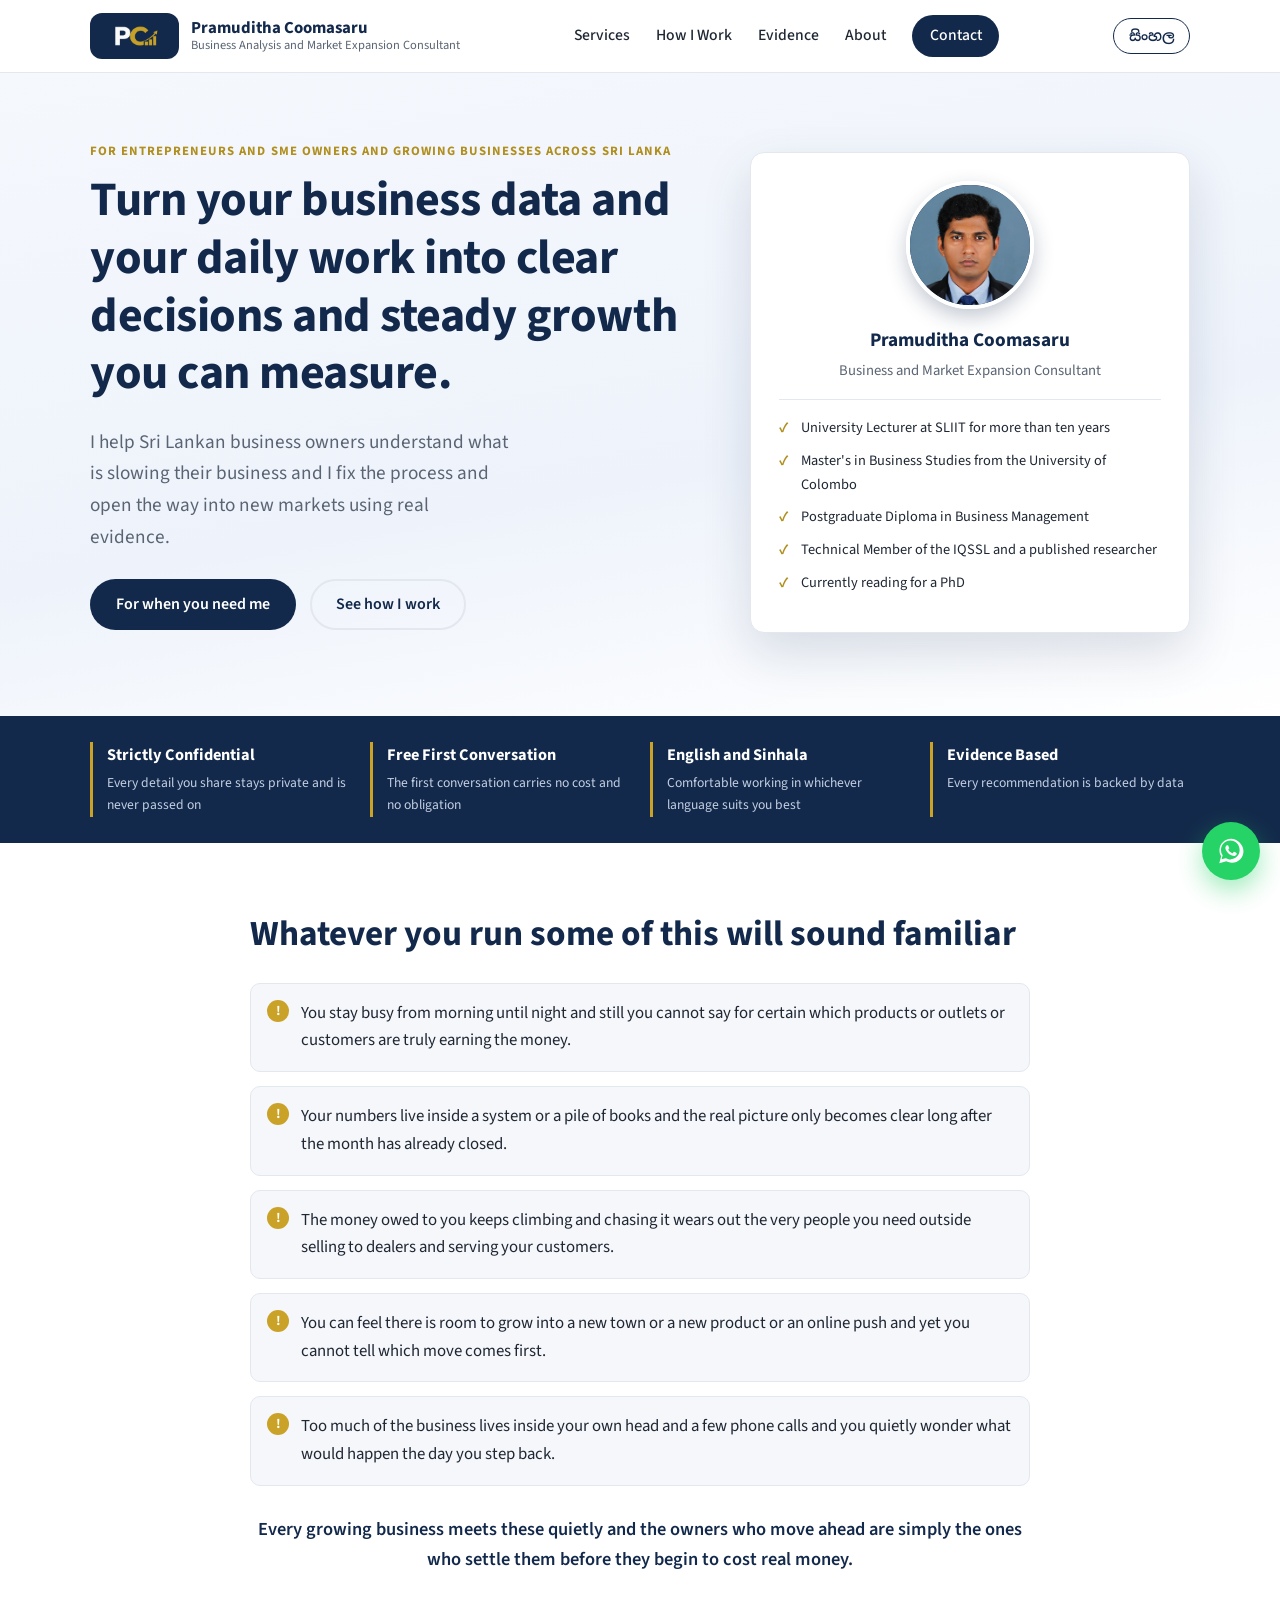
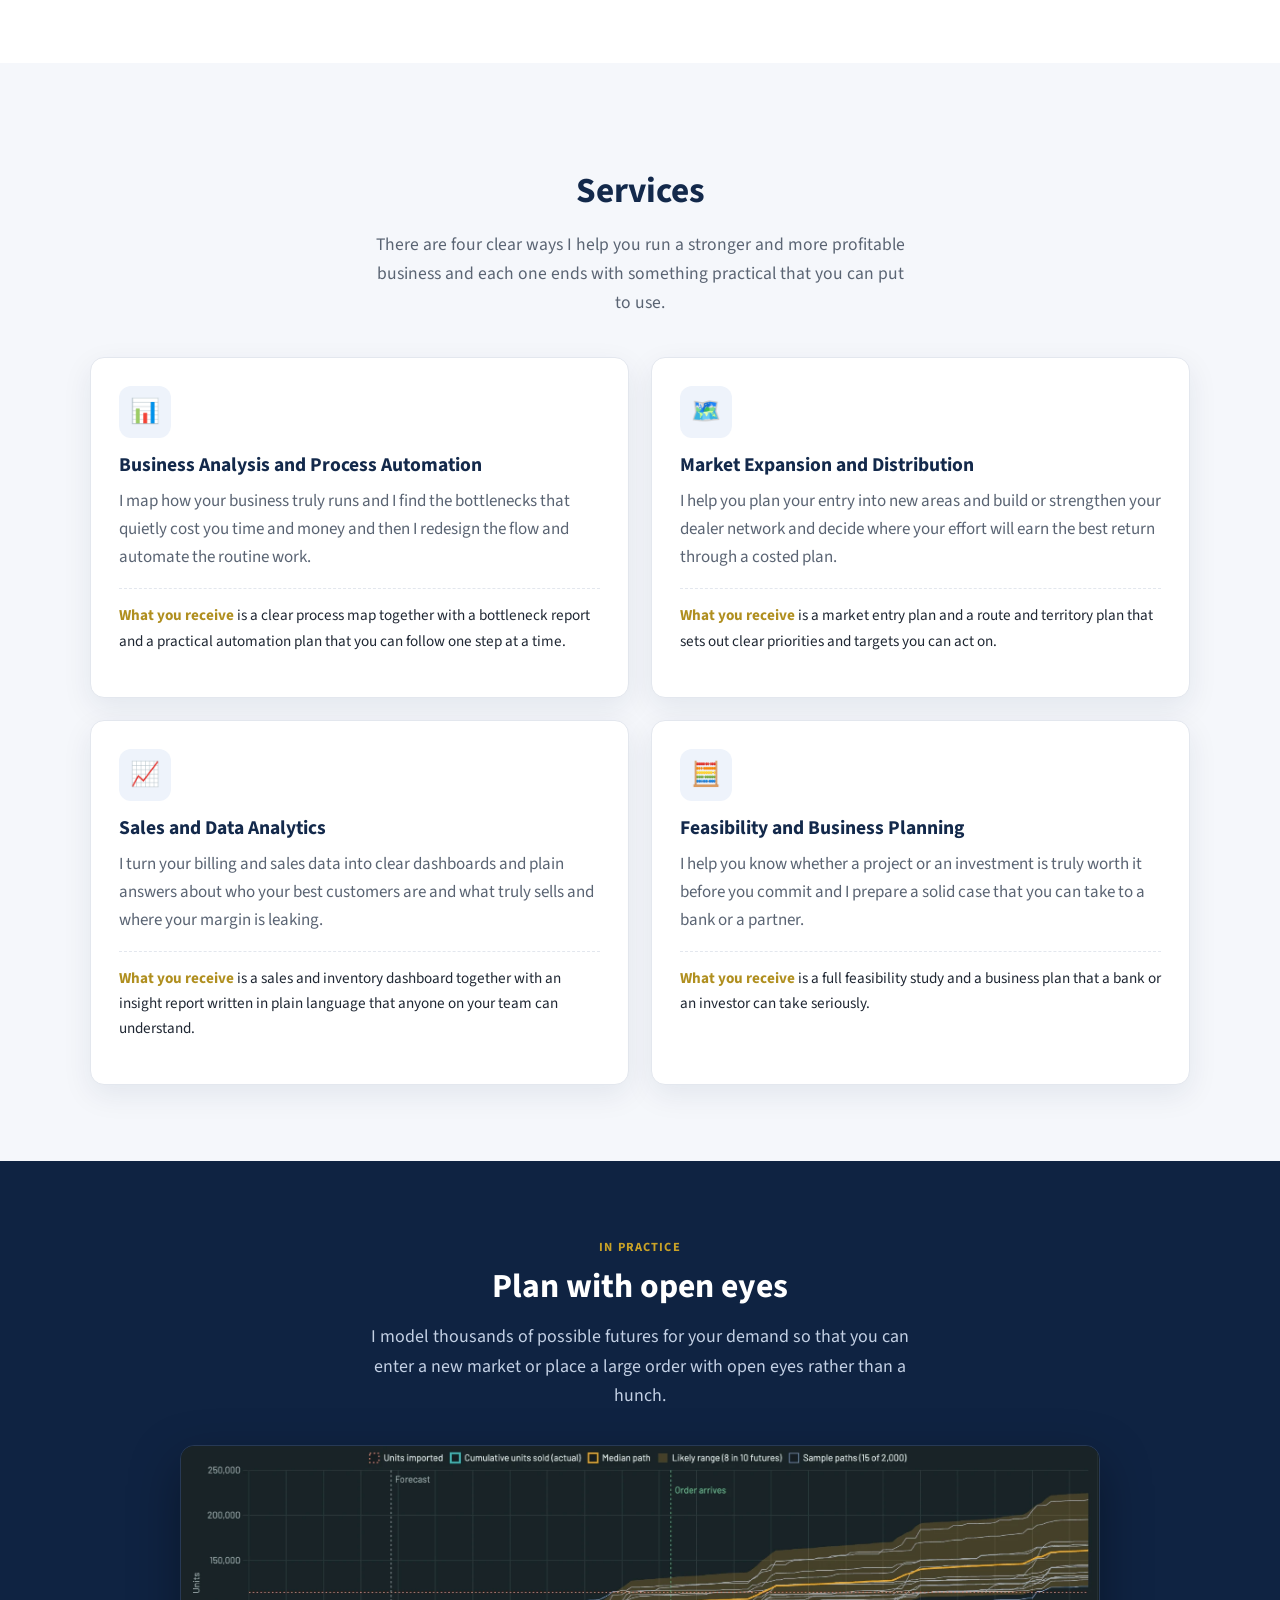
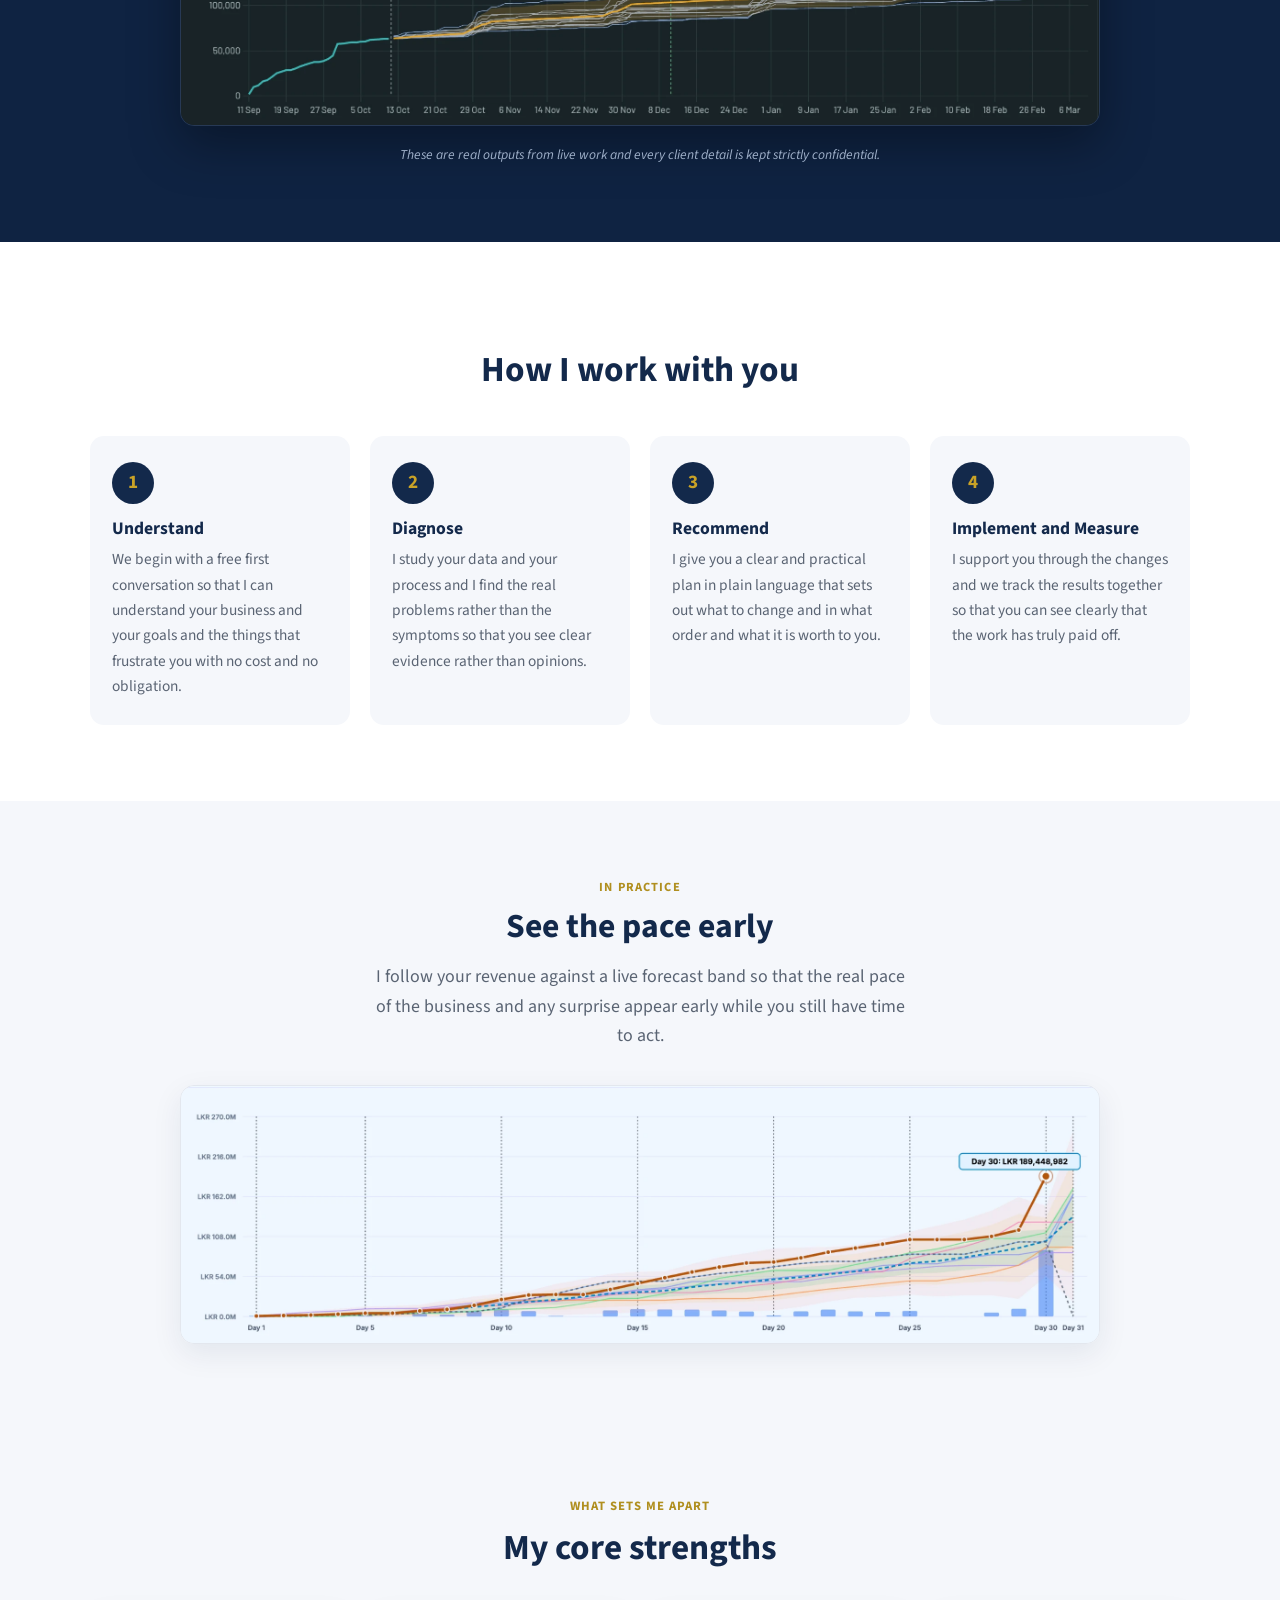
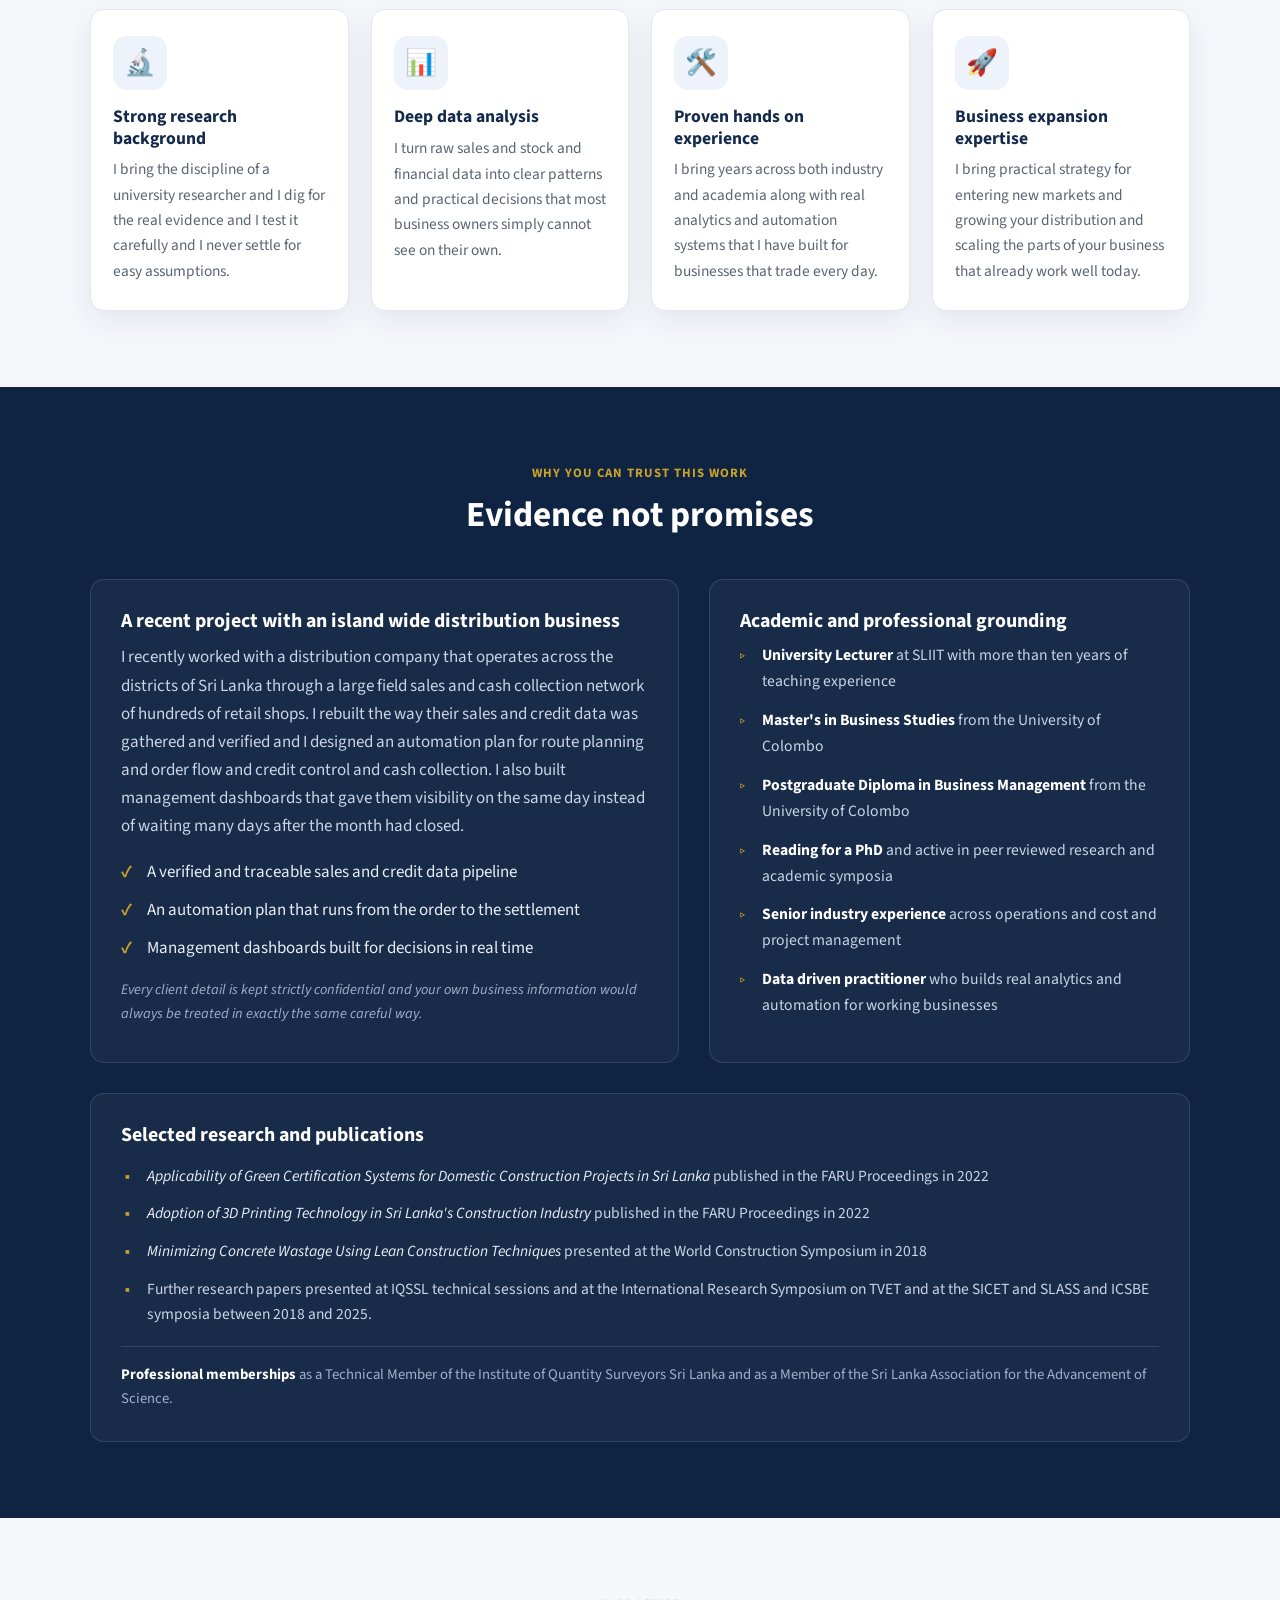
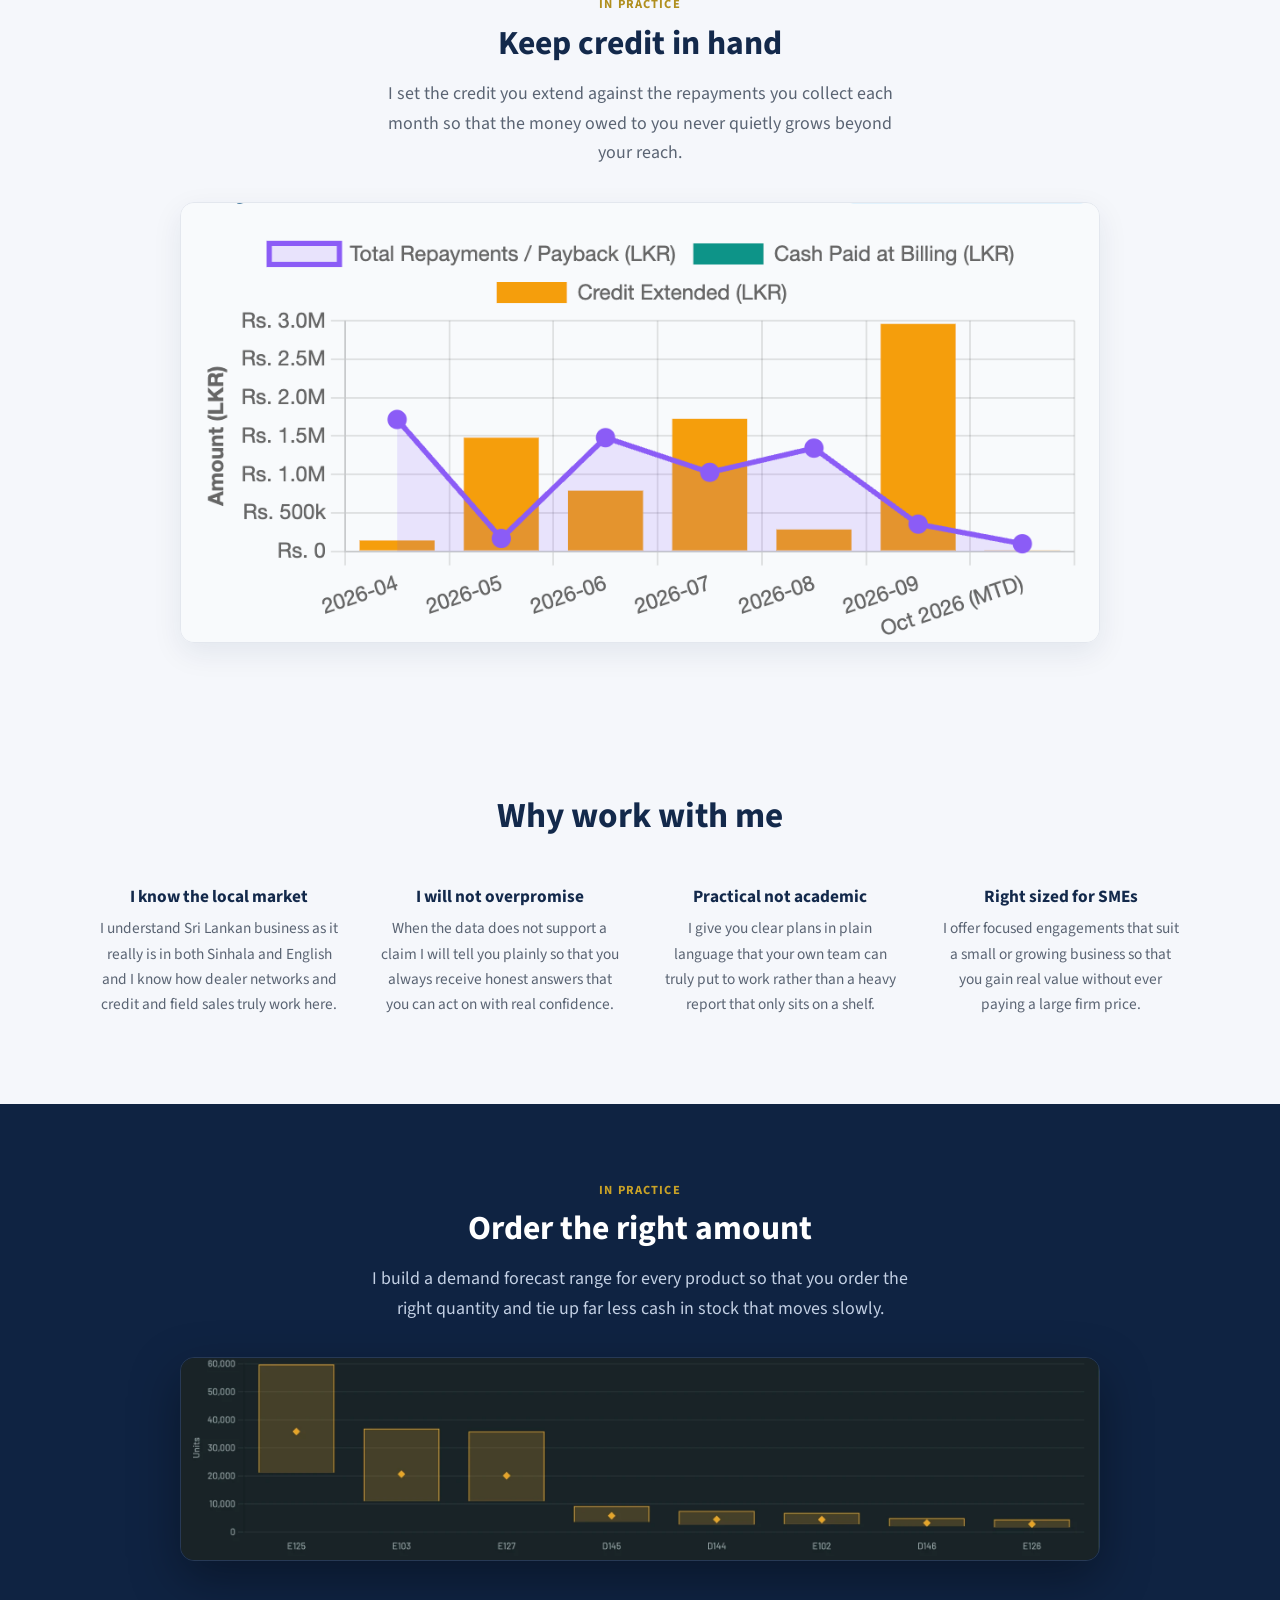
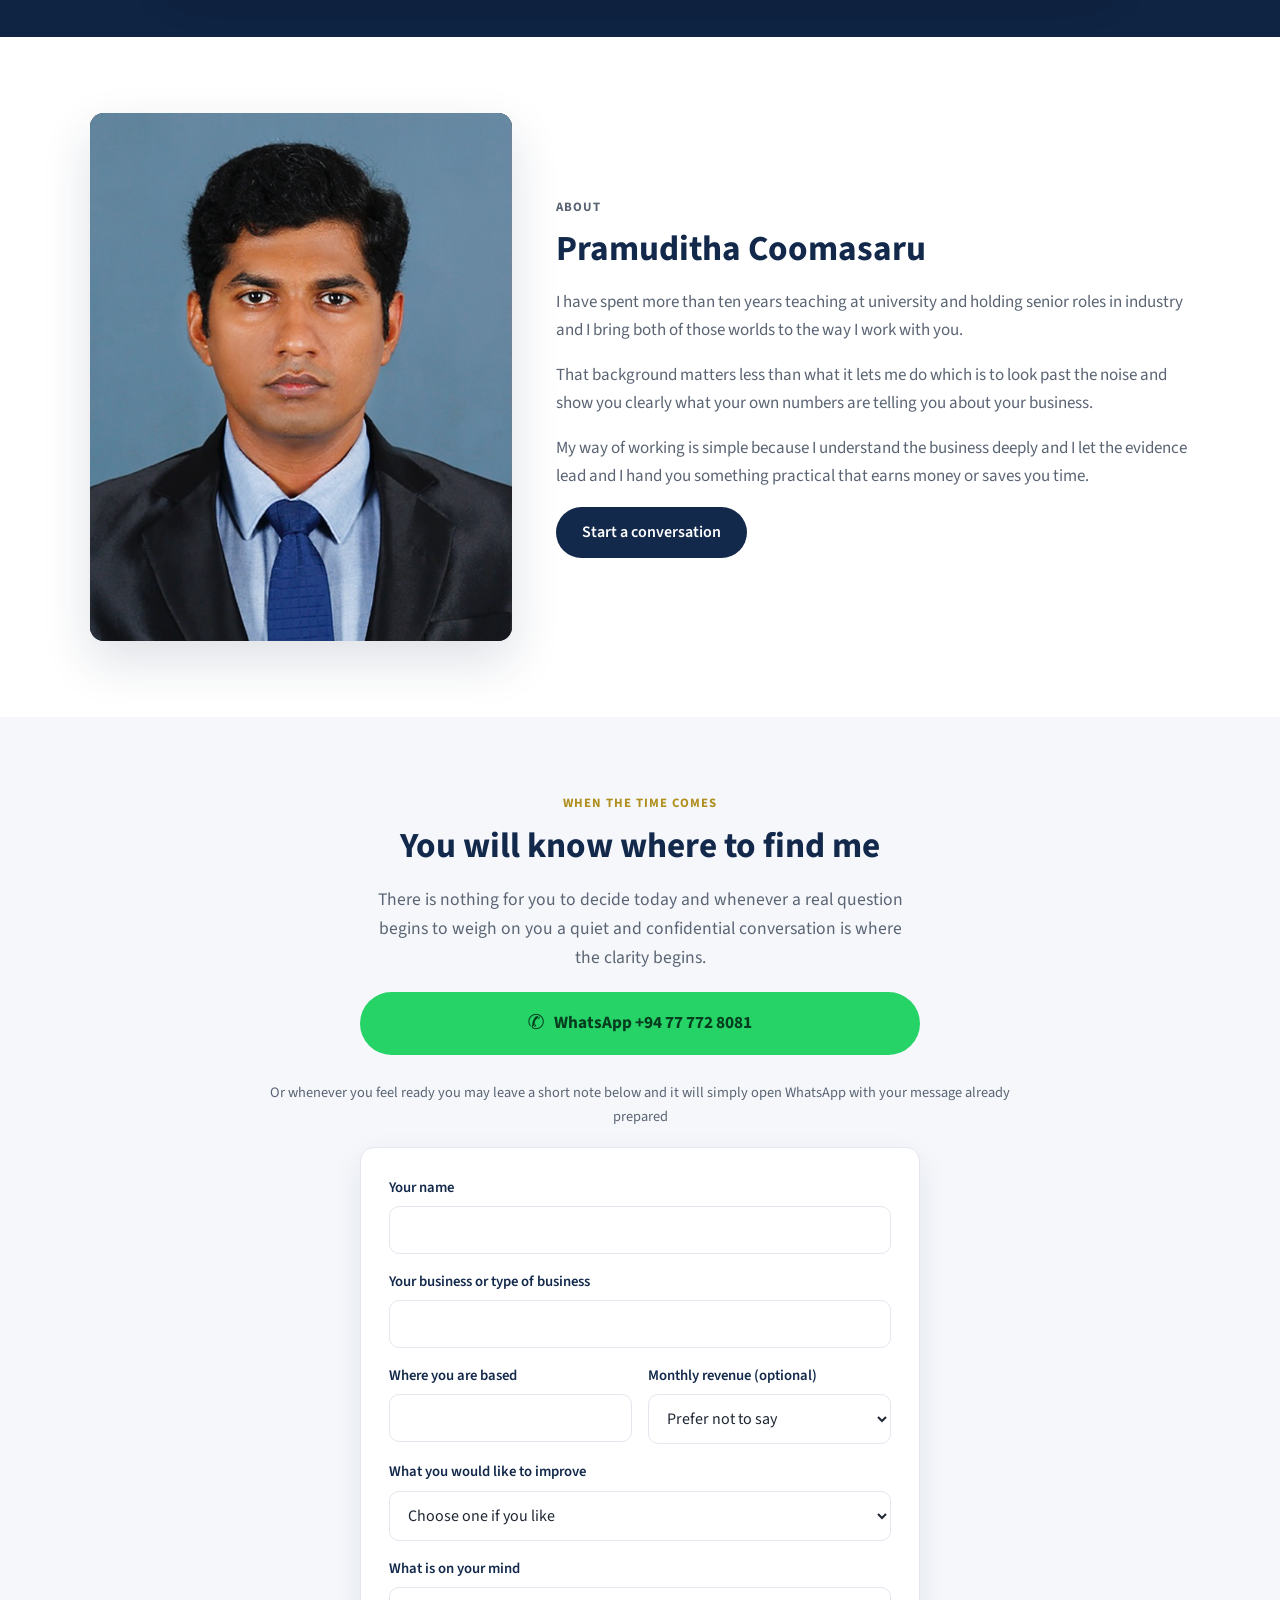
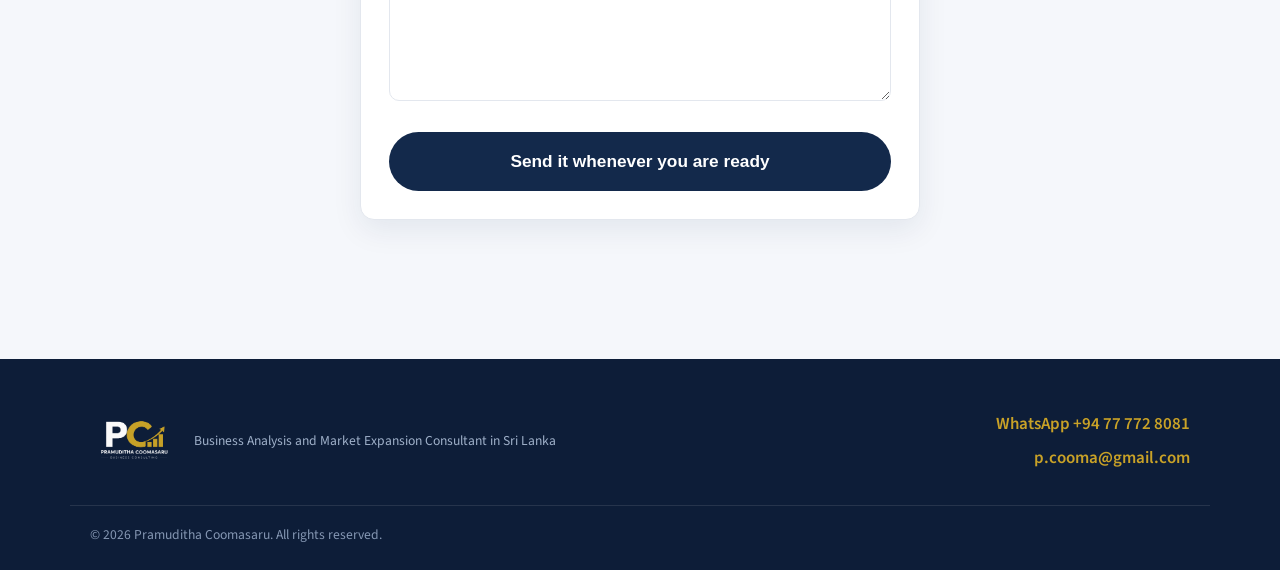
==== index.html @ 8bd45588 "Refine trust strip and About Sinhala copy to formal printed register" ====
<!DOCTYPE html>
<html lang="en">
<head>
  <meta charset="UTF-8" />
  <meta name="viewport" content="width=device-width, initial-scale=1.0" />
  <title>Pramuditha Coomasaru | Business Analysis and Market Expansion Consultant</title>
  <meta name="description" content="Pramuditha Coomasaru helps Sri Lankan entrepreneurs and SME owners and growing businesses understand what is holding them back and fix the process and grow into new markets using real evidence." />
  <meta name="author" content="Pramuditha Coomasaru" />
  <meta property="og:title" content="Pramuditha Coomasaru | Business Analysis and Market Expansion Consultant" />
  <meta property="og:description" content="Evidence based business analysis and market expansion consulting for Sri Lankan SME owners and entrepreneurs who want clear decisions and steady growth." />
  <meta property="og:type" content="website" />
  <meta property="og:url" content="https://pcooma.com/" />
  <meta property="og:site_name" content="Pramuditha Coomasaru" />
  <meta property="og:locale" content="en_US" />
  <meta property="og:locale:alternate" content="si_LK" />
  <meta property="og:image" content="https://pcooma.com/og-image.png?v=2" />
  <meta property="og:image:width" content="1200" />
  <meta property="og:image:height" content="630" />
  <meta property="og:image:alt" content="Pramuditha Coomasaru Business Analysis and Market Expansion Consultant" />
  <meta name="twitter:card" content="summary_large_image" />
  <meta name="twitter:title" content="Pramuditha Coomasaru | Business Analysis and Market Expansion Consultant" />
  <meta name="twitter:description" content="Evidence based business analysis and market expansion consulting for Sri Lankan SME owners and entrepreneurs who want clear decisions and steady growth." />
  <meta name="twitter:image" content="https://pcooma.com/og-image.png?v=2" />
  <meta name="geo.region" content="LK" />
  <meta name="geo.placename" content="Sri Lanka" />
  <meta name="robots" content="index, follow, max-image-preview:large" />
  <meta name="keywords" content="business consultant Sri Lanka, business analysis, market expansion, SME consultant, data analytics, feasibility study, distribution strategy, business growth Sri Lanka, process automation" />
  <link rel="canonical" href="https://pcooma.com/" />
  <script type="application/ld+json">
  {
    "@context": "https://schema.org",
    "@graph": [
      {
        "@type": "Person",
        "@id": "https://pcooma.com/#person",
        "name": "Pramuditha Coomasaru",
        "url": "https://pcooma.com/",
        "image": "https://pcooma.com/og-image.png",
        "jobTitle": "Business Analysis and Market Expansion Consultant",
        "description": "Evidence based business analysis and market expansion consultant helping Sri Lankan entrepreneurs and SME owners make clear decisions and grow.",
        "knowsLanguage": ["en", "si"],
        "knowsAbout": [
          "Business Analysis",
          "Market Expansion",
          "Distribution Strategy",
          "Sales and Data Analytics",
          "Feasibility Studies",
          "Business Process Automation"
        ],
        "alumniOf": {
          "@type": "CollegeOrUniversity",
          "name": "University of Colombo"
        },
        "worksFor": {
          "@type": "CollegeOrUniversity",
          "name": "Sri Lanka Institute of Information Technology"
        },
        "areaServed": {
          "@type": "Country",
          "name": "Sri Lanka"
        }
      },
      {
        "@type": "ProfessionalService",
        "@id": "https://pcooma.com/#service",
        "name": "Pramuditha Coomasaru Consultancy",
        "url": "https://pcooma.com/",
        "image": "https://pcooma.com/og-image.png",
        "description": "Business analysis, market expansion, sales and data analytics, and feasibility and business planning for Sri Lankan SME owners and growing businesses.",
        "provider": { "@id": "https://pcooma.com/#person" },
        "areaServed": {
          "@type": "Country",
          "name": "Sri Lanka"
        },
        "availableLanguage": ["English", "Sinhala"],
        "serviceType": [
          "Business Analysis and Process Automation",
          "Market Expansion and Distribution",
          "Sales and Data Analytics",
          "Feasibility and Business Planning"
        ],
        "contactPoint": {
          "@type": "ContactPoint",
          "telephone": "+94777728081",
          "contactType": "customer service",
          "availableLanguage": ["English", "Sinhala"]
        }
      },
      {
        "@type": "WebSite",
        "@id": "https://pcooma.com/#website",
        "url": "https://pcooma.com/",
        "name": "Pramuditha Coomasaru",
        "inLanguage": ["en", "si"],
        "publisher": { "@id": "https://pcooma.com/#person" }
      }
    ]
  }
  </script>
  <link rel="preconnect" href="https://fonts.googleapis.com" />
  <link rel="preconnect" href="https://fonts.gstatic.com" crossorigin />
  <link href="https://fonts.googleapis.com/css2?family=Noto+Sans+Sinhala:wght@400;500;600;700&family=Source+Sans+3:wght@400;500;600;700&display=swap" rel="stylesheet" />
  <script>document.documentElement.classList.add('js');</script>
  <link rel="stylesheet" href="styles.css" />
  <link rel="icon" type="image/png" href="favicon.png?v=2" />
  <link rel="apple-touch-icon" href="favicon.png?v=2" />
</head>
<body>
  <!-- Header -->
  <header class="site-header" id="top">
    <div class="container header-inner">
      <a href="#top" class="brand" aria-label="Pramuditha Coomasaru home">
        <span class="brand-logo"><img src="logo-mark.png?v=2" alt="PC" width="63" height="26" /></span>
        <span class="brand-text">
          <span class="brand-name">Pramuditha Coomasaru</span>
          <span class="brand-role" data-i18n="brand.role">Business Analysis and Market Expansion Consultant</span>
        </span>
      </a>

      <nav class="main-nav" id="mainNav" aria-label="Main navigation">
        <a href="#services" data-i18n="nav.services">Services</a>
        <a href="#approach" data-i18n="nav.approach">How I Work</a>
        <a href="#proof" data-i18n="nav.proof">Evidence</a>
        <a href="#about" data-i18n="nav.about">About</a>
        <a href="#contact" class="nav-cta" data-i18n="nav.contact">Contact</a>
      </nav>

      <div class="header-actions">
        <button class="lang-toggle" id="langToggle" type="button" aria-label="Switch language">සිංහල</button>
        <button class="nav-burger" id="navBurger" type="button" aria-label="Open menu" aria-expanded="false">
          <span></span><span></span><span></span>
        </button>
      </div>
    </div>
  </header>

  <main>
    <!-- Hero -->
    <section class="hero">
      <div class="container hero-grid">
        <div class="hero-copy">
          <p class="eyebrow" data-i18n="hero.eyebrow">For entrepreneurs and SME owners and growing businesses across Sri Lanka</p>
          <h1 data-i18n="hero.title">Turn your business data and your daily work into clear decisions and steady growth you can measure.</h1>
          <p class="lead" data-i18n="hero.lead">I help Sri Lankan business owners understand what is slowing their business and I fix the process and open the way into new markets using real evidence.</p>
          <div class="hero-buttons">
            <a class="btn btn-primary" id="heroWhatsapp" href="#contact" data-i18n="hero.cta1">For when you need me</a>
            <a class="btn btn-ghost" href="#services" data-i18n="hero.cta2">See how I work</a>
          </div>
        </div>

        <aside class="hero-card" aria-label="Consultant profile">
          <div class="hero-photo">
            <img src="assets/pramuditha.jpg" alt="Pramuditha Coomasaru" width="120" height="120" />
          </div>
          <p class="hero-card-name">Pramuditha Coomasaru</p>
          <p class="hero-card-role" data-i18n="hero.card.role">Business and Market Expansion Consultant</p>
          <ul class="hero-card-creds">
            <li data-i18n="hero.card.cred1">University Lecturer at SLIIT for more than ten years</li>
            <li data-i18n="hero.card.cred2">Master's in Business Studies from the University of Colombo</li>
            <li data-i18n="hero.card.cred3">Postgraduate Diploma in Business Management</li>
            <li data-i18n="hero.card.cred4">Technical Member of the IQSSL and a published researcher</li>
            <li data-i18n="hero.card.cred5">Currently reading for a PhD</li>
          </ul>
        </aside>
      </div>
    </section>

    <!-- Trust strip -->
    <section class="trust-strip" aria-label="Credentials">
      <div class="container trust-inner">
        <div class="trust-item"><strong data-i18n="trust.1a">University Lecturer</strong><span data-i18n="trust.1b">Teaching at SLIIT for more than ten years</span></div>
        <div class="trust-item"><strong data-i18n="trust.2a">Postgraduate Qualified</strong><span data-i18n="trust.2b">Master's in Business Studies from the University of Colombo</span></div>
        <div class="trust-item"><strong data-i18n="trust.3a">More Than Ten Years in Industry</strong><span data-i18n="trust.3b">Senior roles across engineering and business</span></div>
        <div class="trust-item"><strong data-i18n="trust.4a">Evidence Based</strong><span data-i18n="trust.4b">Every recommendation is backed by data</span></div>
      </div>
    </section>

    <!-- Problem / audience -->
    <section class="section section-problem">
      <div class="container narrow">
        <h2 class="section-title" data-i18n="problem.title">Whatever you run some of this will sound familiar</h2>
        <ul class="problem-list">
          <li data-i18n="problem.1">You stay busy from morning until night and still you cannot say for certain which products or outlets or customers are truly earning the money.</li>
          <li data-i18n="problem.2">Your numbers live inside a system or a pile of books and the real picture only becomes clear long after the month has already closed.</li>
          <li data-i18n="problem.3">The money owed to you keeps climbing and chasing it wears out the very people you need outside selling to dealers and serving your customers.</li>
          <li data-i18n="problem.4">You can feel there is room to grow into a new town or a new product or an online push and yet you cannot tell which move comes first.</li>
          <li data-i18n="problem.5">Too much of the business lives inside your own head and a few phone calls and you quietly wonder what would happen the day you step back.</li>
        </ul>
        <p class="problem-close" data-i18n="problem.close">Every growing business meets these quietly and the owners who move ahead are simply the ones who settle them before they begin to cost real money.</p>
      </div>
    </section>

    <!-- Services -->
    <section class="section section-alt" id="services">
      <div class="container">
        <p class="eyebrow center" data-i18n="services.eyebrow">What I do</p>
        <h2 class="section-title center" data-i18n="services.title">Services</h2>
        <p class="section-sub center" data-i18n="services.sub">There are four clear ways I help you run a stronger and more profitable business and each one ends with something practical that you can put to use.</p>

        <div class="cards">
          <article class="card">
            <div class="card-icon" aria-hidden="true">📊</div>
            <h3 data-i18n="svc.1.title">Business Analysis and Process Automation</h3>
            <p data-i18n="svc.1.body">I map how your business truly runs and I find the bottlenecks that quietly cost you time and money and then I redesign the flow and automate the routine work.</p>
            <p class="card-deliver"><span data-i18n="svc.deliver">What you receive</span> <span data-i18n="svc.1.deliver">is a clear process map together with a bottleneck report and a practical automation plan that you can follow one step at a time.</span></p>
          </article>

          <article class="card">
            <div class="card-icon" aria-hidden="true">🗺️</div>
            <h3 data-i18n="svc.2.title">Market Expansion and Distribution</h3>
            <p data-i18n="svc.2.body">I help you plan your entry into new areas and build or strengthen your dealer network and decide where your effort will earn the best return through a costed plan.</p>
            <p class="card-deliver"><span data-i18n="svc.deliver">What you receive</span> <span data-i18n="svc.2.deliver">is a market entry plan and a route and territory plan that sets out clear priorities and targets you can act on.</span></p>
          </article>

          <article class="card">
            <div class="card-icon" aria-hidden="true">📈</div>
            <h3 data-i18n="svc.3.title">Sales and Data Analytics</h3>
            <p data-i18n="svc.3.body">I turn your billing and sales data into clear dashboards and plain answers about who your best customers are and what truly sells and where your margin is leaking.</p>
            <p class="card-deliver"><span data-i18n="svc.deliver">What you receive</span> <span data-i18n="svc.3.deliver">is a sales and inventory dashboard together with an insight report written in plain language that anyone on your team can understand.</span></p>
          </article>

          <article class="card">
            <div class="card-icon" aria-hidden="true">🧮</div>
            <h3 data-i18n="svc.4.title">Feasibility and Business Planning</h3>
            <p data-i18n="svc.4.body">I help you know whether a project or an investment is truly worth it before you commit and I prepare a solid case that you can take to a bank or a partner.</p>
            <p class="card-deliver"><span data-i18n="svc.deliver">What you receive</span> <span data-i18n="svc.4.deliver">is a full feasibility study and a business plan that a bank or an investor can take seriously.</span></p>
          </article>
        </div>
      </div>
    </section>

    <!-- In practice: forecasting (dark band) -->
    <section class="section band band-dark">
      <div class="container band-inner">
        <p class="band-eyebrow" data-i18n="band1.tag">In practice</p>
        <h2 class="band-title" data-i18n="band1.title">Plan with open eyes</h2>
        <p class="band-text" data-i18n="band1.text">I model thousands of possible futures for your demand so that you can enter a new market or place a large order with open eyes rather than a hunch.</p>
        <figure class="band-figure">
          <img src="assets/charts/sales-simulation.webp" alt="A demand simulation running two thousand possible futures" loading="lazy" />
        </figure>
        <p class="band-note" data-i18n="band.note">These are real outputs from live work and every client detail is kept strictly confidential.</p>
      </div>
    </section>

    <!-- Approach -->
    <section class="section" id="approach">
      <div class="container">
        <p class="eyebrow center" data-i18n="approach.eyebrow">Simple and practical</p>
        <h2 class="section-title center" data-i18n="approach.title">How I work with you</h2>
        <div class="steps">
          <div class="step">
            <span class="step-num">1</span>
            <h3 data-i18n="step.1.title">Understand</h3>
            <p data-i18n="step.1.body">We begin with a free first conversation so that I can understand your business and your goals and the things that frustrate you with no cost and no obligation.</p>
          </div>
          <div class="step">
            <span class="step-num">2</span>
            <h3 data-i18n="step.2.title">Diagnose</h3>
            <p data-i18n="step.2.body">I study your data and your process and I find the real problems rather than the symptoms so that you see clear evidence rather than opinions.</p>
          </div>
          <div class="step">
            <span class="step-num">3</span>
            <h3 data-i18n="step.3.title">Recommend</h3>
            <p data-i18n="step.3.body">I give you a clear and practical plan in plain language that sets out what to change and in what order and what it is worth to you.</p>
          </div>
          <div class="step">
            <span class="step-num">4</span>
            <h3 data-i18n="step.4.title">Implement and Measure</h3>
            <p data-i18n="step.4.body">I support you through the changes and we track the results together so that you can see clearly that the work has truly paid off.</p>
          </div>
        </div>
      </div>
    </section>

    <!-- In practice: revenue pace (light band) -->
    <section class="section band band-light">
      <div class="container band-inner">
        <p class="band-eyebrow" data-i18n="band2.tag">In practice</p>
        <h2 class="band-title" data-i18n="band2.title">See the pace early</h2>
        <p class="band-text" data-i18n="band2.text">I follow your revenue against a live forecast band so that the real pace of the business and any surprise appear early while you still have time to act.</p>
        <figure class="band-figure">
          <img src="assets/charts/revenue-forecast.webp" alt="Revenue followed against a live forecast band" loading="lazy" />
        </figure>
      </div>
    </section>

    <!-- Strengths -->
    <section class="section section-alt" id="strengths">
      <div class="container">
        <p class="eyebrow center" data-i18n="strengths.eyebrow">What sets me apart</p>
        <h2 class="section-title center" data-i18n="strengths.title">My core strengths</h2>
        <div class="strengths-grid">
          <div class="strength">
            <div class="strength-icon" aria-hidden="true">🔬</div>
            <h3 data-i18n="str.1.t">Strong research background</h3>
            <p data-i18n="str.1.b">I bring the discipline of a university researcher and I dig for the real evidence and I test it carefully and I never settle for easy assumptions.</p>
          </div>
          <div class="strength">
            <div class="strength-icon" aria-hidden="true">📊</div>
            <h3 data-i18n="str.2.t">Deep data analysis</h3>
            <p data-i18n="str.2.b">I turn raw sales and stock and financial data into clear patterns and practical decisions that most business owners simply cannot see on their own.</p>
          </div>
          <div class="strength">
            <div class="strength-icon" aria-hidden="true">🛠️</div>
            <h3 data-i18n="str.3.t">Proven hands on experience</h3>
            <p data-i18n="str.3.b">I bring years across both industry and academia along with real analytics and automation systems that I have built for businesses that trade every day.</p>
          </div>
          <div class="strength">
            <div class="strength-icon" aria-hidden="true">🚀</div>
            <h3 data-i18n="str.4.t">Business expansion expertise</h3>
            <p data-i18n="str.4.b">I bring practical strategy for entering new markets and growing your distribution and scaling the parts of your business that already work well today.</p>
          </div>
        </div>
      </div>
    </section>

    <!-- Proof / Evidence -->
    <section class="section section-dark" id="proof">
      <div class="container">
        <p class="eyebrow center light" data-i18n="proof.eyebrow">Why you can trust this work</p>
        <h2 class="section-title center light" data-i18n="proof.title">Evidence not promises</h2>

        <div class="proof-grid">
          <div class="proof-case">
            <h3 data-i18n="proof.case.title">A recent project with an island wide distribution business</h3>
            <p data-i18n="proof.case.body">I recently worked with a distribution company that operates across the districts of Sri Lanka through a large field sales and cash collection network of hundreds of retail shops. I rebuilt the way their sales and credit data was gathered and verified and I designed an automation plan for route planning and order flow and credit control and cash collection. I also built management dashboards that gave them visibility on the same day instead of waiting many days after the month had closed.</p>
            <ul class="proof-points">
              <li data-i18n="proof.point.1">A verified and traceable sales and credit data pipeline</li>
              <li data-i18n="proof.point.2">An automation plan that runs from the order to the settlement</li>
              <li data-i18n="proof.point.3">Management dashboards built for decisions in real time</li>
            </ul>
            <p class="proof-confidential" data-i18n="proof.confidential">Every client detail is kept strictly confidential and your own business information would always be treated in exactly the same careful way.</p>
          </div>

          <div class="proof-credibility">
            <h3 data-i18n="proof.cred.title">Academic and professional grounding</h3>
            <ul class="cred-list">
              <li data-i18n="proof.cred.1"><strong>University Lecturer</strong> at SLIIT with more than ten years of teaching experience</li>
              <li data-i18n="proof.cred.2"><strong>Master's in Business Studies</strong> from the University of Colombo</li>
              <li data-i18n="proof.cred.3"><strong>Postgraduate Diploma in Business Management</strong> from the University of Colombo</li>
              <li data-i18n="proof.cred.4"><strong>Postgraduate researcher</strong> active in peer reviewed research and academic symposia</li>
              <li data-i18n="proof.cred.5"><strong>Senior industry experience</strong> across operations and cost and project management</li>
              <li data-i18n="proof.cred.6"><strong>Data driven practitioner</strong> who builds real analytics and automation for working businesses</li>
            </ul>
          </div>
        </div>

        <div class="proof-pubs">
          <h3 data-i18n="proof.pubs.title">Selected research and publications</h3>
          <ul class="pubs-list">
            <li data-i18n="pub.1"><em>Applicability of Green Certification Systems for Domestic Construction Projects in Sri Lanka</em> published in the FARU Proceedings in 2022</li>
            <li data-i18n="pub.2"><em>Adoption of 3D Printing Technology in Sri Lanka's Construction Industry</em> published in the FARU Proceedings in 2022</li>
            <li data-i18n="pub.3"><em>Minimizing Concrete Wastage Using Lean Construction Techniques</em> presented at the World Construction Symposium in 2018</li>
            <li data-i18n="pub.4">Further research papers presented at IQSSL technical sessions and at the International Research Symposium on TVET and at the SICET and SLASS and ICSBE symposia between 2018 and 2025.</li>
          </ul>
          <p class="pubs-mem" data-i18n="proof.mem"><strong>Professional memberships</strong> as a Technical Member of the Institute of Quantity Surveyors Sri Lanka and as a Member of the Sri Lanka Association for the Advancement of Science.</p>
        </div>
      </div>
    </section>

    <!-- In practice: credit control (light band) -->
    <section class="section band band-light">
      <div class="container band-inner">
        <p class="band-eyebrow" data-i18n="band3.tag">In practice</p>
        <h2 class="band-title" data-i18n="band3.title">Keep credit in hand</h2>
        <p class="band-text" data-i18n="band3.text">I set the credit you extend against the repayments you collect each month so that the money owed to you never quietly grows beyond your reach.</p>
        <figure class="band-figure">
          <img src="assets/charts/credit-repayment.png" alt="Credit extended set against repayments each month" loading="lazy" />
        </figure>
      </div>
    </section>

    <!-- Why me -->
    <section class="section section-alt">
      <div class="container">
        <h2 class="section-title center" data-i18n="why.title">Why work with me</h2>
        <div class="why-grid">
          <div class="why-item"><h3 data-i18n="why.1.t">I know the local market</h3><p data-i18n="why.1.b">I understand Sri Lankan business as it really is in both Sinhala and English and I know how dealer networks and credit and field sales truly work here.</p></div>
          <div class="why-item"><h3 data-i18n="why.2.t">I will not overpromise</h3><p data-i18n="why.2.b">When the data does not support a claim I will tell you plainly so that you always receive honest answers that you can act on with real confidence.</p></div>
          <div class="why-item"><h3 data-i18n="why.3.t">Practical not academic</h3><p data-i18n="why.3.b">I give you clear plans in plain language that your own team can truly put to work rather than a heavy report that only sits on a shelf.</p></div>
          <div class="why-item"><h3 data-i18n="why.4.t">Right sized for SMEs</h3><p data-i18n="why.4.b">I offer focused engagements that suit a small or growing business so that you gain real value without ever paying a large firm price.</p></div>
        </div>
      </div>
    </section>

    <!-- In practice: reorder planning (dark band) -->
    <section class="section band band-dark">
      <div class="container band-inner">
        <p class="band-eyebrow" data-i18n="band4.tag">In practice</p>
        <h2 class="band-title" data-i18n="band4.title">Order the right amount</h2>
        <p class="band-text" data-i18n="band4.text">I build a demand forecast range for every product so that you order the right quantity and tie up far less cash in stock that moves slowly.</p>
        <figure class="band-figure">
          <img src="assets/charts/sku-forecast.webp" alt="Demand forecast ranges for each product" loading="lazy" />
        </figure>
      </div>
    </section>

    <!-- About -->
    <section class="section" id="about">
      <div class="container about-grid">
        <div class="about-photo"><img src="assets/pramuditha.jpg" alt="Pramuditha Coomasaru" /></div>
        <div class="about-copy">
          <p class="eyebrow" data-i18n="about.eyebrow">About</p>
          <h2 class="section-title" data-i18n="about.title">Pramuditha Coomasaru</h2>
          <p data-i18n="about.p1">I have taught at SLIIT as a university lecturer for more than ten years and I have held senior roles in industry across operations and cost and project management over the same career.</p>
          <p data-i18n="about.p2">I also hold a Master's in Business Studies and a Postgraduate Diploma in Business Management from the University of Colombo and I have built real analytics and automation systems for working businesses.</p>
          <p data-i18n="about.p3">My way of working is simple because I understand the business deeply and I let the evidence lead and I hand you something practical that earns money or saves you time.</p>
          <a class="btn btn-primary" href="#contact" data-i18n="about.cta">Start a conversation</a>
        </div>
      </div>
    </section>

    <!-- Contact -->
    <section class="section section-contact" id="contact">
      <div class="container narrow">
        <p class="eyebrow center" data-i18n="contact.eyebrow">When the time comes</p>
        <h2 class="section-title center" data-i18n="contact.title">You will know where to find me</h2>
        <p class="section-sub center" data-i18n="contact.sub">There is nothing for you to decide today and whenever a real question begins to weigh on you a quiet and confidential conversation is where the clarity begins.</p>

        <a class="btn btn-whatsapp btn-big" id="whatsappDirect" href="#" target="_blank" rel="noopener">
          <span class="wa-icon" aria-hidden="true">✆</span>
          <span data-i18n="contact.wa">WhatsApp +94 77 772 8081</span>
        </a>

        <div class="contact-or" data-i18n="contact.or">Or whenever you feel ready you may leave a short note below and it will simply open WhatsApp with your message already prepared</div>

        <form class="contact-form" id="waForm" novalidate>
          <div class="field">
            <label for="cName" data-i18n="form.name">Your name</label>
            <input type="text" id="cName" name="name" autocomplete="name" />
          </div>
          <div class="field">
            <label for="cBiz" data-i18n="form.biz">Your business or type of business</label>
            <input type="text" id="cBiz" name="business" />
          </div>
          <div class="field two">
            <div>
              <label for="cArea" data-i18n="form.area">Where you are based</label>
              <input type="text" id="cArea" name="area" />
            </div>
            <div>
              <label for="cRev" data-i18n="form.rev">Monthly revenue (optional)</label>
              <select id="cRev" name="revenue">
                <option value="" data-i18n="rev.opt0">Prefer not to say</option>
                <option value="1" data-i18n="rev.opt1">Below Rs 250,000</option>
                <option value="2" data-i18n="rev.opt2">Rs 250,000 to 1 million</option>
                <option value="3" data-i18n="rev.opt3">Rs 1 million to 5 million</option>
                <option value="4" data-i18n="rev.opt4">Above Rs 5 million</option>
              </select>
            </div>
          </div>
          <div class="field">
            <label for="cGoal" data-i18n="goal.label">What you would like to improve</label>
            <select id="cGoal" name="goal">
              <option value="" data-i18n="goal.opt0">Choose one if you like</option>
              <option value="sales" data-i18n="goal.opt1">Sales and revenue</option>
              <option value="process" data-i18n="goal.opt2">Processes and automation</option>
              <option value="market" data-i18n="goal.opt3">New markets and distribution</option>
              <option value="data" data-i18n="goal.opt4">Data and reports</option>
              <option value="other" data-i18n="goal.opt5">Something else</option>
            </select>
          </div>
          <div class="field">
            <label for="cMsg" data-i18n="form.msg">What is on your mind</label>
            <textarea id="cMsg" name="message" rows="4"></textarea>
          </div>
          <button type="submit" class="btn btn-primary btn-big" data-i18n="form.submit">Send it whenever you are ready</button>
        </form>

        <p class="contact-email">
          <span data-i18n="contact.email">Email</span>
          <a href="mailto:p.cooma@gmail.com?subject=Business%20enquiry">p.cooma@gmail.com</a>
        </p>
      </div>
    </section>
  </main>

  <!-- Floating WhatsApp -->
  <div class="wa-float" id="waFloat">
    <div class="wa-panel" id="waPanel" aria-hidden="true" role="dialog" aria-modal="false" aria-label="WhatsApp message">
      <div class="wa-panel-head">
        <span class="wa-panel-mark">PC</span>
        <div>
          <p class="wa-panel-name">Pramuditha Coomasaru</p>
          <p class="wa-panel-status" data-i18n="float.status">Replies on WhatsApp</p>
        </div>
        <button type="button" class="wa-panel-close" id="waPanelClose" aria-label="Close">&times;</button>
      </div>
      <div class="wa-panel-body">
        <p class="wa-panel-sub" data-i18n="float.sub">Share a few details and WhatsApp will open with your note already prepared</p>
        <form class="wa-panel-form" id="waFloatForm" novalidate>
          <input type="text" id="fName" data-i18n-ph="form.name" placeholder="Your name" autocomplete="name" />
          <input type="text" id="fBiz" data-i18n-ph="form.biz" placeholder="Your business or type of business" />
          <select id="fRev" aria-label="Monthly revenue">
            <option value="" data-i18n="rev.label">Monthly revenue if you wish</option>
            <option value="1" data-i18n="rev.opt1">Below Rs 250,000</option>
            <option value="2" data-i18n="rev.opt2">Rs 250,000 to 1 million</option>
            <option value="3" data-i18n="rev.opt3">Rs 1 million to 5 million</option>
            <option value="4" data-i18n="rev.opt4">Above Rs 5 million</option>
          </select>
          <select id="fGoal" aria-label="What you would like to improve">
            <option value="" data-i18n="goal.label">What you would like to improve</option>
            <option value="sales" data-i18n="goal.opt1">Sales and revenue</option>
            <option value="process" data-i18n="goal.opt2">Processes and automation</option>
            <option value="market" data-i18n="goal.opt3">New markets and distribution</option>
            <option value="data" data-i18n="goal.opt4">Data and reports</option>
            <option value="other" data-i18n="goal.opt5">Something else</option>
          </select>
          <textarea id="fMsg" rows="3" data-i18n-ph="form.msg" placeholder="What is on your mind"></textarea>
          <button type="submit" class="btn btn-whatsapp" data-i18n="float.send">Open WhatsApp</button>
          <p class="wa-panel-hint" data-i18n="float.hint">Share only what you are comfortable with and every detail you send stays private</p>
        </form>
      </div>
    </div>
    <button type="button" class="wa-fab" id="waFab" aria-label="Message on WhatsApp" aria-expanded="false">
      <svg viewBox="0 0 32 32" width="30" height="30" aria-hidden="true"><path fill="currentColor" d="M16 3C9.2 3 3.7 8.5 3.7 15.3c0 2.3.6 4.5 1.8 6.4L3.5 29l7.5-2c1.8 1 3.9 1.5 6 1.5 6.8 0 12.3-5.5 12.3-12.3S22.8 3 16 3zm0 22.3c-1.9 0-3.7-.5-5.3-1.5l-.4-.2-4.4 1.2 1.2-4.3-.3-.4a9.8 9.8 0 0 1-1.5-5.3c0-5.5 4.5-9.9 10-9.9s9.9 4.4 9.9 9.9-4.4 9.9-9.9 9.9zm5.5-7.4c-.3-.2-1.8-.9-2-1-.3-.1-.5-.2-.7.2s-.8 1-.9 1.2c-.2.2-.3.2-.6.1-.3-.2-1.3-.5-2.4-1.5-.9-.8-1.5-1.8-1.7-2.1-.2-.3 0-.5.1-.6l.5-.5c.1-.2.2-.3.3-.5s0-.4 0-.5c-.1-.2-.7-1.7-1-2.3-.2-.6-.5-.5-.7-.5h-.6c-.2 0-.5.1-.8.4s-1 1-1 2.5 1.1 2.9 1.2 3.1c.2.2 2.1 3.3 5.1 4.6.7.3 1.3.5 1.7.6.7.2 1.4.2 1.9.1.6-.1 1.8-.7 2-1.4.3-.7.3-1.3.2-1.4-.1-.2-.3-.3-.6-.4z"/></svg>
    </button>
  </div>

  <!-- Lightbox -->
  <div class="lightbox" id="lightbox" aria-hidden="true" role="dialog" aria-modal="true">
    <button class="lightbox-close" id="lightboxClose" type="button" aria-label="Close">&times;</button>
    <img id="lightboxImg" src="" alt="" />
  </div>

  <!-- Footer -->
  <footer class="site-footer">
    <div class="container footer-inner">
      <div class="footer-brand">
        <img class="footer-logo" src="logo-full.png?v=2" alt="Pramuditha Coomasaru Business Consulting" width="130" height="124" />
        <p class="footer-role" data-i18n="footer.role">Business Analysis and Market Expansion Consultant in Sri Lanka</p>
      </div>
      <div class="footer-contact">
        <a id="footerWhatsapp" href="#" target="_blank" rel="noopener" data-i18n="footer.wa">WhatsApp +94 77 772 8081</a>
        <a href="mailto:p.cooma@gmail.com">p.cooma@gmail.com</a>
      </div>
    </div>
    <div class="container footer-bottom">
      <p data-i18n="footer.copy">© <span id="year"></span> Pramuditha Coomasaru. All rights reserved.</p>
    </div>
  </footer>

  <script src="script.js?v=12"></script>
</body>
</html>
---- styles.css ----
/* =========================================================
   Pramuditha Coomasaru — Consultancy website
   Clean corporate style: navy + white + gold accent
   ========================================================= */

:root {
  --navy: #13294b;
  --navy-700: #1c3a66;
  --navy-900: #0d1d38;
  --gold: #c9a227;
  --gold-600: #b08f1f;
  --ink: #1f2733;
  --muted: #5a6473;
  --line: #e3e7ee;
  --bg: #ffffff;
  --bg-alt: #f5f7fb;
  --bg-dark: #0f2342;
  --white: #ffffff;
  --radius: 14px;
  --radius-sm: 10px;
  --shadow: 0 10px 30px rgba(19, 41, 75, 0.08);
  --shadow-lg: 0 20px 50px rgba(19, 41, 75, 0.14);
  --maxw: 1140px;
  --font: "Source Sans 3", "Noto Sans Sinhala", system-ui, -apple-system, Segoe UI, Roboto, Arial, sans-serif;
}

* { box-sizing: border-box; }

html { scroll-behavior: smooth; }

body {
  margin: 0;
  font-family: var(--font);
  color: var(--ink);
  background: var(--bg);
  line-height: 1.65;
  font-size: 17px;
  -webkit-font-smoothing: antialiased;
}

/* Sinhala mode: give the Sinhala font priority and a touch more line-height */
html[lang="si"] body { font-family: "Noto Sans Sinhala", "Source Sans 3", system-ui, sans-serif; line-height: 1.8; }
html[lang="si"] h1, html[lang="si"] h2, html[lang="si"] h3 { line-height: 1.5; }

h1, h2, h3 { color: var(--navy); line-height: 1.2; margin: 0 0 .5em; font-weight: 700; }
p { margin: 0 0 1em; }
a { color: var(--navy-700); text-decoration: none; }
img { max-width: 100%; }

.container { width: 100%; max-width: var(--maxw); margin: 0 auto; padding: 0 20px; }
.narrow { max-width: 820px; }

/* ---------- Buttons ---------- */
.btn {
  display: inline-flex; align-items: center; justify-content: center; gap: .55em;
  padding: .85em 1.5em; border-radius: 50px; font-weight: 600; font-size: 1rem;
  cursor: pointer; border: 2px solid transparent; transition: all .18s ease;
  text-align: center; line-height: 1.2;
}
.btn-primary { background: var(--navy); color: #fff; }
.btn-primary:hover { background: var(--navy-700); transform: translateY(-2px); box-shadow: var(--shadow); }
.btn-ghost { background: transparent; color: var(--navy); border-color: var(--line); }
.btn-ghost:hover { border-color: var(--navy); }
.btn-whatsapp { background: #25d366; color: #063d1e; font-weight: 700; }
.btn-whatsapp:hover { background: #1fbb59; transform: translateY(-2px); box-shadow: var(--shadow); }
.btn-big { padding: 1em 1.8em; font-size: 1.08rem; }
.wa-icon { font-size: 1.2em; }

/* ---------- Scroll reveal animations ---------- */
@media (prefers-reduced-motion: no-preference) {
  html.js .eyebrow.center,
  html.js .section-title,
  html.js .section-sub.center,
  html.js .problem-list li,
  html.js .problem-close,
  html.js .card,
  html.js .step,
  html.js .strength,
  html.js .why-item,
  html.js .proof-case,
  html.js .proof-credibility,
  html.js .proof-pubs,
  html.js .about-photo,
  html.js .about-copy,
  html.js .contact-form,
  html.js .contact-email,
  html.js .band-eyebrow,
  html.js .band-title,
  html.js .band-text {
    opacity: 0;
    transform: translateY(26px);
    transition: opacity .7s cubic-bezier(.22,.61,.36,1), transform .7s cubic-bezier(.22,.61,.36,1);
  }
  html.js .band-figure {
    opacity: 0;
    transform: translateY(34px) scale(.985);
    transition: opacity .85s ease, transform .85s cubic-bezier(.22,.61,.36,1);
    transition-delay: .08s;
  }
  html.js .in { opacity: 1 !important; transform: none !important; }
}

/* ---------- Header ---------- */
.site-header {
  position: sticky; top: 0; z-index: 50; background: rgba(255,255,255,.92);
  backdrop-filter: saturate(180%) blur(8px); border-bottom: 1px solid var(--line);
  transition: box-shadow .25s ease, background .25s ease;
}
.site-header.scrolled { box-shadow: 0 6px 24px rgba(19,41,75,.09); background: rgba(255,255,255,.96); }
.header-inner { display: flex; align-items: center; justify-content: space-between; min-height: 72px; gap: 16px; }
.brand { display: flex; align-items: center; gap: 12px; }
.brand-mark {
  display: grid; place-items: center; width: 44px; height: 44px; border-radius: 11px;
  background: var(--navy); color: var(--gold); font-weight: 700; font-size: 1.15rem; flex: none;
}
.brand-mark.small { width: 38px; height: 38px; font-size: 1rem; }
.brand-logo {
  display: grid; place-items: center; height: 46px; padding: 0 13px; border-radius: 12px;
  background: var(--navy); flex: none;
}
.brand-logo img { height: 26px; width: auto; display: block; }
.brand-text { display: flex; flex-direction: column; line-height: 1.15; }
.brand-name { font-weight: 700; color: var(--navy); font-size: 1.05rem; }
.brand-role { font-size: .78rem; color: var(--muted); }

.main-nav { display: flex; align-items: center; gap: 26px; }
.main-nav a { color: var(--ink); font-weight: 500; font-size: .98rem; }
.main-nav a:hover { color: var(--gold-600); }
.main-nav .nav-cta { background: var(--navy); color: #fff; padding: .5em 1.1em; border-radius: 50px; }
.main-nav .nav-cta:hover { background: var(--navy-700); color: #fff; }

.header-actions { display: flex; align-items: center; gap: 12px; }
.lang-toggle {
  background: #fff; border: 1.5px solid var(--navy); color: var(--navy); border-radius: 50px;
  padding: .45em 1em; font-weight: 600; cursor: pointer; font-family: var(--font); font-size: .9rem;
  transition: all .15s ease;
}
.lang-toggle:hover { background: var(--navy); color: #fff; }

.nav-burger { display: none; flex-direction: column; gap: 5px; background: none; border: 0; cursor: pointer; padding: 6px; }
.nav-burger span { width: 24px; height: 2.5px; background: var(--navy); border-radius: 2px; transition: .2s; }

/* ---------- Hero ---------- */
.hero { background: linear-gradient(170deg, #f5f8fd 0%, #eef3fb 60%, #ffffff 100%); padding: 68px 0 72px; }
.hero-grid { display: grid; grid-template-columns: 1.25fr .9fr; gap: 48px; align-items: center; }
.eyebrow { text-transform: uppercase; letter-spacing: .08em; font-size: .8rem; font-weight: 700; color: var(--gold-600); margin: 0 0 .8em; }
.eyebrow.center { text-align: center; }
.eyebrow.light { color: var(--gold); }
.hero h1 { font-size: clamp(2rem, 4.2vw, 3rem); letter-spacing: -.01em; }
.hero .lead { font-size: 1.2rem; color: var(--muted); max-width: 42ch; }
.hero-buttons { display: flex; flex-wrap: wrap; gap: 14px; margin: 26px 0 14px; }
.hero-note { font-size: .92rem; color: var(--muted); }

.hero-card {
  background: #fff; border: 1px solid var(--line); border-radius: var(--radius);
  box-shadow: var(--shadow-lg); padding: 28px; text-align: center;
}
.hero-photo {
  width: 128px; height: 128px; margin: 0 auto 16px; border-radius: 50%; overflow: hidden;
  background: linear-gradient(145deg, var(--navy), var(--navy-700)); display: grid; place-items: center;
  border: 4px solid #fff; box-shadow: 0 8px 20px rgba(19,41,75,.25);
}
.hero-photo img { width: 100%; height: 100%; object-fit: cover; object-position: center top; }
.hero-photo-mark { color: var(--gold); font-size: 2.6rem; font-weight: 700; }
.hero-card-name { font-weight: 700; font-size: 1.2rem; color: var(--navy); margin: 0; }
.hero-card-role { color: var(--muted); font-size: .92rem; margin: 2px 0 16px; }
.hero-card-creds { list-style: none; margin: 0; padding: 16px 0 0; border-top: 1px solid var(--line); text-align: left; }
.hero-card-creds li { position: relative; padding-left: 22px; font-size: .9rem; margin-bottom: 9px; color: var(--ink); }
.hero-card-creds li::before { content: "✓"; position: absolute; left: 0; color: var(--gold-600); font-weight: 700; }

/* ---------- Trust strip ---------- */
.trust-strip { background: var(--navy); color: #fff; }
.trust-inner { display: grid; grid-template-columns: repeat(4, 1fr); gap: 20px; padding: 26px 20px; }
.trust-item { display: flex; flex-direction: column; gap: 3px; border-left: 3px solid var(--gold); padding-left: 14px; }
.trust-item strong { font-size: 1.02rem; }
.trust-item span { font-size: .85rem; color: #c3cfe2; }

/* ---------- Sections ---------- */
.section { padding: 76px 0; }
section[id], [id] { scroll-margin-top: 84px; }
.section-alt { background: var(--bg-alt); }
.section-title { font-size: clamp(1.6rem, 3vw, 2.2rem); }
.section-title.center { text-align: center; }
.section-title.light { color: #fff; }
.section-sub { color: var(--muted); font-size: 1.1rem; max-width: 60ch; }
.section-sub.center { text-align: center; margin-left: auto; margin-right: auto; }

/* Problem list */
.section-problem { padding-top: 70px; padding-bottom: 70px; }
.problem-list { list-style: none; margin: 28px 0; padding: 0; display: grid; gap: 14px; }
.problem-list li {
  background: var(--bg-alt); border: 1px solid var(--line); border-radius: var(--radius-sm);
  padding: 16px 18px 16px 50px; position: relative; font-size: 1.05rem;
}
.problem-list li::before {
  content: "!"; position: absolute; left: 16px; top: 16px; width: 22px; height: 22px; border-radius: 50%;
  background: var(--gold); color: #fff; display: grid; place-items: center; font-weight: 700; font-size: .85rem;
}
.problem-close { font-size: 1.15rem; font-weight: 600; color: var(--navy); text-align: center; margin-top: 26px; }

/* Cards */
.cards { display: grid; grid-template-columns: repeat(2, 1fr); gap: 22px; margin-top: 40px; }
.card {
  background: #fff; border: 1px solid var(--line); border-radius: var(--radius); padding: 28px;
  box-shadow: var(--shadow); transition: transform .18s ease, box-shadow .18s ease;
}
.card:hover { transform: translateY(-4px); box-shadow: var(--shadow-lg); }
.card-icon {
  width: 52px; height: 52px; border-radius: 12px; background: #eef3fb; display: grid; place-items: center;
  font-size: 1.5rem; margin-bottom: 16px;
}
.card h3 { font-size: 1.22rem; }
.card p { color: var(--muted); }
.card-deliver { margin-top: 14px; padding-top: 14px; border-top: 1px dashed var(--line); font-size: .95rem; color: var(--ink) !important; }
.card-deliver span:first-child { color: var(--gold-600); font-weight: 700; }

/* Steps */
.steps { display: grid; grid-template-columns: repeat(4, 1fr); gap: 20px; margin-top: 44px; }
.step { background: var(--bg-alt); border-radius: var(--radius); padding: 26px 22px; position: relative; }
.step-num {
  display: grid; place-items: center; width: 42px; height: 42px; border-radius: 50%;
  background: var(--navy); color: var(--gold); font-weight: 700; font-size: 1.2rem; margin-bottom: 14px;
}
.step h3 { font-size: 1.1rem; }
.step p { color: var(--muted); font-size: .96rem; margin: 0; }

/* Strengths */
.strengths-grid { display: grid; grid-template-columns: repeat(4, 1fr); gap: 22px; margin-top: 40px; }
.strength { background: #fff; border: 1px solid var(--line); border-radius: var(--radius); padding: 26px 22px; box-shadow: var(--shadow); transition: transform .18s ease, box-shadow .18s ease; }
.strength:hover { transform: translateY(-4px); box-shadow: var(--shadow-lg); }
.strength-icon { width: 54px; height: 54px; border-radius: 14px; background: #eef3fb; display: grid; place-items: center; font-size: 1.6rem; margin-bottom: 16px; }
.strength h3 { font-size: 1.1rem; }
.strength p { color: var(--muted); font-size: .96rem; margin: 0; }

/* Contact email line */
.contact-email { text-align: center; margin-top: 20px; color: var(--muted); font-size: 1rem; }
.contact-email a { color: var(--navy); font-weight: 700; margin-left: 4px; }
.contact-email a:hover { color: var(--gold-600); }
.footer-contact { display: flex; flex-direction: column; gap: 6px; text-align: right; }

/* Proof / dark */
.section-dark { background: var(--bg-dark); color: #e8eef7; }
.proof-grid { display: grid; grid-template-columns: 1.1fr .9fr; gap: 30px; margin-top: 42px; }
.proof-case, .proof-credibility {
  background: rgba(255,255,255,.04); border: 1px solid rgba(255,255,255,.12);
  border-radius: var(--radius); padding: 30px;
}
.proof-case h3, .proof-credibility h3 { color: #fff; }
.proof-case p, .proof-credibility li { color: #c9d4e6; }
.proof-points { margin: 18px 0 16px; padding: 0; list-style: none; }
.proof-points li { position: relative; padding-left: 26px; margin-bottom: 10px; }
.proof-points li::before { content: "✓"; position: absolute; left: 0; color: var(--gold); font-weight: 700; }
.proof-confidential { font-size: .9rem; color: #9fb0c9 !important; font-style: italic; margin: 0; }
.cred-list { list-style: none; margin: 0; padding: 0; }
.cred-list li { position: relative; padding-left: 22px; margin-bottom: 13px; font-size: .98rem; }
.cred-list li::before { content: "▹"; position: absolute; left: 0; color: var(--gold); }
.cred-list strong { color: #fff; }

/* Publications */
.proof-pubs { margin-top: 30px; background: rgba(255,255,255,.04); border: 1px solid rgba(255,255,255,.12); border-radius: var(--radius); padding: 30px; }
.proof-pubs h3 { color: #fff; }
.pubs-list { list-style: none; margin: 16px 0 0; padding: 0; }
.pubs-list li { position: relative; padding-left: 26px; margin-bottom: 12px; color: #c9d4e6; font-size: .97rem; }
.pubs-list li::before { content: "▪"; position: absolute; left: 4px; color: var(--gold); }
.pubs-list em { color: #eaf0f8; font-style: italic; }
.pubs-mem { margin: 18px 0 0; padding-top: 16px; border-top: 1px solid rgba(255,255,255,.12); font-size: .92rem; color: #9fb0c9; }
.pubs-mem strong { color: #fff; }

/* Work gallery */
.gallery { display: grid; grid-template-columns: repeat(2, 1fr); gap: 22px; margin-top: 40px; }
.shot {
  margin: 0; background: #fff; border: 1px solid var(--line); border-radius: var(--radius);
  overflow: hidden; box-shadow: var(--shadow); cursor: zoom-in;
  transition: transform .18s ease, box-shadow .18s ease;
}
.shot:hover { transform: translateY(-4px); box-shadow: var(--shadow-lg); }
.shot img { display: block; width: 100%; height: auto; }
.shot figcaption { padding: 15px 20px; font-size: .94rem; color: var(--muted); border-top: 1px solid var(--line); }

/* Lightbox */
.lightbox {
  position: fixed; inset: 0; z-index: 100; background: rgba(8,20,40,.93);
  display: none; align-items: center; justify-content: center; padding: 24px;
}
.lightbox.open { display: flex; }
.lightbox img { max-width: 95vw; max-height: 88vh; border-radius: 10px; background: #fff; box-shadow: 0 24px 70px rgba(0,0,0,.5); }
.lightbox-close {
  position: absolute; top: 14px; right: 24px; font-size: 2.6rem; line-height: 1;
  color: #fff; background: none; border: 0; cursor: pointer; opacity: .85;
}
.lightbox-close:hover { opacity: 1; }

@media (max-width: 760px) {
  .gallery { grid-template-columns: 1fr; }
}

/* In-practice bands */
.band { overflow: hidden; }
.band-inner { max-width: 960px; margin: 0 auto; text-align: center; }
.band-eyebrow { text-transform: uppercase; letter-spacing: .09em; font-size: .78rem; font-weight: 700; color: var(--gold-600); margin: 0 0 .7em; }
.band-title { font-size: clamp(1.5rem, 3vw, 2.1rem); margin: 0 0 .45em; }
.band-text { font-size: 1.12rem; color: var(--muted); max-width: 60ch; margin: 0 auto 34px; }
.band-figure { margin: 0; border-radius: var(--radius); overflow: hidden; cursor: zoom-in; transition: transform .2s ease, box-shadow .2s ease; }
.band-figure:hover { transform: translateY(-3px); }
.band-figure img { display: block; width: 100%; height: auto; }
.band-note { margin: 18px auto 0; font-size: .85rem; font-style: italic; }

.band-light { background: var(--bg-alt); }
.band-light .band-figure { border: 1px solid var(--line); box-shadow: var(--shadow); }
.band-light .band-note { color: var(--muted); }

.band-dark { background: var(--bg-dark); }
.band-dark .band-eyebrow { color: var(--gold); }
.band-dark .band-title { color: #fff; }
.band-dark .band-text { color: #c3d0e4; }
.band-dark .band-figure { border: 1px solid rgba(255,255,255,.1); box-shadow: 0 18px 50px rgba(0,0,0,.35); }
.band-dark .band-note { color: #9fb0c9; }

/* Why grid */
.why-grid { display: grid; grid-template-columns: repeat(4, 1fr); gap: 22px; margin-top: 40px; }
.why-item { text-align: center; padding: 10px; }
.why-item h3 { font-size: 1.08rem; }
.why-item p { color: var(--muted); font-size: .96rem; margin: 0; }

/* About */
.about-grid { display: grid; grid-template-columns: .8fr 1.2fr; gap: 44px; align-items: center; }
.about-photo {
  aspect-ratio: 4/5; border-radius: var(--radius); overflow: hidden;
  background: linear-gradient(145deg, var(--navy), var(--navy-900));
  display: grid; place-items: center; box-shadow: var(--shadow-lg);
}
.about-photo img { width: 100%; height: 100%; object-fit: cover; object-position: center top; }
.about-photo span { color: var(--gold); font-size: 5rem; font-weight: 700; letter-spacing: .05em; }
.about-copy p { color: var(--muted); }

/* Contact */
.section-contact { background: var(--bg-alt); }
.btn-whatsapp.btn-big { display: flex; width: 100%; max-width: 560px; margin: 20px auto 0; }
.contact-or { text-align: center; color: var(--muted); font-size: .9rem; margin: 26px 0 18px; }
.contact-form { max-width: 560px; margin: 0 auto; background: #fff; border: 1px solid var(--line); border-radius: var(--radius); padding: 28px; box-shadow: var(--shadow); }
.field { margin-bottom: 16px; }
.field label { display: block; font-weight: 600; font-size: .92rem; margin-bottom: 6px; color: var(--navy); }
.field input, .field textarea, .field select {
  width: 100%; padding: .75em .9em; border: 1.5px solid var(--line); border-radius: var(--radius-sm);
  font-family: var(--font); font-size: 1rem; color: var(--ink); background: #fff; transition: border-color .15s;
}
.field input:focus, .field textarea:focus, .field select:focus { outline: none; border-color: var(--navy); }
.field.two { display: grid; grid-template-columns: 1fr 1fr; gap: 16px; }
.field.two label { display: block; font-weight: 600; font-size: .92rem; margin-bottom: 6px; color: var(--navy); }
@media (max-width: 560px) { .field.two { grid-template-columns: 1fr; } }
.contact-form .btn { width: 100%; margin-top: 6px; }

/* Floating WhatsApp */
.wa-float { position: fixed; right: 20px; bottom: 20px; z-index: 90; display: flex; flex-direction: column; align-items: flex-end; gap: 14px; }
.wa-fab {
  width: 58px; height: 58px; border-radius: 50%; border: none; cursor: pointer;
  background: #25d366; color: #fff; display: grid; place-items: center;
  box-shadow: 0 10px 26px rgba(37,211,102,.45); transition: transform .18s ease, box-shadow .18s ease;
}
.wa-fab:hover { transform: translateY(-2px) scale(1.05); box-shadow: 0 14px 32px rgba(37,211,102,.55); }

.wa-panel {
  width: 340px; max-width: calc(100vw - 40px); background: #fff; border-radius: 16px;
  box-shadow: 0 20px 60px rgba(13,29,56,.28); overflow: hidden;
  display: flex; flex-direction: column; max-height: min(78vh, 640px);
  transform: translateY(14px) scale(.96); opacity: 0; pointer-events: none;
  transform-origin: bottom right; transition: transform .2s ease, opacity .2s ease;
}
.wa-float.open .wa-panel { transform: translateY(0) scale(1); opacity: 1; pointer-events: auto; }
.wa-float.open .wa-fab { background: #1fbb59; }
.wa-panel-head { display: flex; align-items: center; gap: 12px; background: var(--navy); color: #fff; padding: 16px 18px; }
.wa-panel-mark { width: 40px; height: 40px; border-radius: 50%; background: var(--navy-700); color: var(--gold); display: grid; place-items: center; font-weight: 700; flex: none; }
.wa-panel-name { margin: 0; font-weight: 700; font-size: 1rem; color: #fff; }
.wa-panel-status { margin: 2px 0 0; font-size: .82rem; color: #b9c7de; }
.wa-panel-status::before { content: "●"; color: #25d366; font-size: .7em; margin-right: 5px; vertical-align: middle; }
.wa-panel-close { margin-left: auto; background: none; border: none; color: #cdd8ea; font-size: 1.5rem; line-height: 1; cursor: pointer; padding: 0 2px; }
.wa-panel-close:hover { color: #fff; }
.wa-panel-head { flex: none; }
.wa-panel-body { padding: 16px 18px 18px; overflow-y: auto; -webkit-overflow-scrolling: touch; }
.wa-panel-sub { margin: 0 0 14px; font-size: .9rem; color: var(--muted); }
.wa-panel-form { display: flex; flex-direction: column; gap: 11px; }
.wa-panel-form input, .wa-panel-form textarea, .wa-panel-form select {
  width: 100%; padding: .72em .8em; border: 1.5px solid var(--line); border-radius: var(--radius-sm);
  font-family: var(--font); font-size: 16px; color: var(--ink); background: #fff; transition: border-color .15s;
}
.wa-panel-form textarea { resize: vertical; min-height: 70px; }
.wa-panel-form input:focus, .wa-panel-form textarea:focus, .wa-panel-form select:focus { outline: none; border-color: var(--navy); box-shadow: 0 0 0 3px rgba(19,41,75,.08); }
.wa-panel-form .btn { width: 100%; margin-top: 2px; padding: .85em; font-size: 1rem; }
.wa-panel-hint { margin: 2px 0 0; font-size: .78rem; color: var(--muted); line-height: 1.5; text-align: center; }

@media (max-width: 560px) {
  .wa-float { left: 14px; right: 14px; bottom: 14px; }
  .wa-panel { width: 100%; max-width: none; max-height: 76vh; }
  .wa-fab { align-self: flex-end; }
}

/* Footer */
.site-footer { background: var(--navy-900); color: #c9d4e6; padding: 40px 0 24px; }
.footer-inner { display: flex; justify-content: space-between; align-items: center; gap: 20px; flex-wrap: wrap; padding-bottom: 22px; border-bottom: 1px solid rgba(255,255,255,.1); }
.footer-brand { display: flex; align-items: center; gap: 16px; }
.footer-logo { height: 84px; width: auto; display: block; flex: none; }
.footer-name { color: #fff; font-weight: 700; margin: 0; }
.footer-role { font-size: .85rem; margin: 2px 0 0; color: #9fb0c9; }
.footer-contact a { color: var(--gold); font-weight: 600; }
.footer-bottom { padding-top: 18px; font-size: .85rem; color: #8597b3; }
.footer-bottom p { margin: 0; }

/* ---------- Responsive ---------- */
@media (max-width: 920px) {
  .hero-grid { grid-template-columns: 1fr; gap: 36px; }
  .hero-card { max-width: 420px; }
  .proof-grid, .about-grid { grid-template-columns: 1fr; }
  .steps { grid-template-columns: repeat(2, 1fr); }
  .why-grid, .strengths-grid { grid-template-columns: repeat(2, 1fr); }
  .trust-inner { grid-template-columns: repeat(2, 1fr); }
}
@media (max-width: 760px) {
  .main-nav {
    position: fixed; inset: 72px 0 auto 0; background: #fff; flex-direction: column; align-items: stretch;
    gap: 0; padding: 8px 20px 20px; border-bottom: 1px solid var(--line); box-shadow: var(--shadow);
    transform: translateY(-120%); transition: transform .25s ease; pointer-events: none;
  }
  .main-nav.open { transform: translateY(0); pointer-events: auto; }
  .main-nav a { padding: 13px 4px; border-bottom: 1px solid var(--line); }
  .main-nav .nav-cta { text-align: center; margin-top: 10px; }
  .nav-burger { display: flex; }
  .cards { grid-template-columns: 1fr; }
  .brand-role { display: none; }
}
@media (max-width: 480px) {
  body { font-size: 16px; }
  .section { padding: 56px 0; }
  .steps, .why-grid, .strengths-grid, .trust-inner { grid-template-columns: 1fr; }
  .hero-buttons .btn { width: 100%; }
}
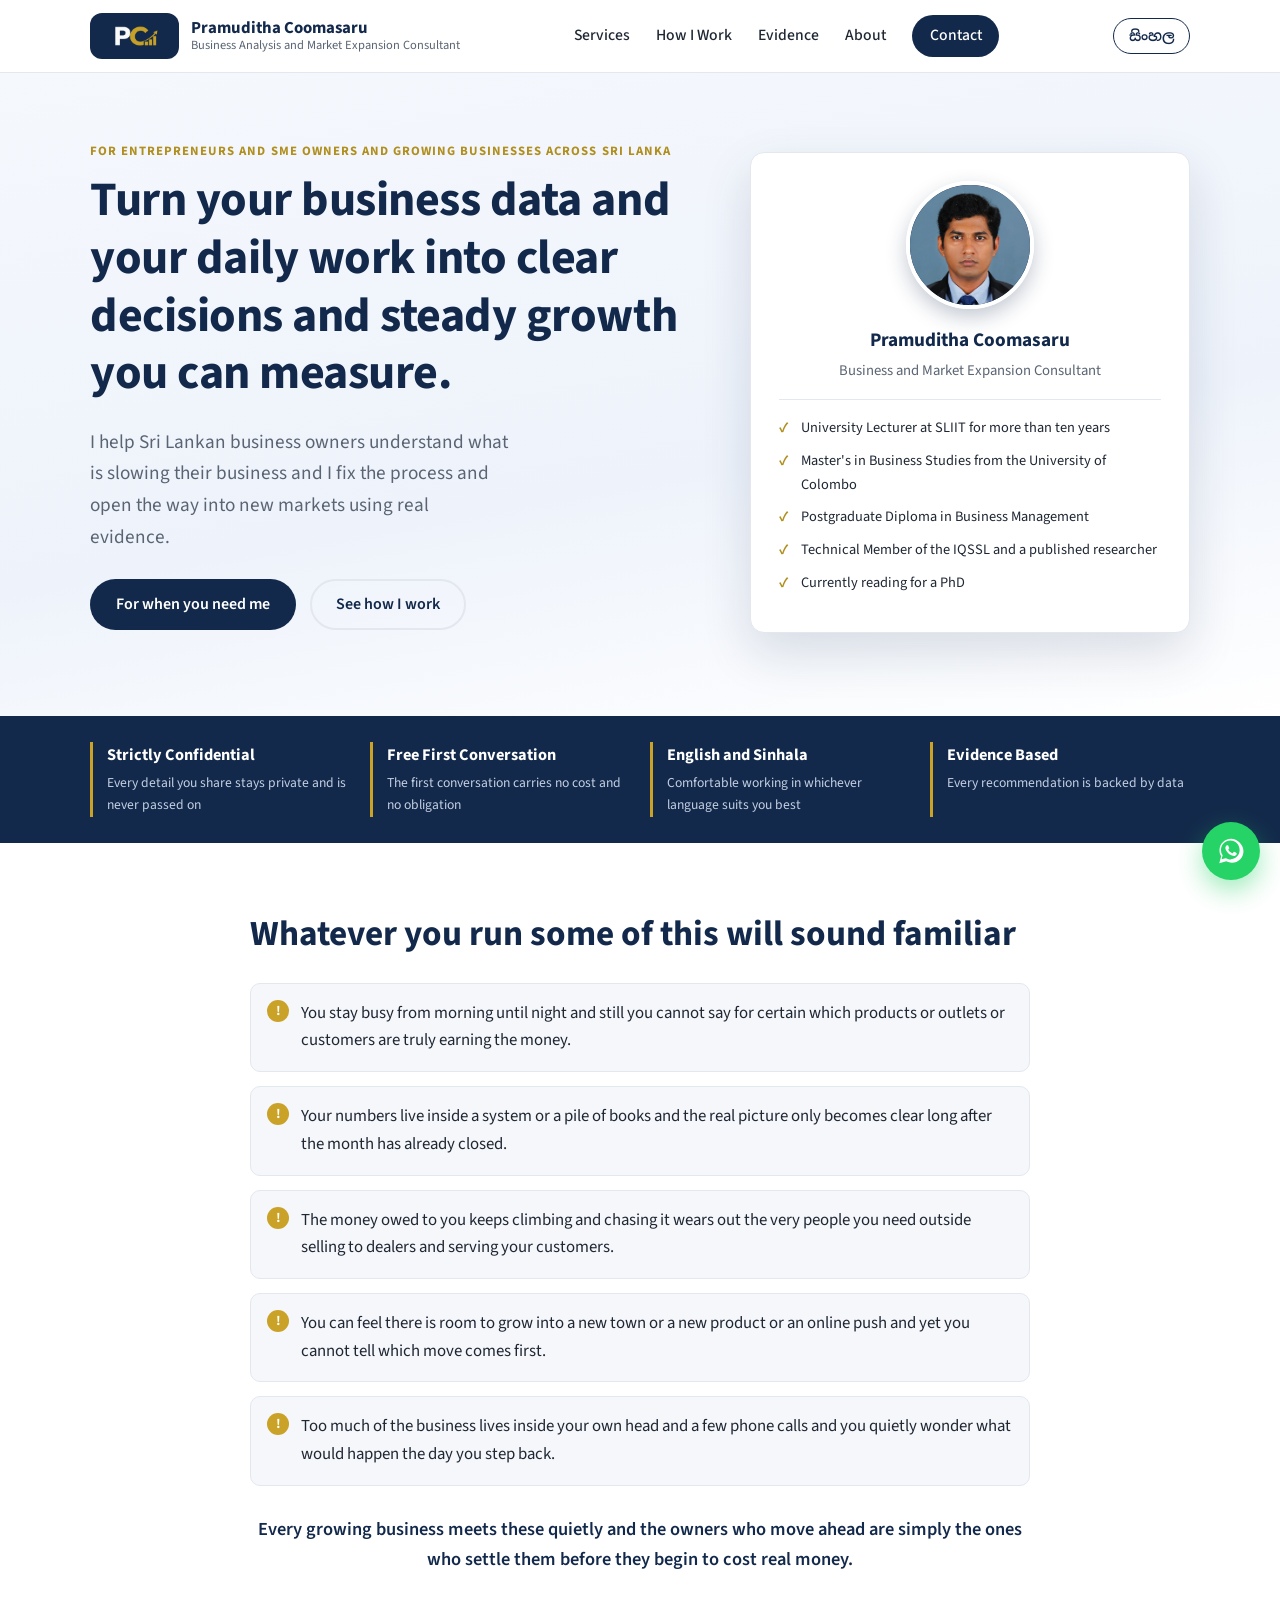
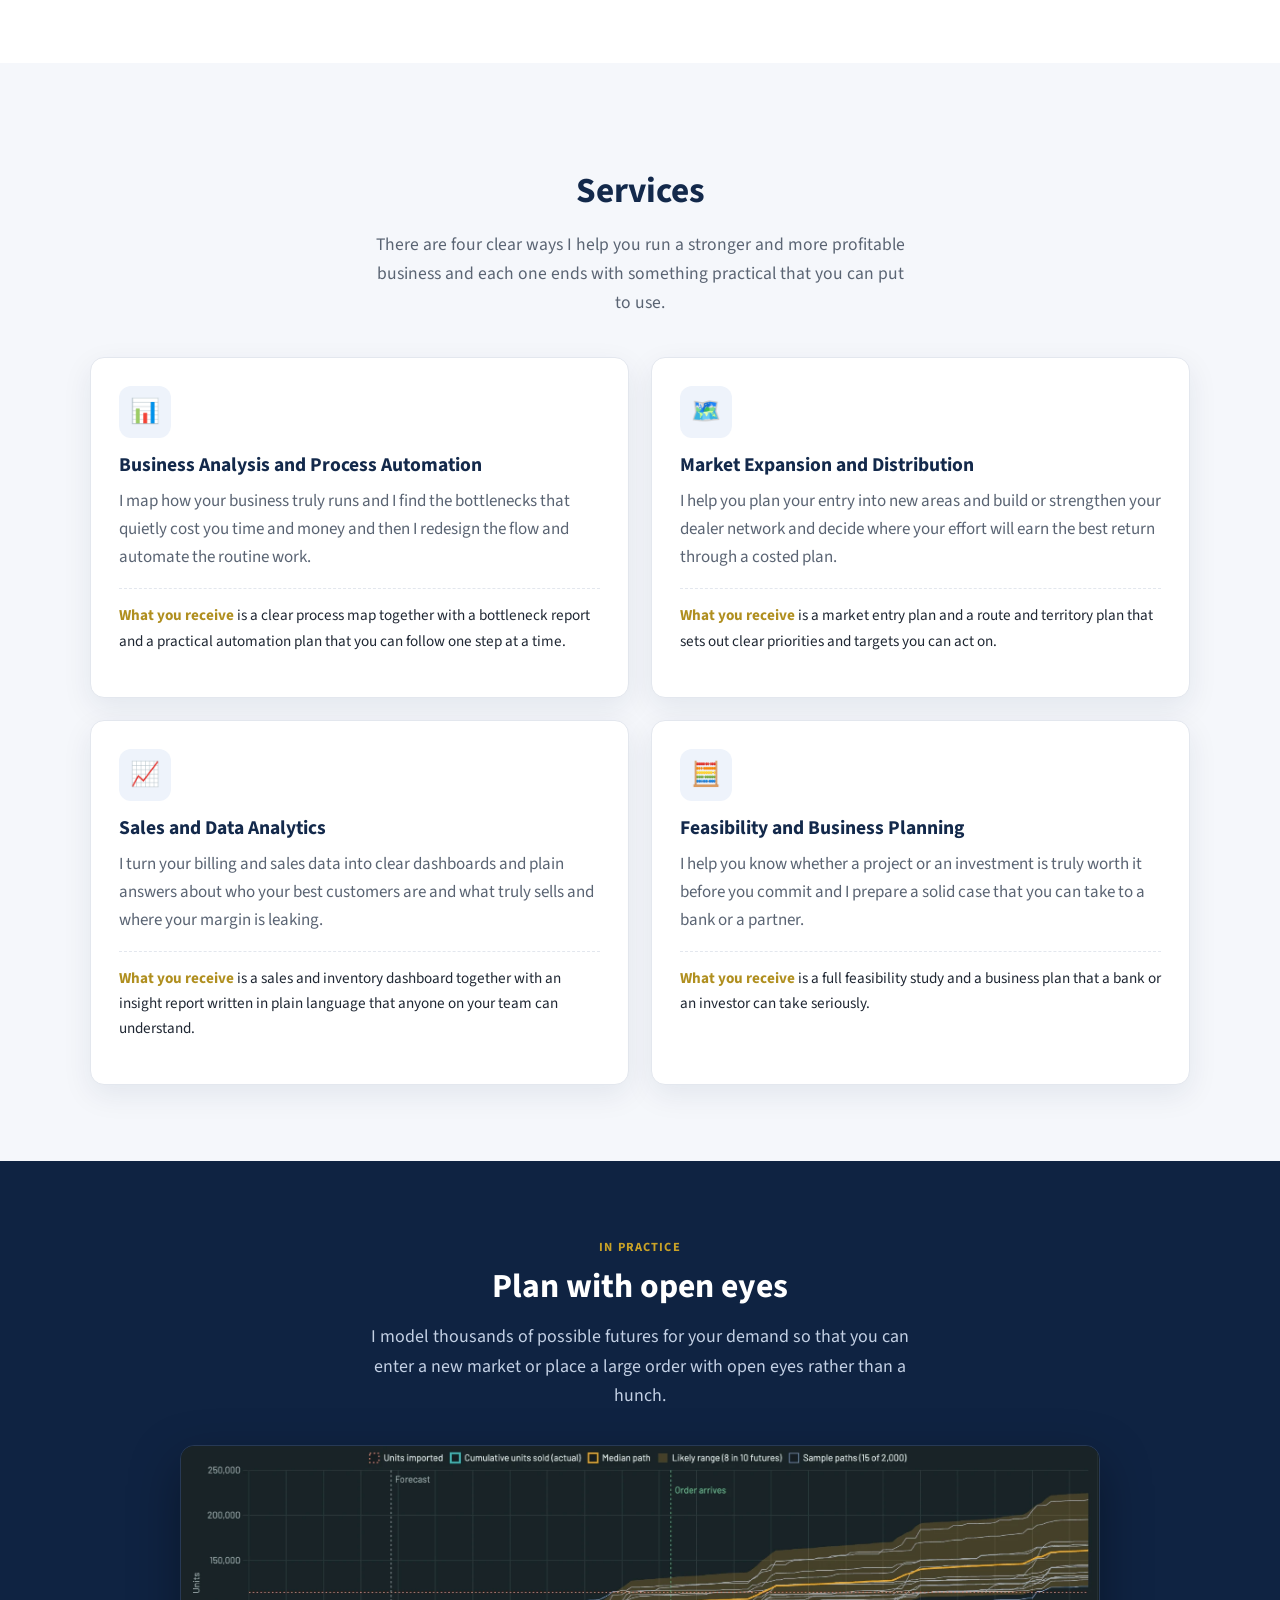
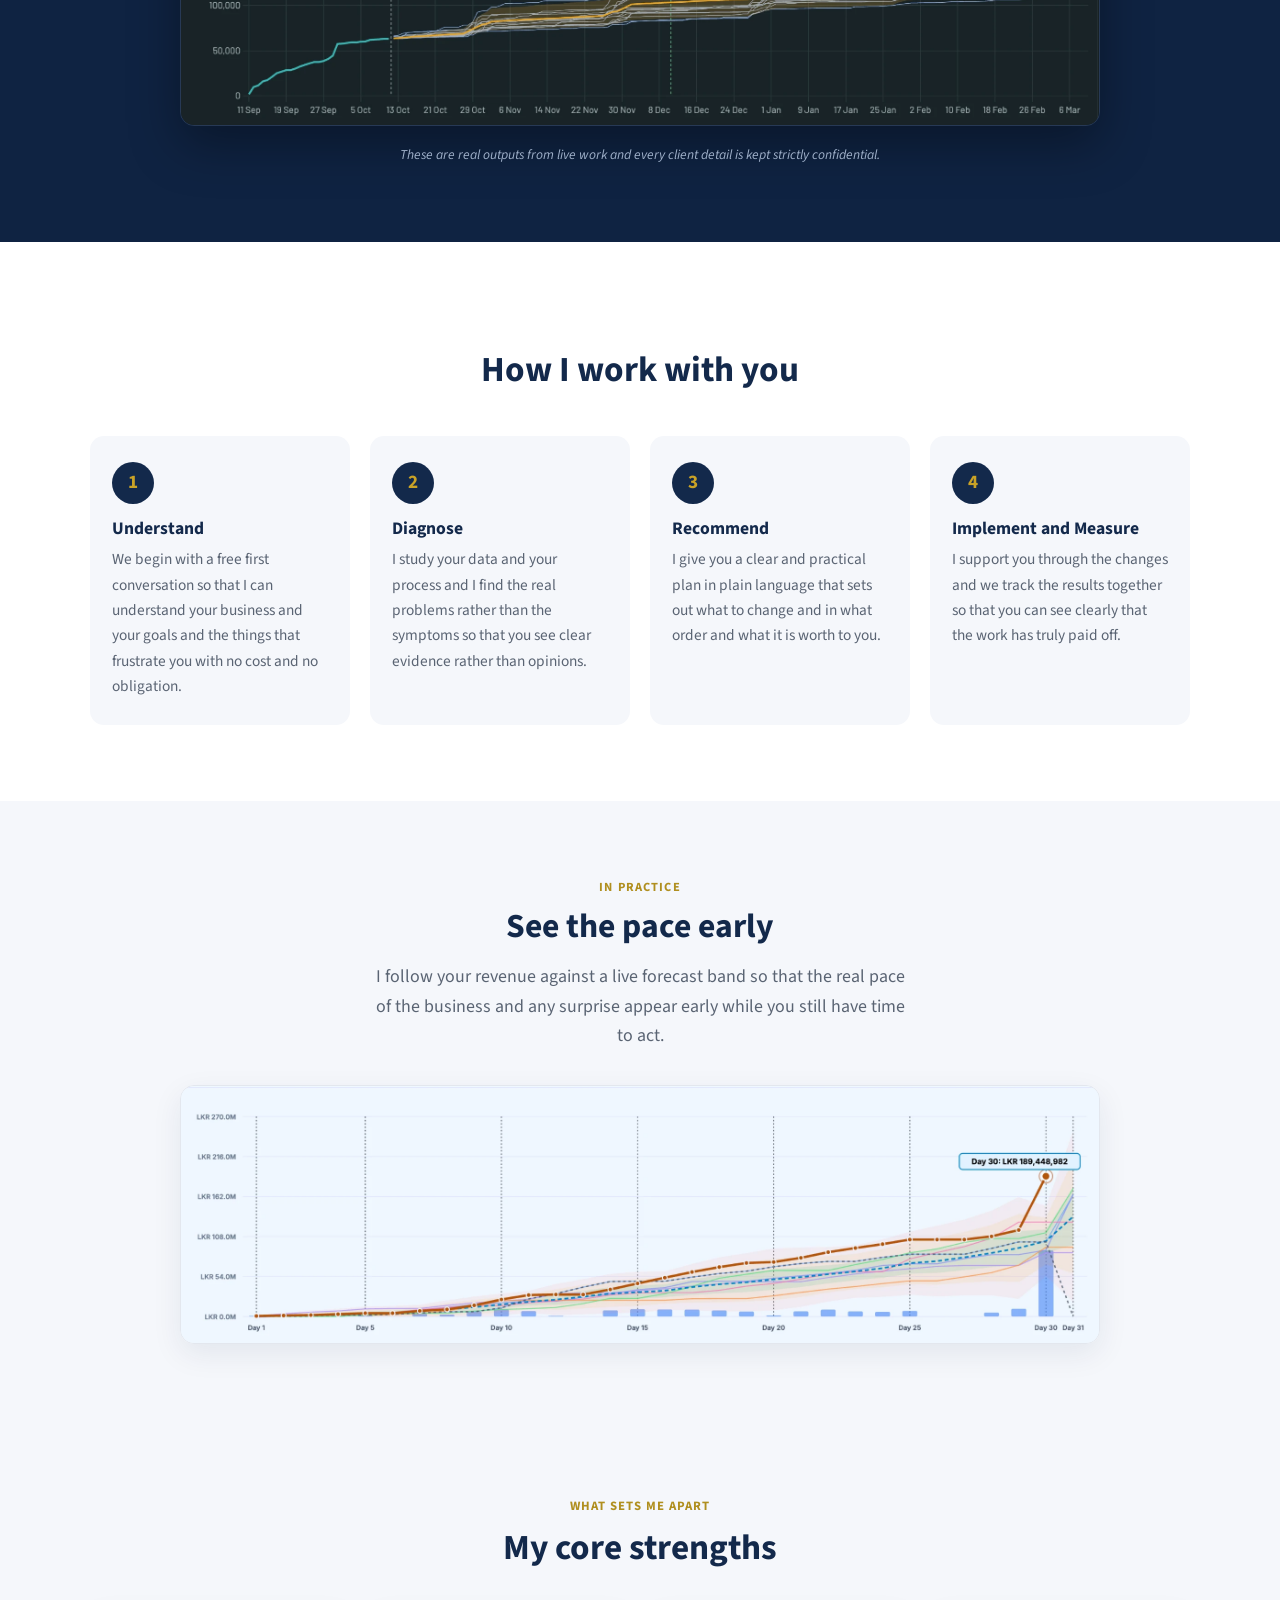
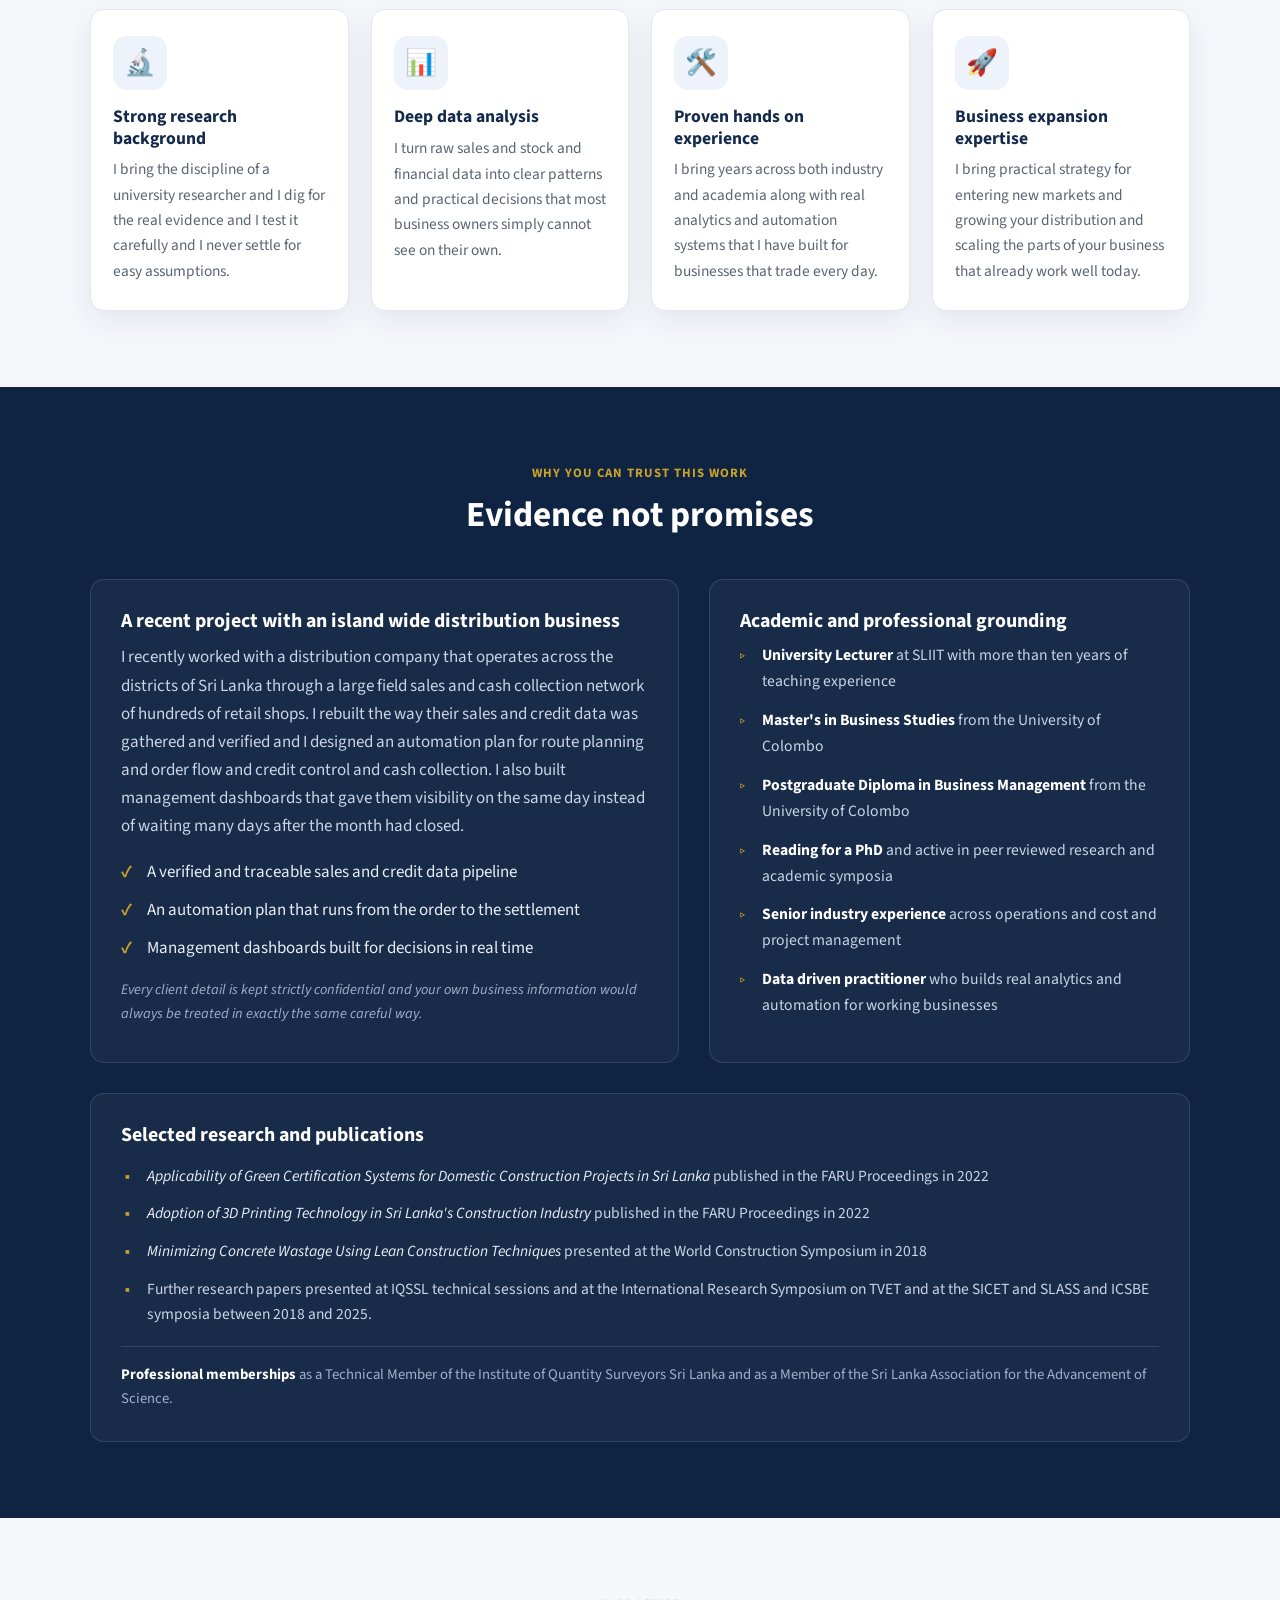
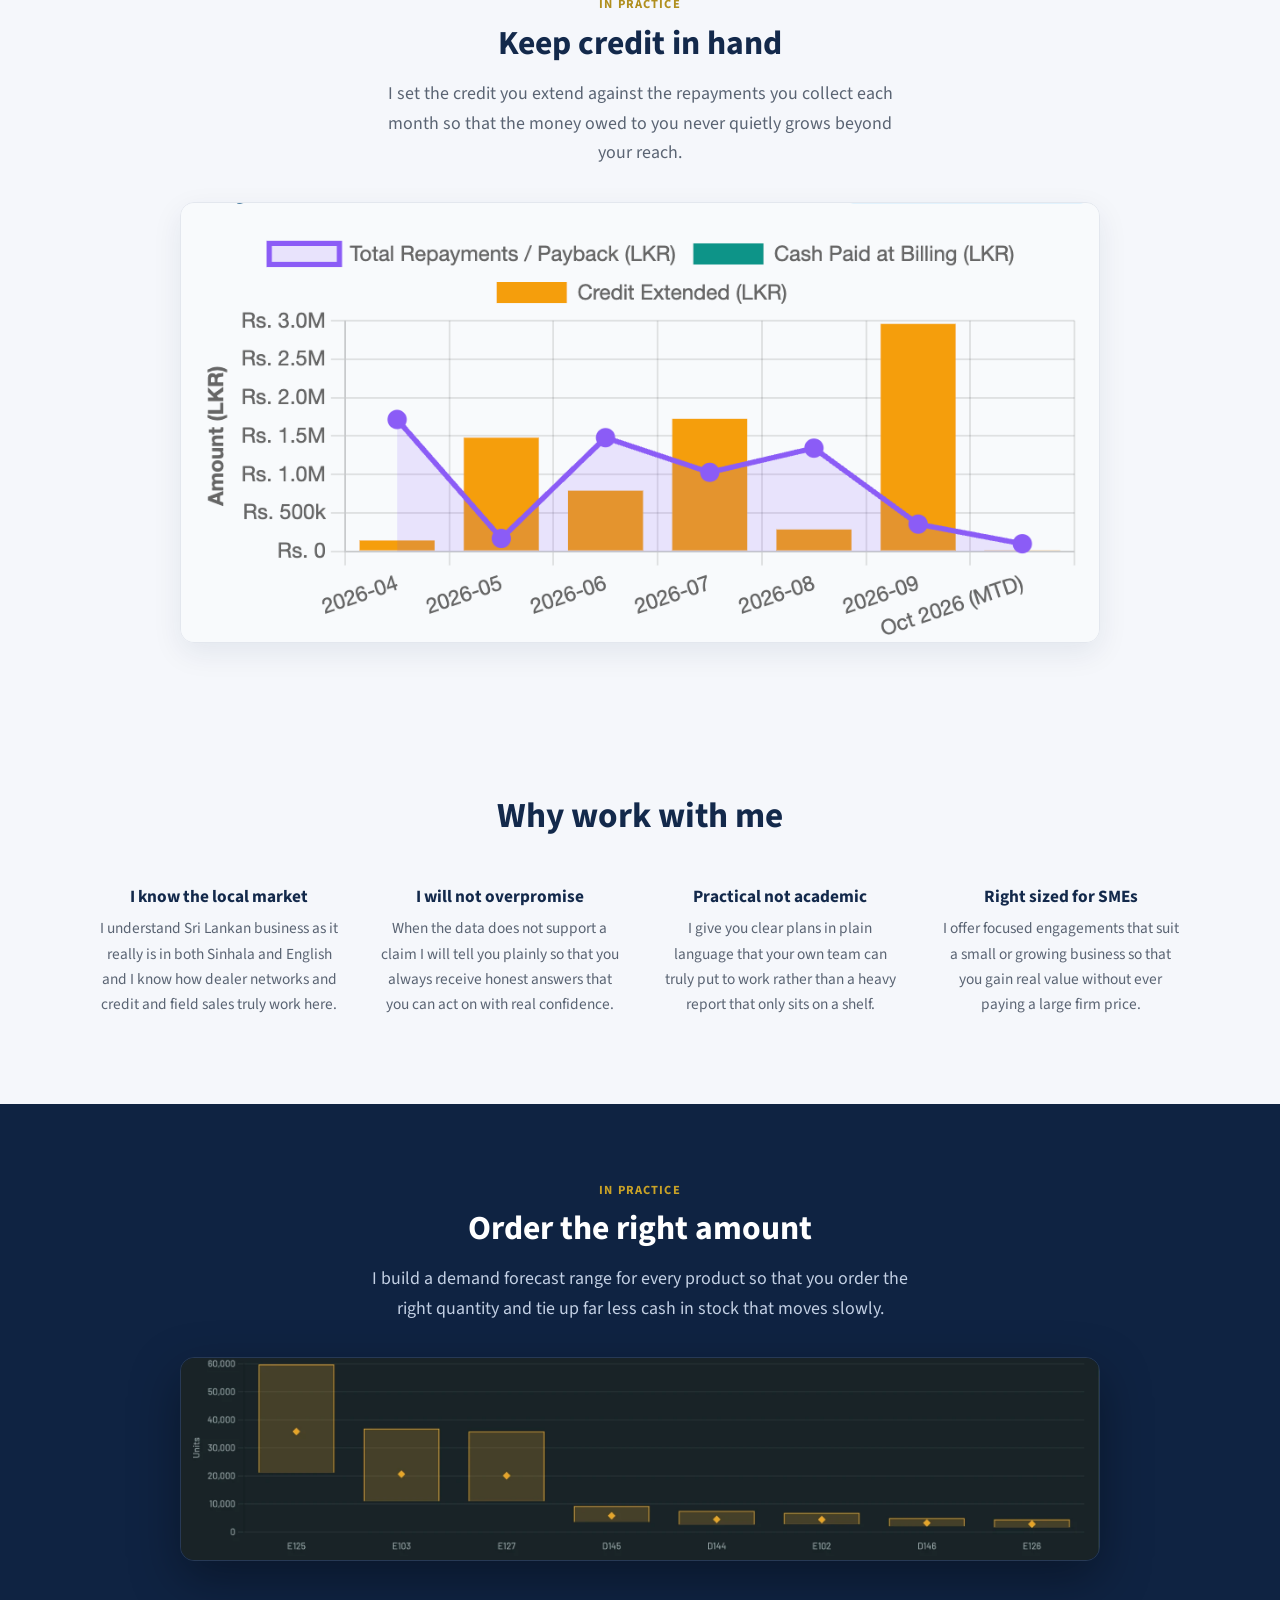
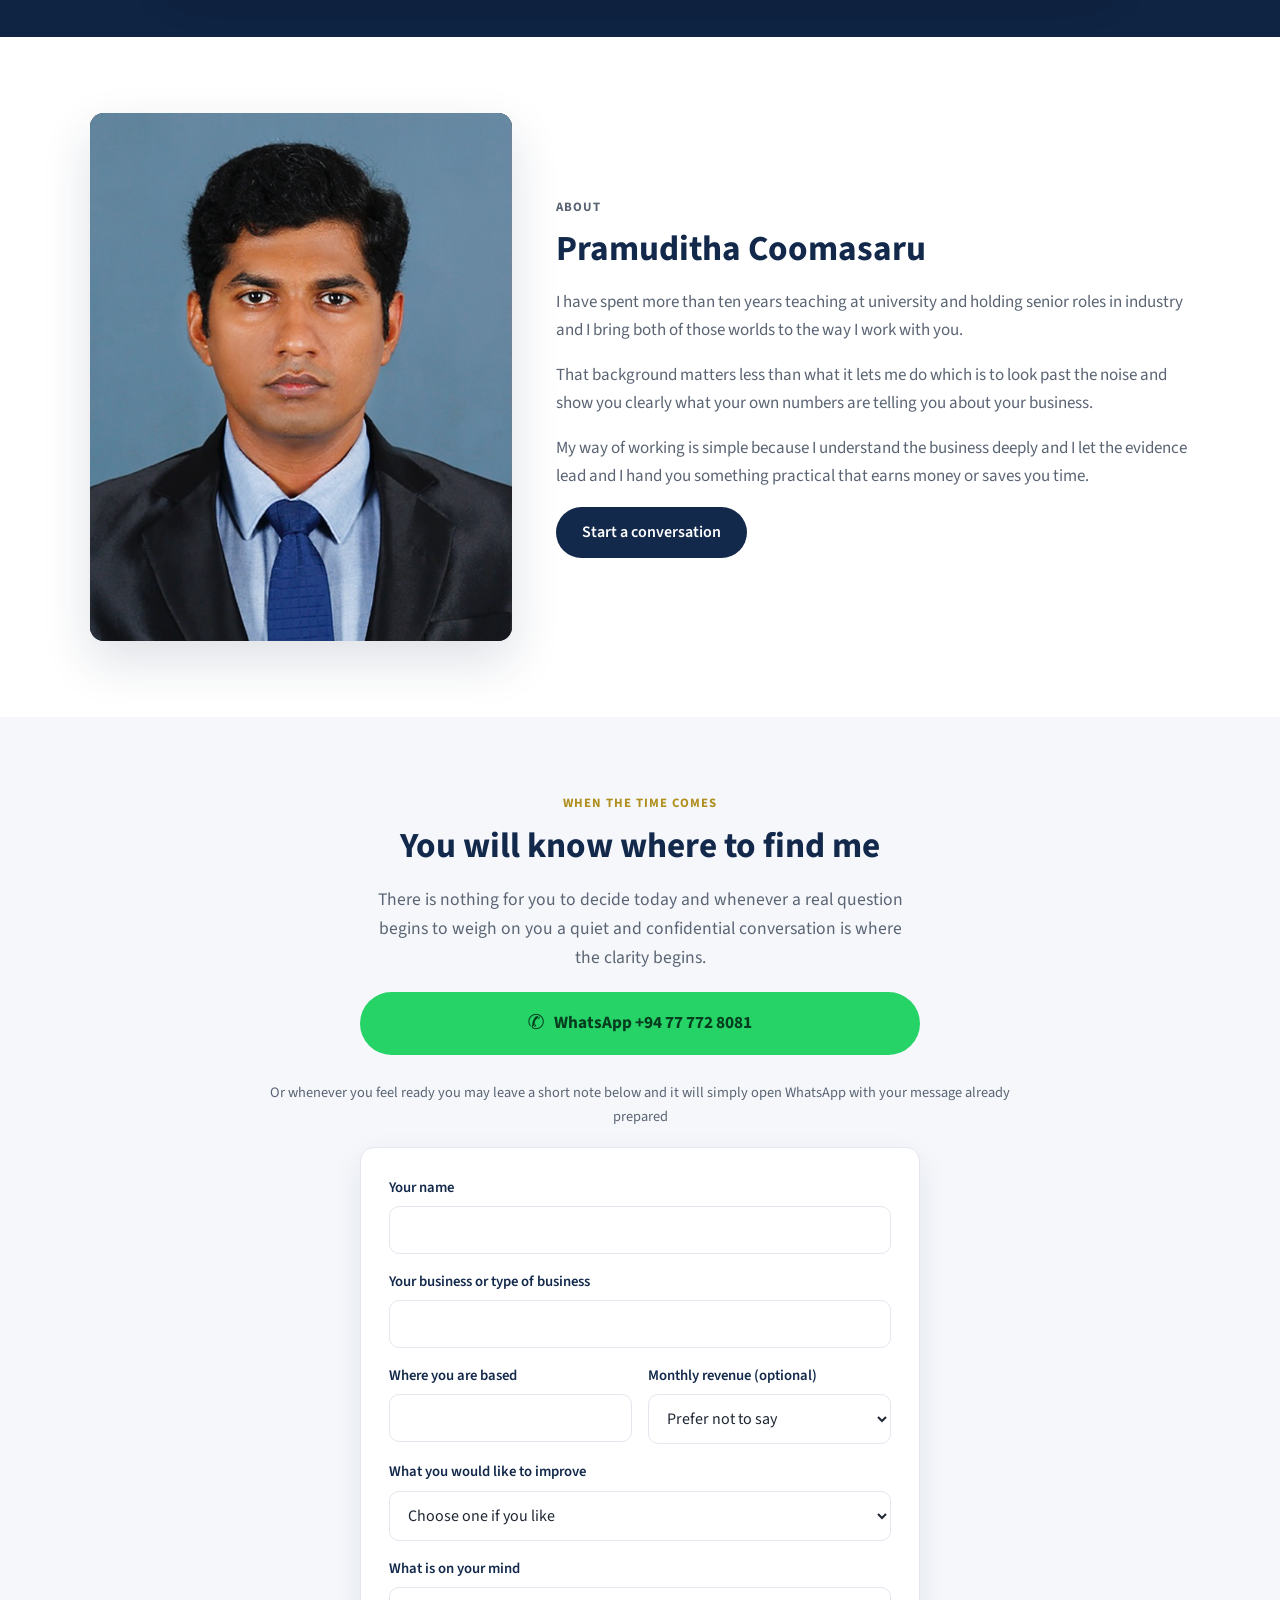
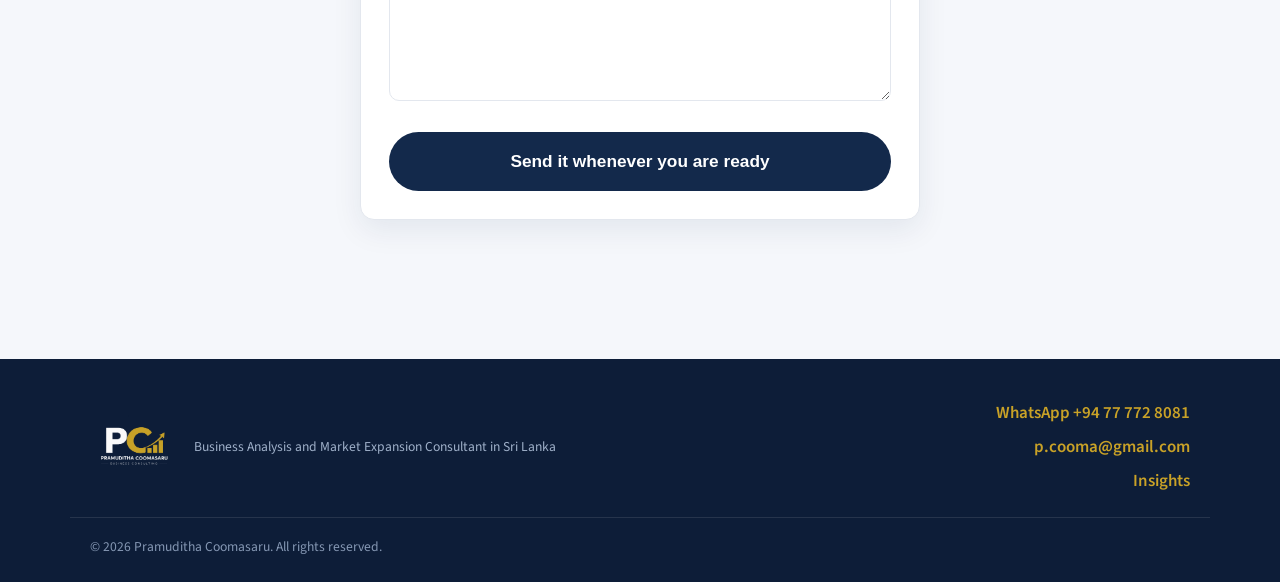
==== commit 3cb96176: "Add Insights page with in-depth answers for search and AI discovery Create a standalone English Insi" ====
--- a/index.html
+++ b/index.html
@@ -533,6 +533,7 @@
       <div class="footer-contact">
         <a id="footerWhatsapp" href="#" target="_blank" rel="noopener" data-i18n="footer.wa">WhatsApp +94 77 772 8081</a>
         <a href="mailto:p.cooma@gmail.com">p.cooma@gmail.com</a>
+        <a href="/insights/" data-i18n="footer.insights">Insights</a>
       </div>
     </div>
     <div class="container footer-bottom">
@@ -540,6 +541,6 @@
     </div>
   </footer>
 
-  <script src="script.js?v=12"></script>
+  <script src="script.js?v=13"></script>
 </body>
 </html>
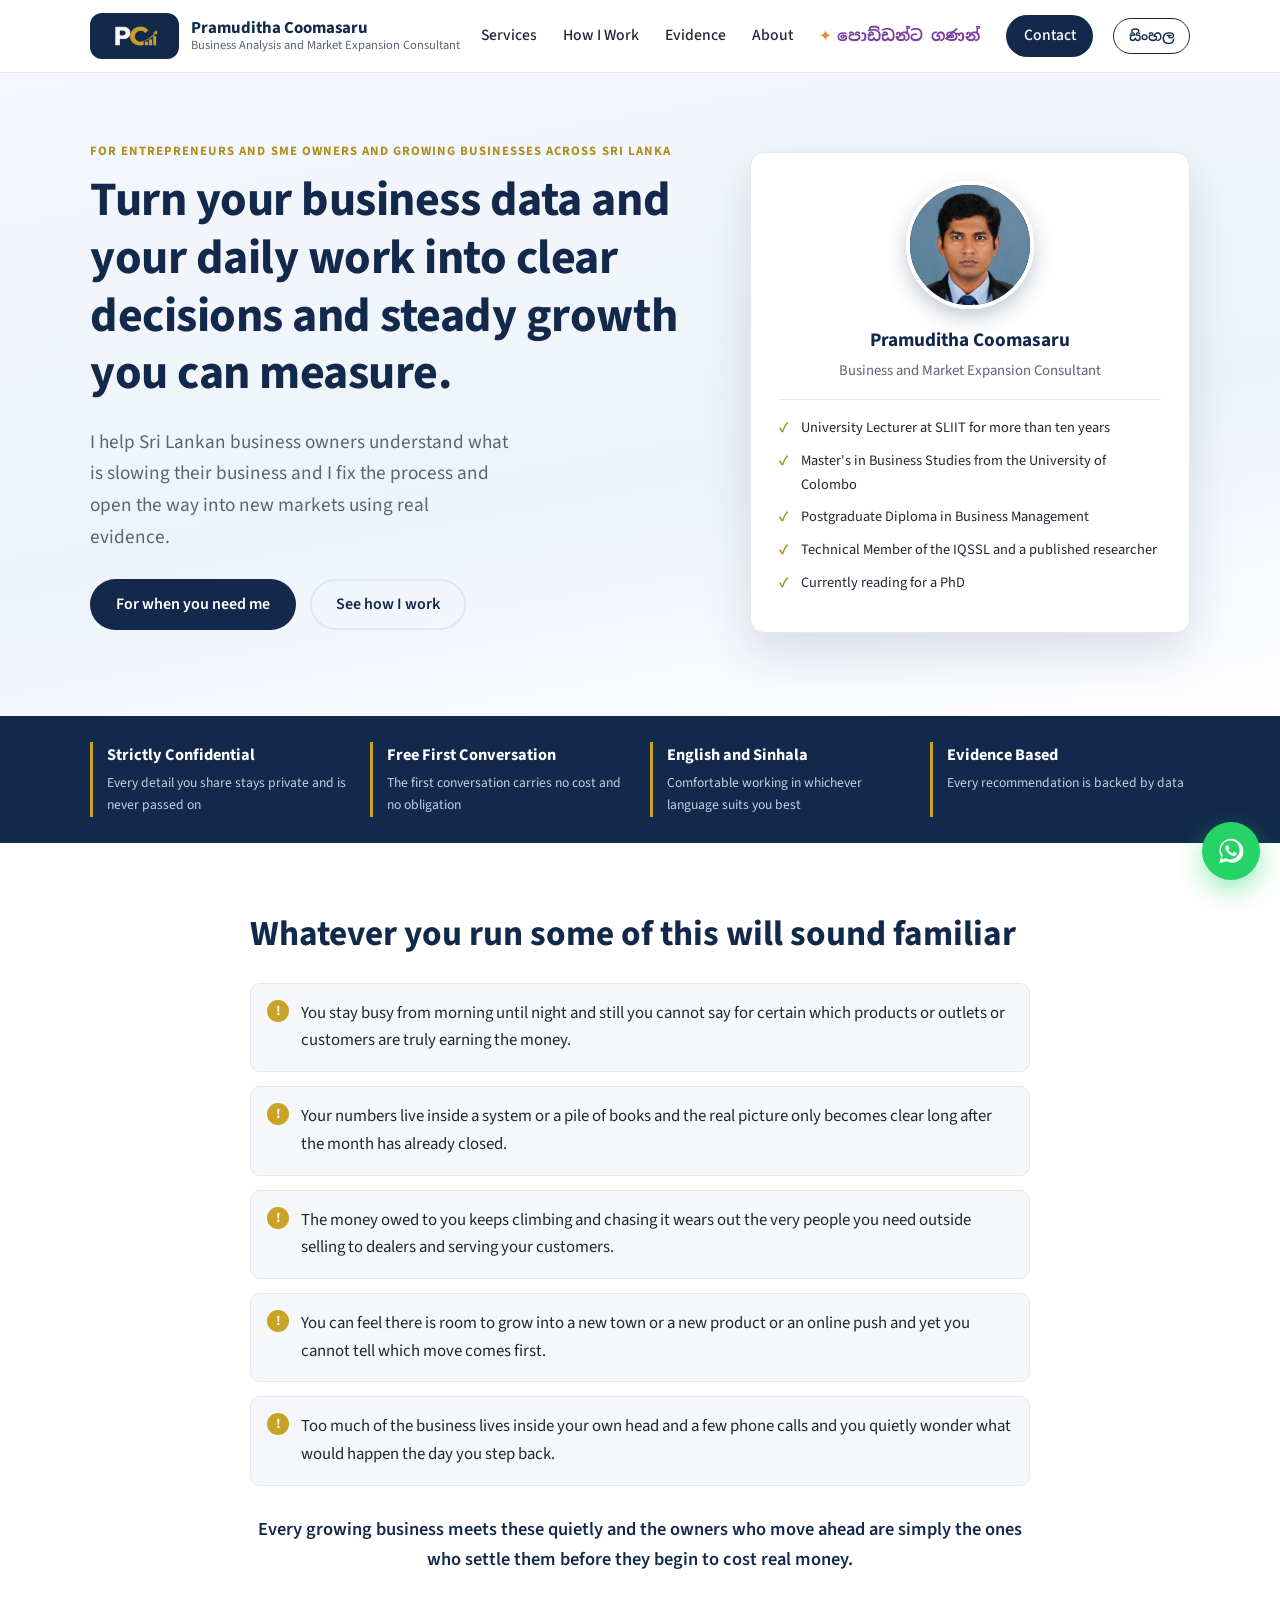
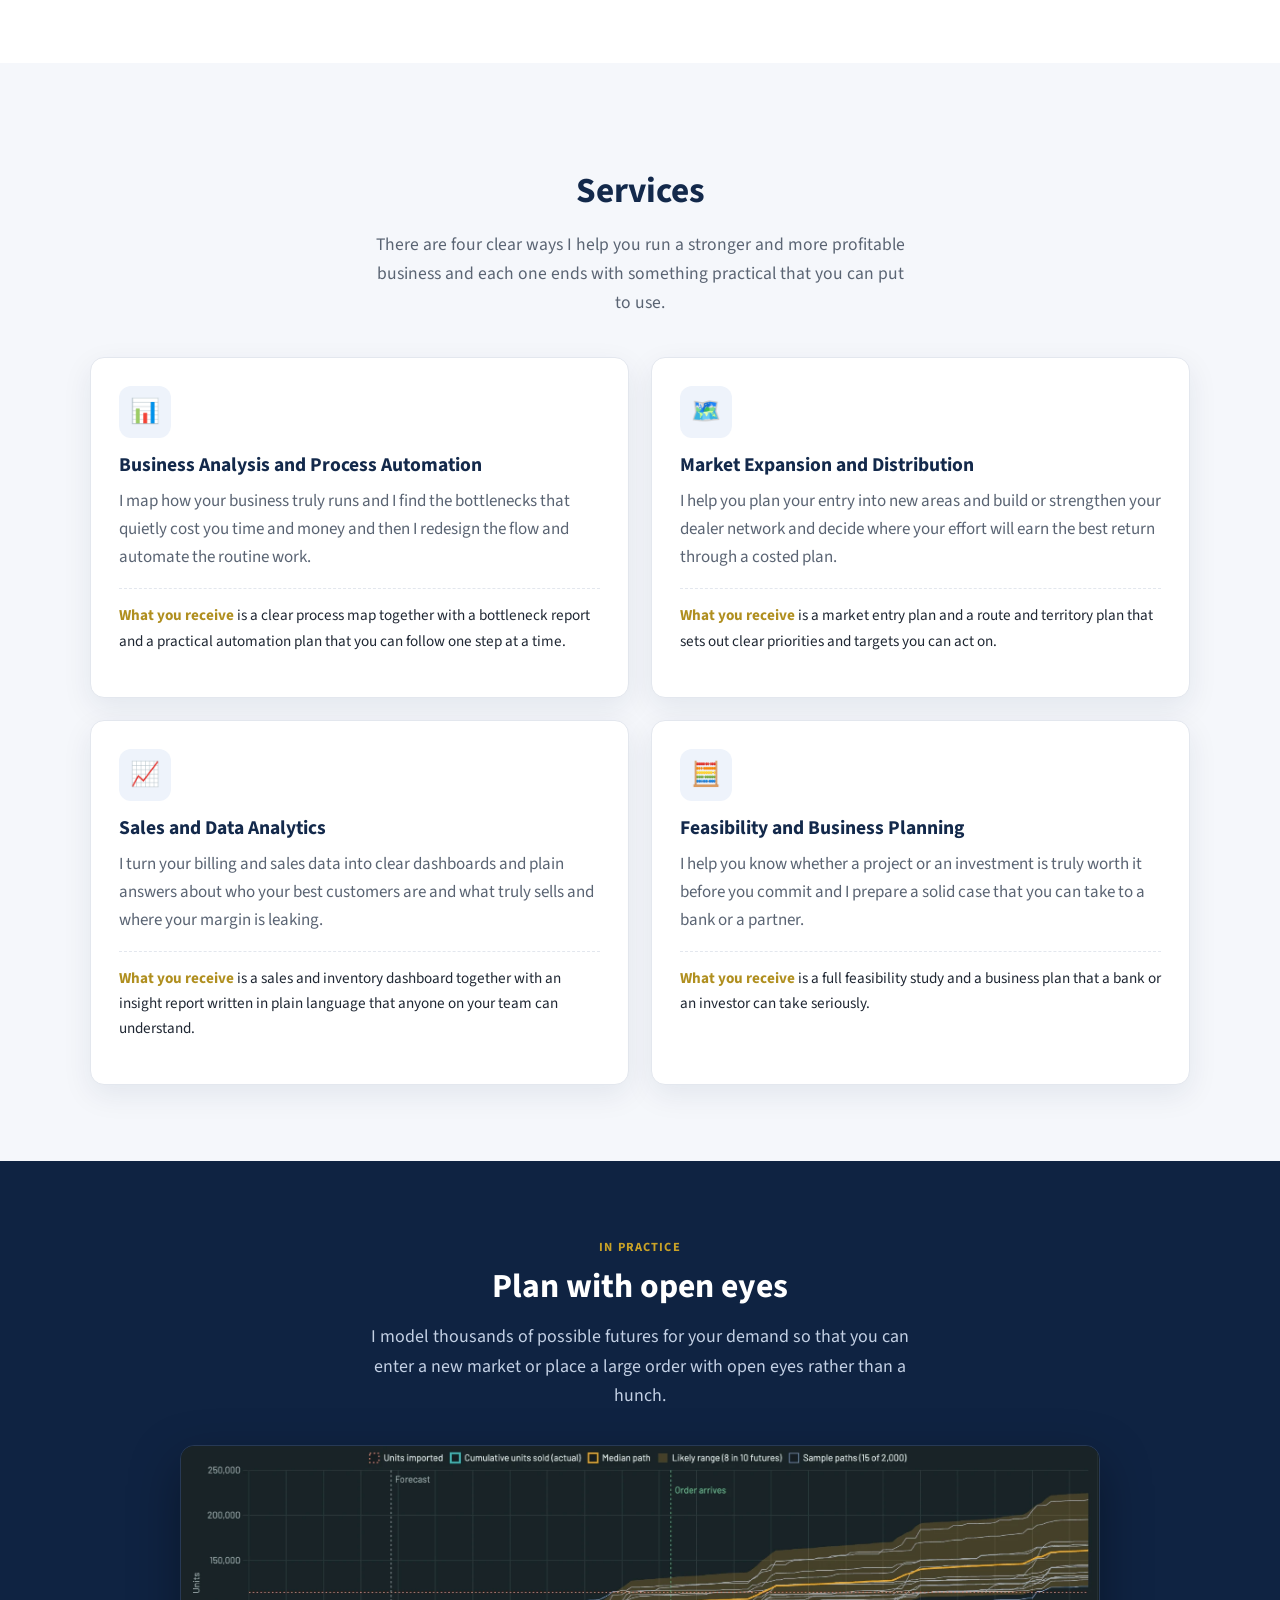
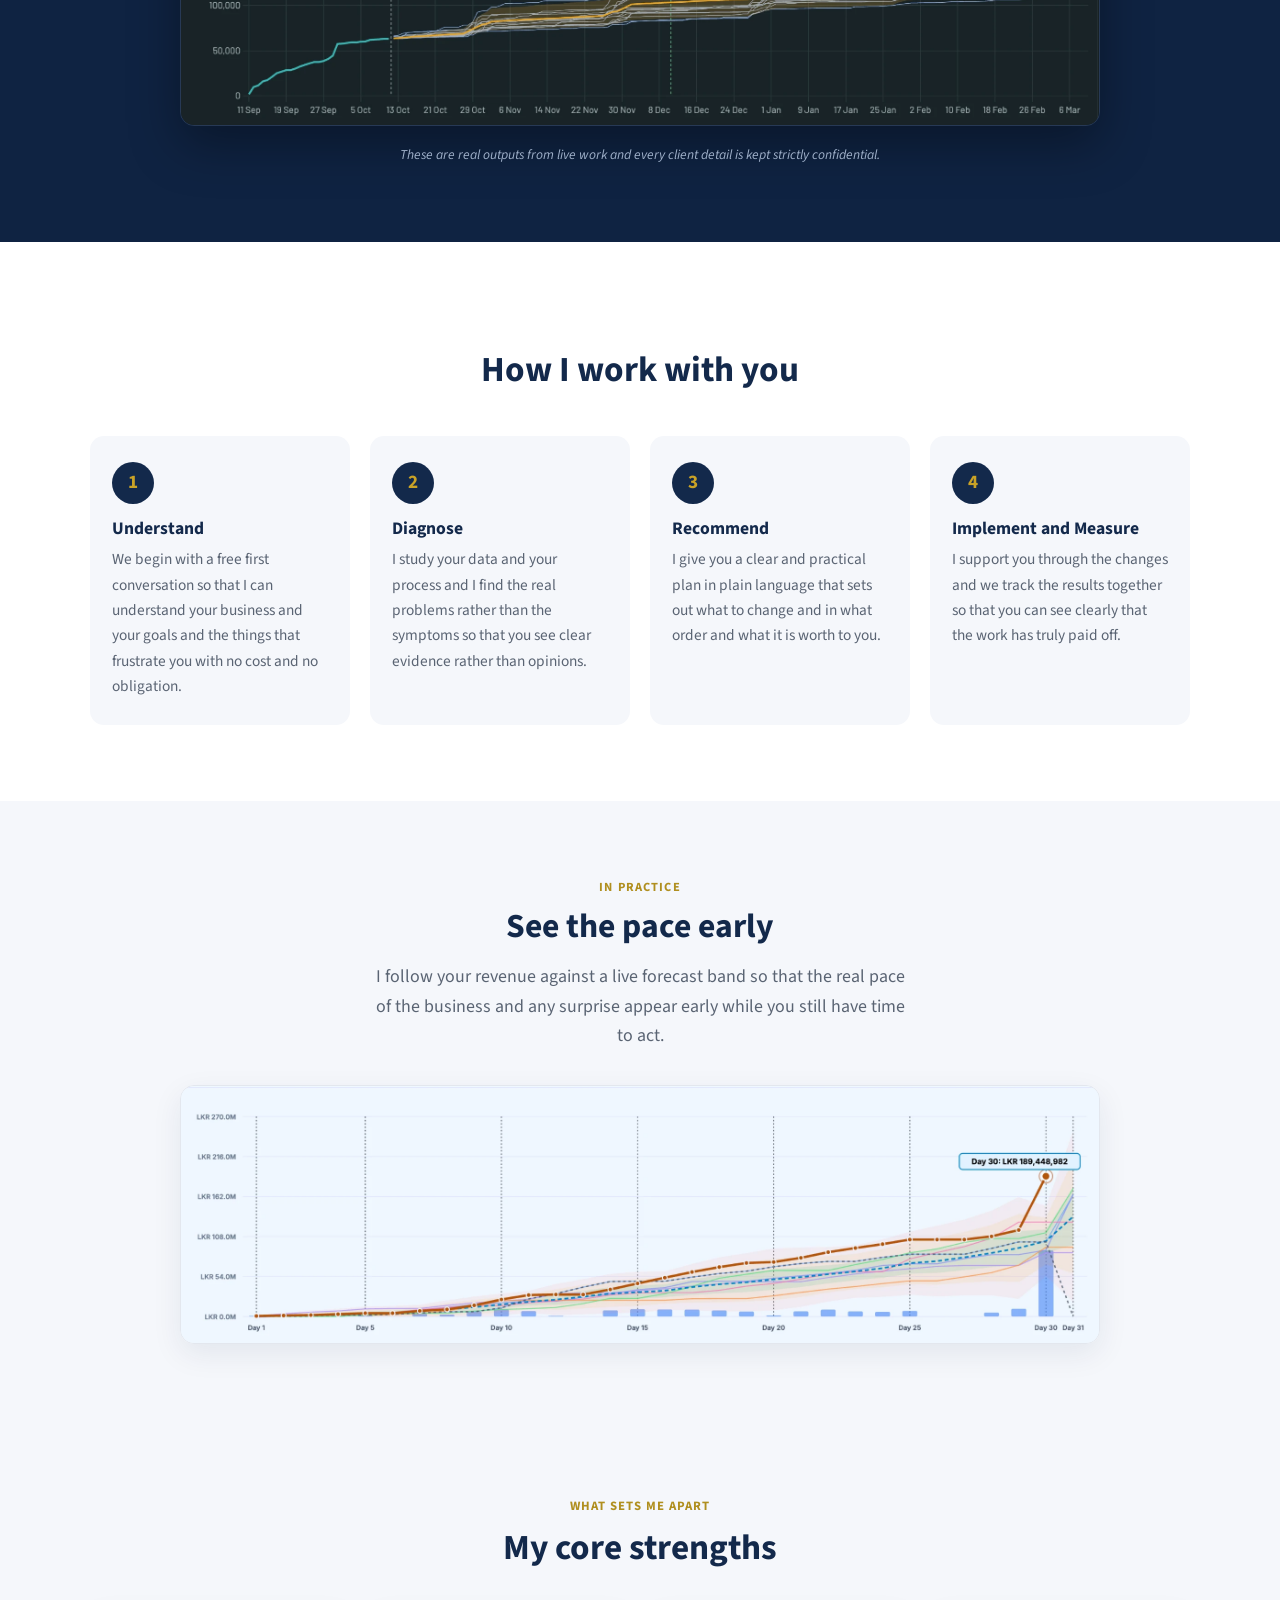
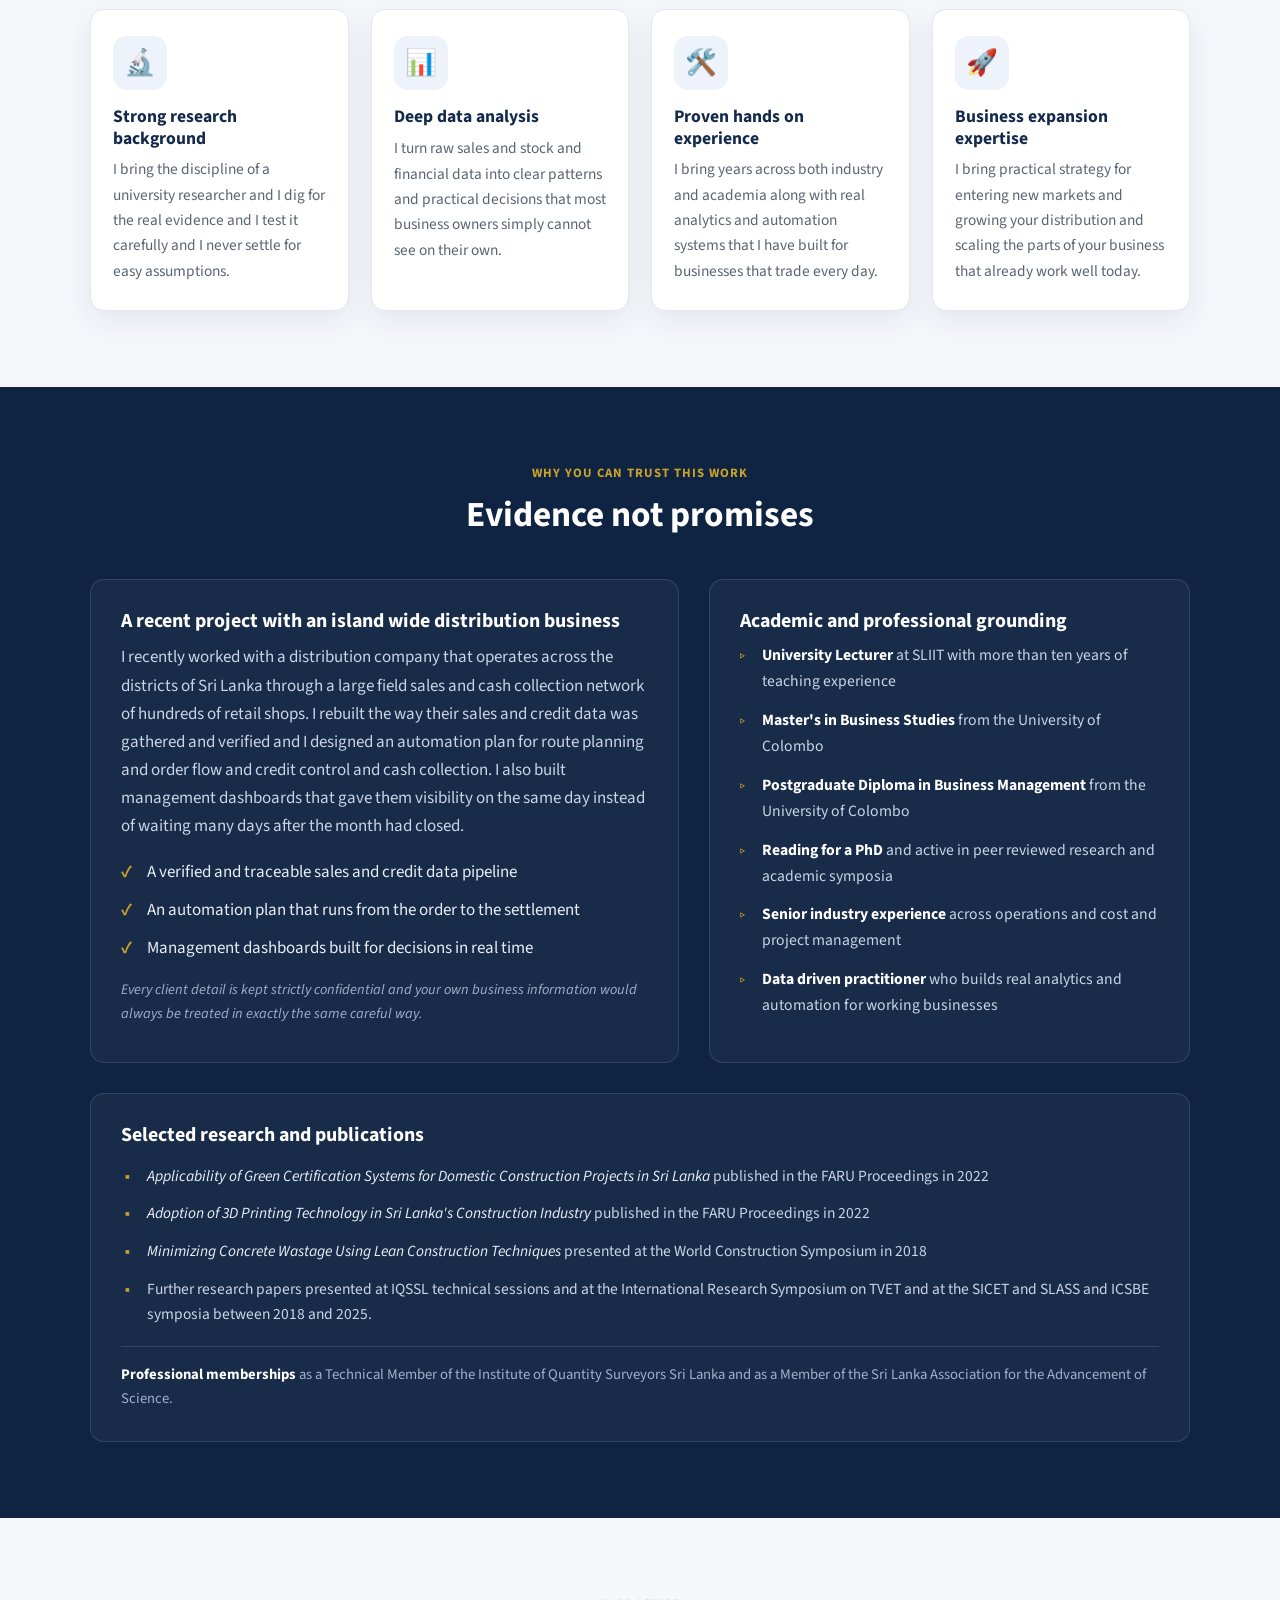
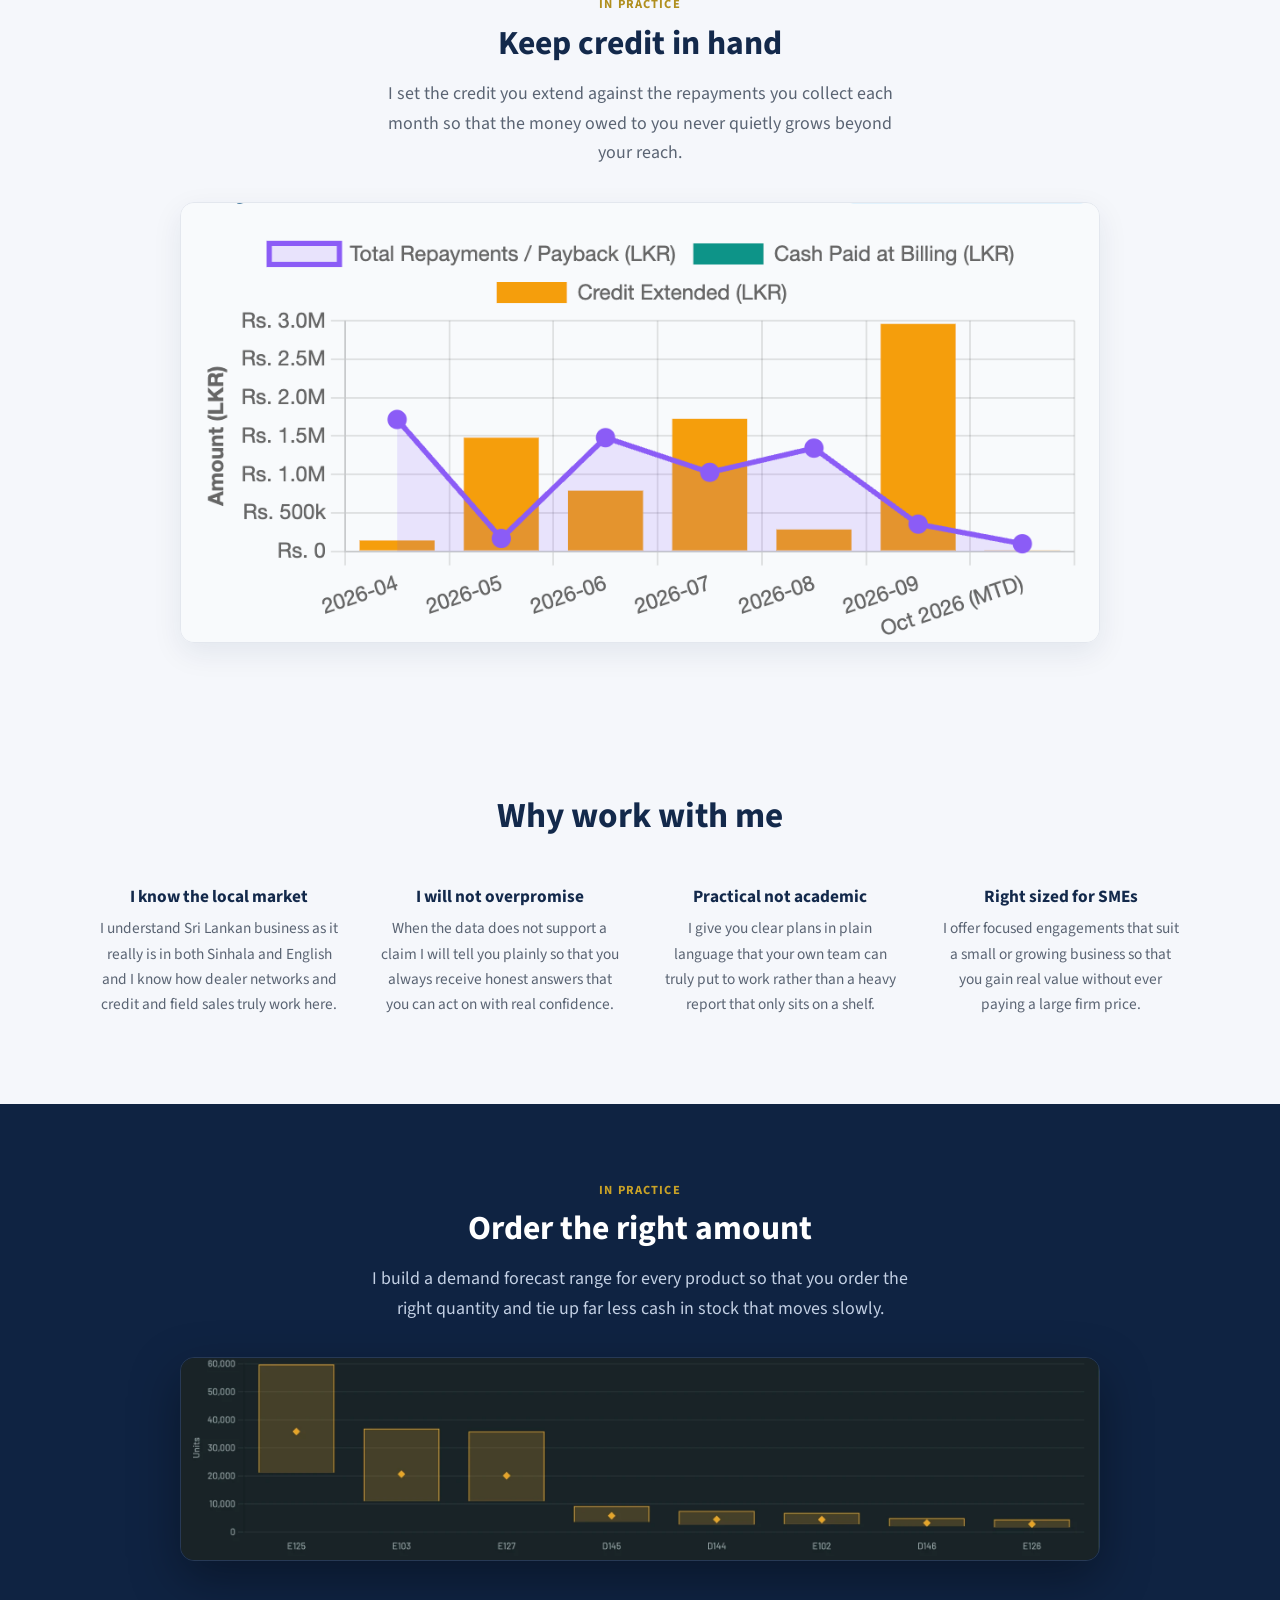
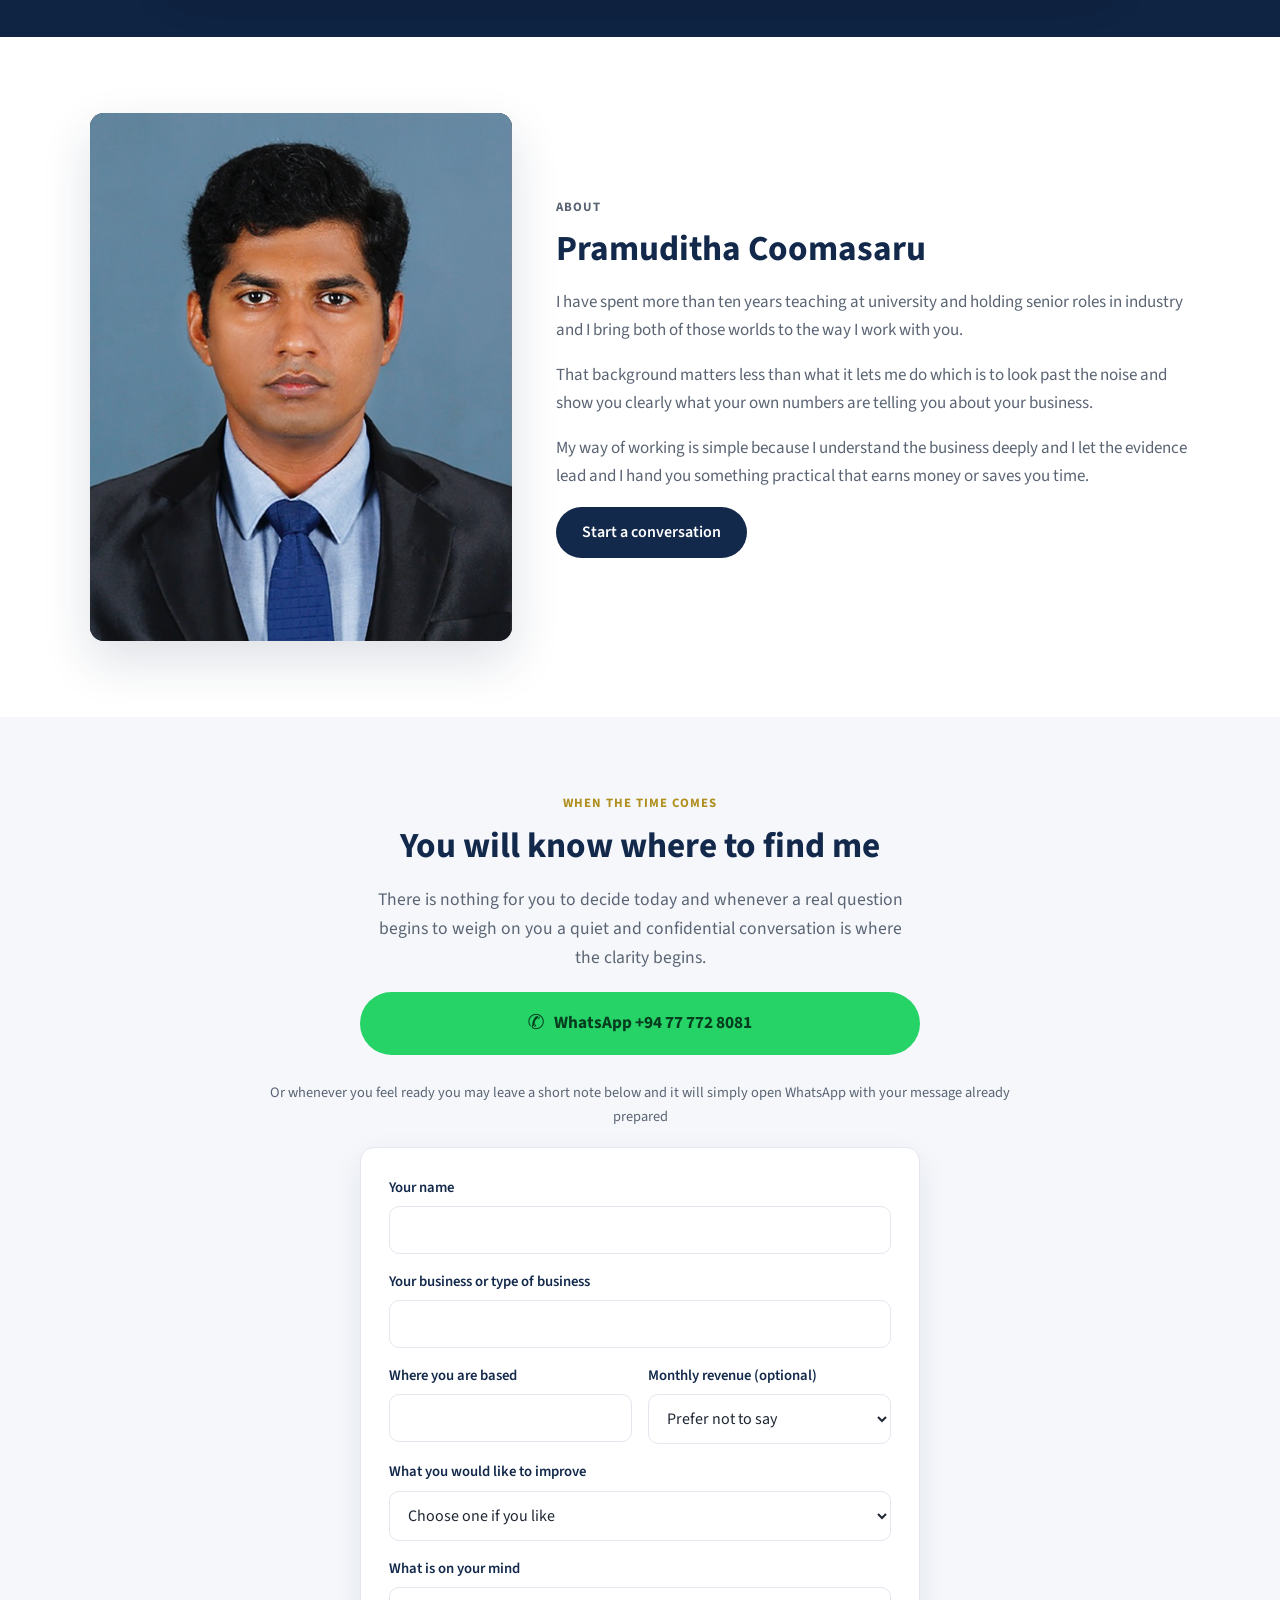
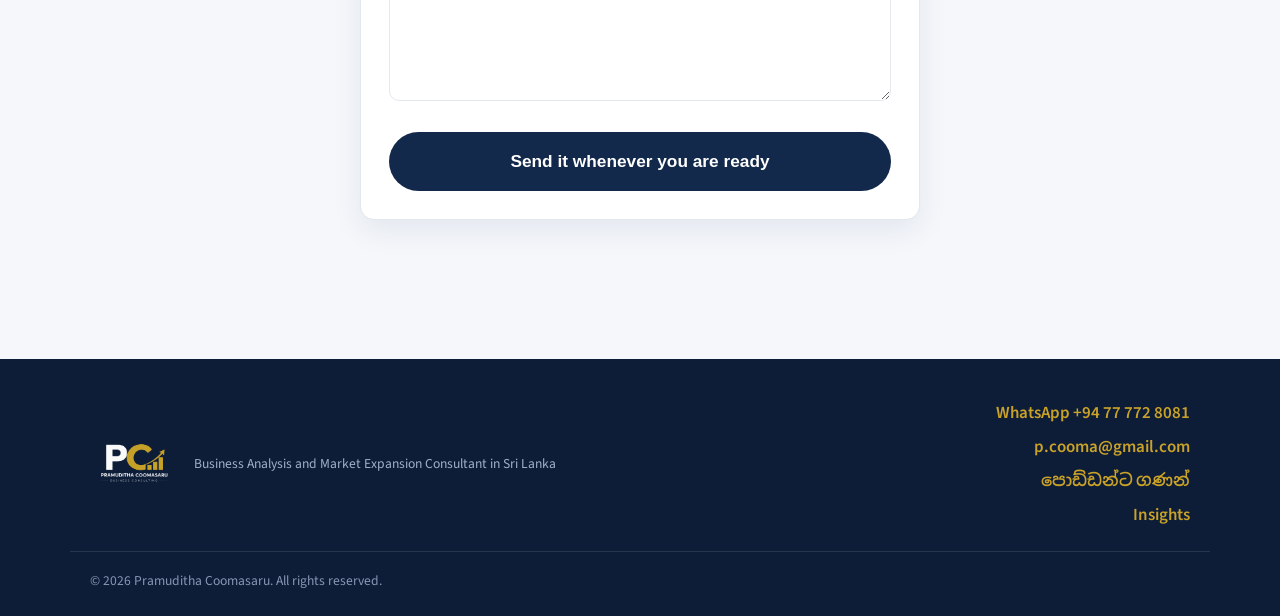
==== commit fe2ec5d9: "Add Sinhala Poddanta Ganan product page and mini demo" ====
--- a/index.html
+++ b/index.html
@@ -122,6 +122,7 @@
         <a href="#approach" data-i18n="nav.approach">How I Work</a>
         <a href="#proof" data-i18n="nav.proof">Evidence</a>
         <a href="#about" data-i18n="nav.about">About</a>
+        <a href="/poddanta-ganan/" class="nav-product">පොඩ්ඩන්ට ගණන්</a>
         <a href="#contact" class="nav-cta" data-i18n="nav.contact">Contact</a>
       </nav>
 
@@ -533,6 +534,7 @@
       <div class="footer-contact">
         <a id="footerWhatsapp" href="#" target="_blank" rel="noopener" data-i18n="footer.wa">WhatsApp +94 77 772 8081</a>
         <a href="mailto:p.cooma@gmail.com">p.cooma@gmail.com</a>
+        <a href="/poddanta-ganan/">පොඩ්ඩන්ට ගණන්</a>
         <a href="/insights/" data-i18n="footer.insights">Insights</a>
       </div>
     </div>
--- a/styles.css
+++ b/styles.css
@@ -126,6 +126,13 @@
 .main-nav { display: flex; align-items: center; gap: 26px; }
 .main-nav a { color: var(--ink); font-weight: 500; font-size: .98rem; }
 .main-nav a:hover { color: var(--gold-600); }
+.main-nav .nav-product {
+  color: #7b3fa1;
+  font-family: "Noto Sans Sinhala", var(--font);
+  font-weight: 700;
+  white-space: nowrap;
+}
+.main-nav .nav-product::before { content: "✦"; margin-right: .35em; color: #ef8a35; }
 .main-nav .nav-cta { background: var(--navy); color: #fff; padding: .5em 1.1em; border-radius: 50px; }
 .main-nav .nav-cta:hover { background: var(--navy-700); color: #fff; }
 
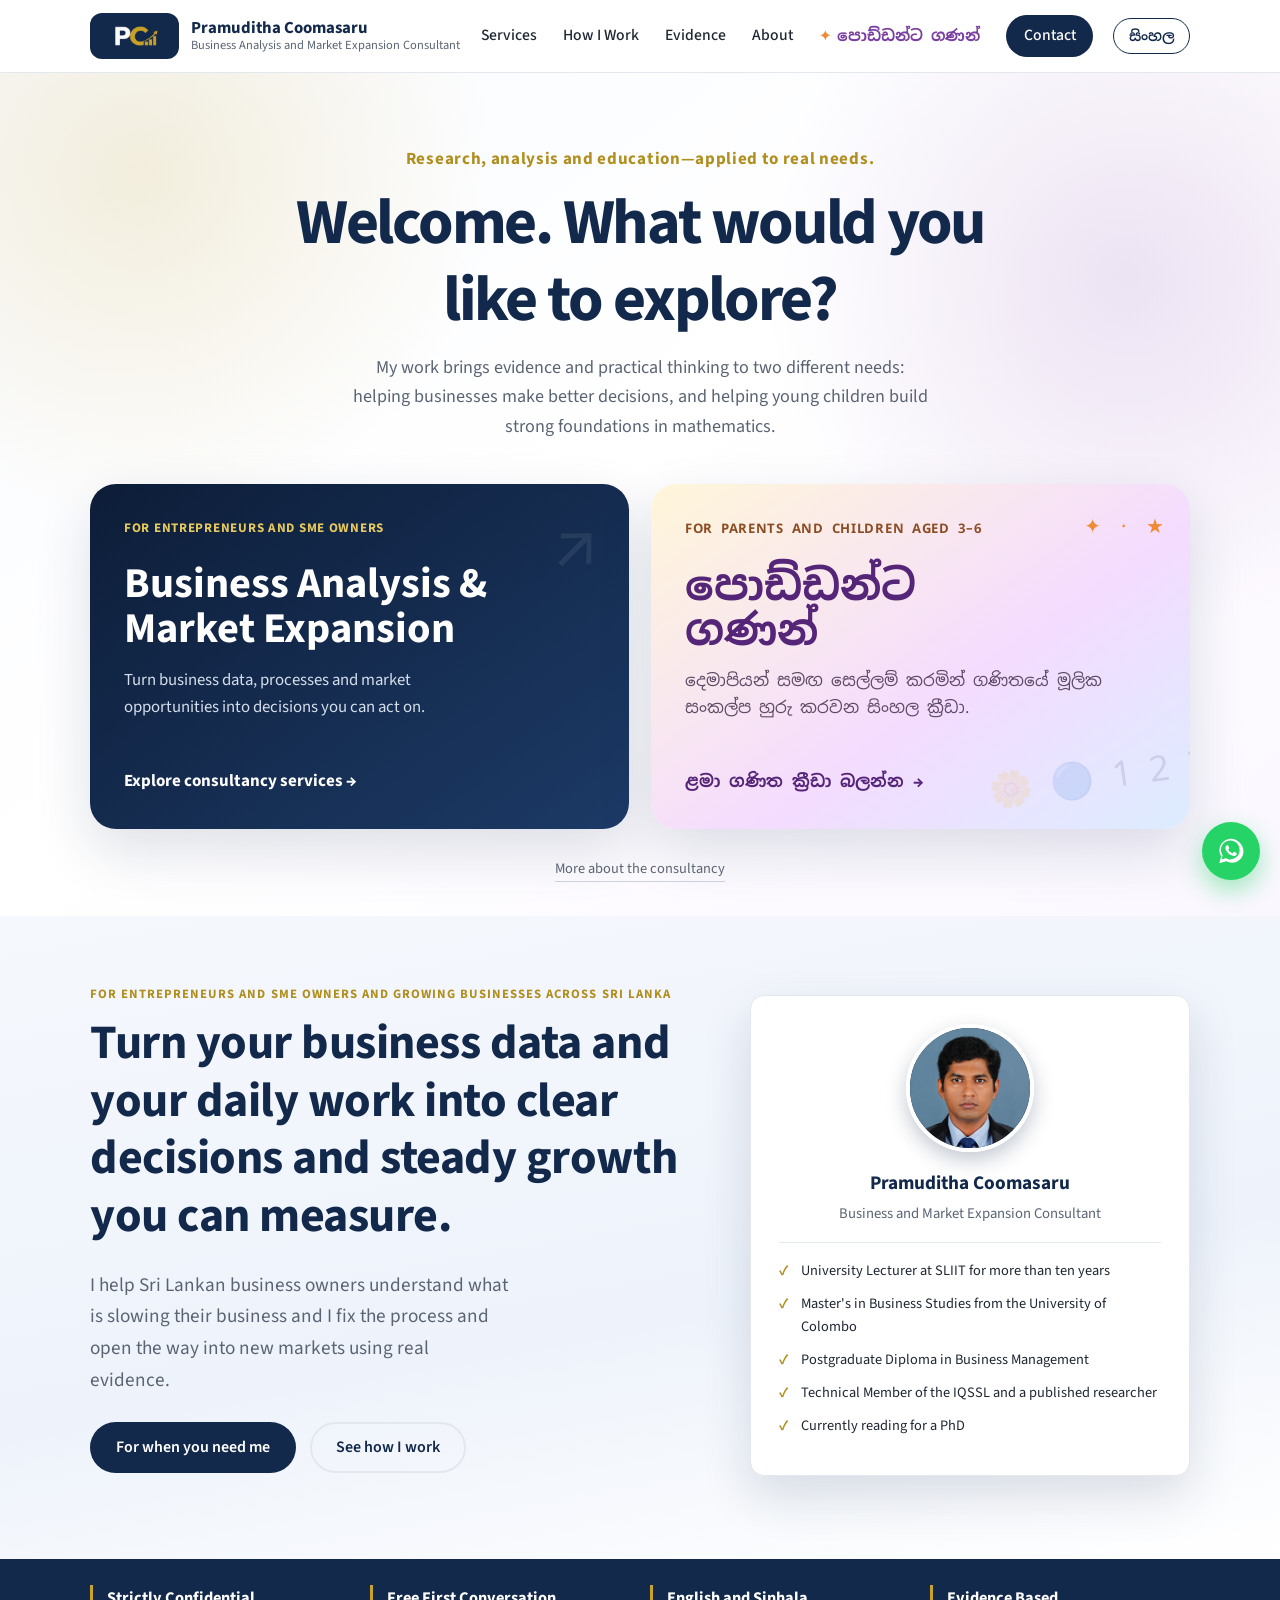
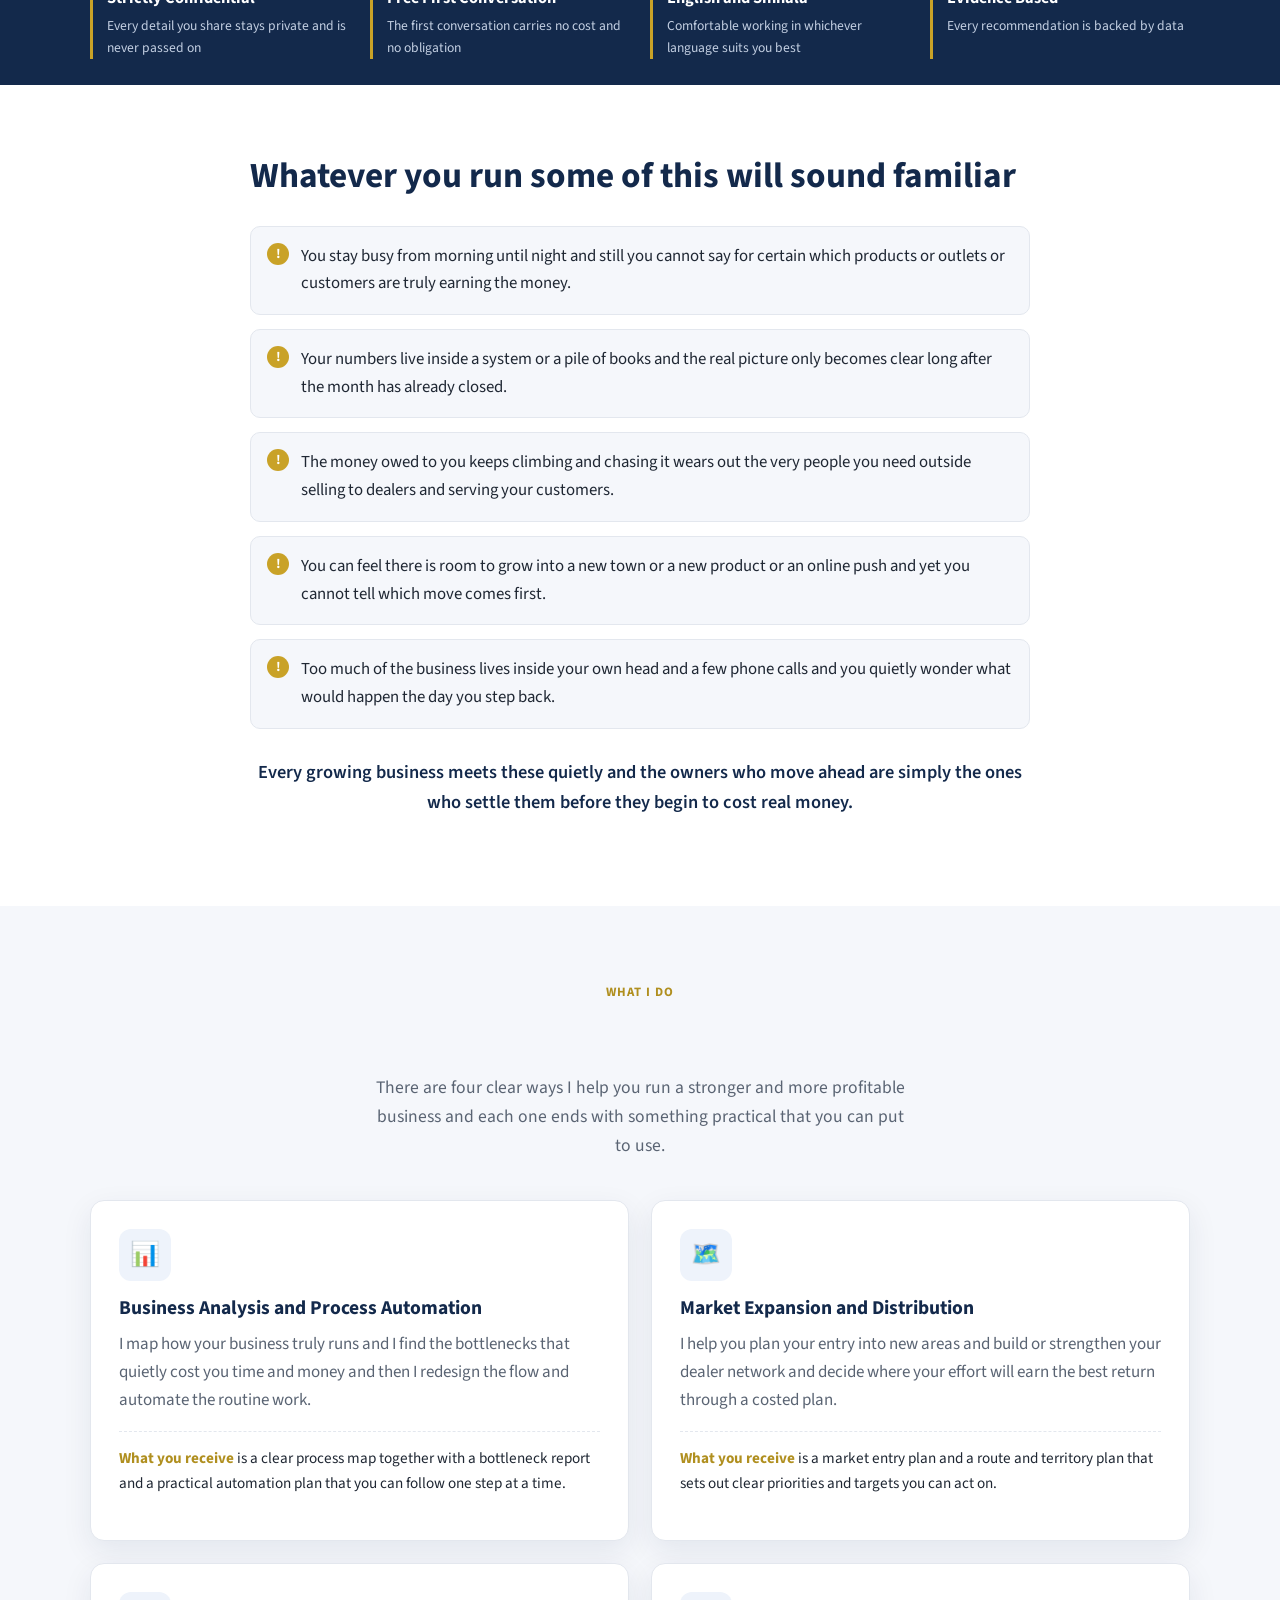
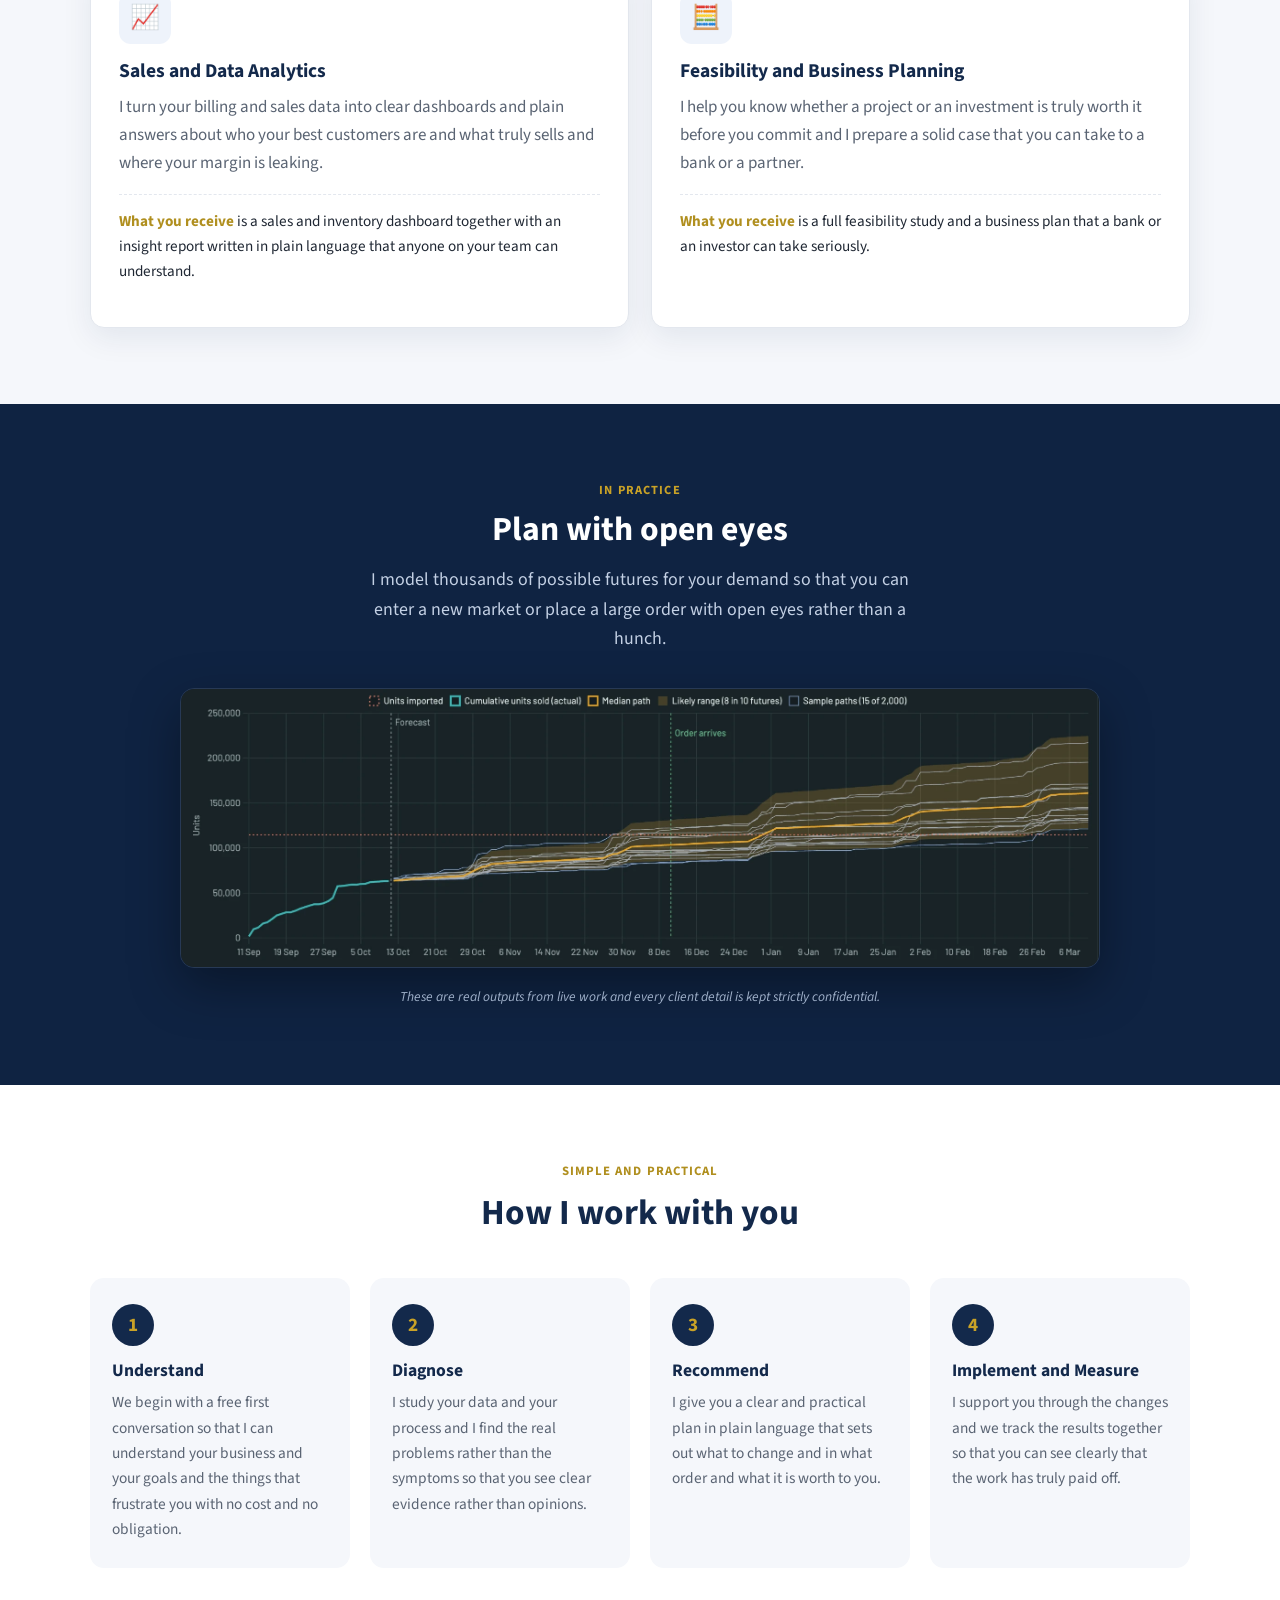
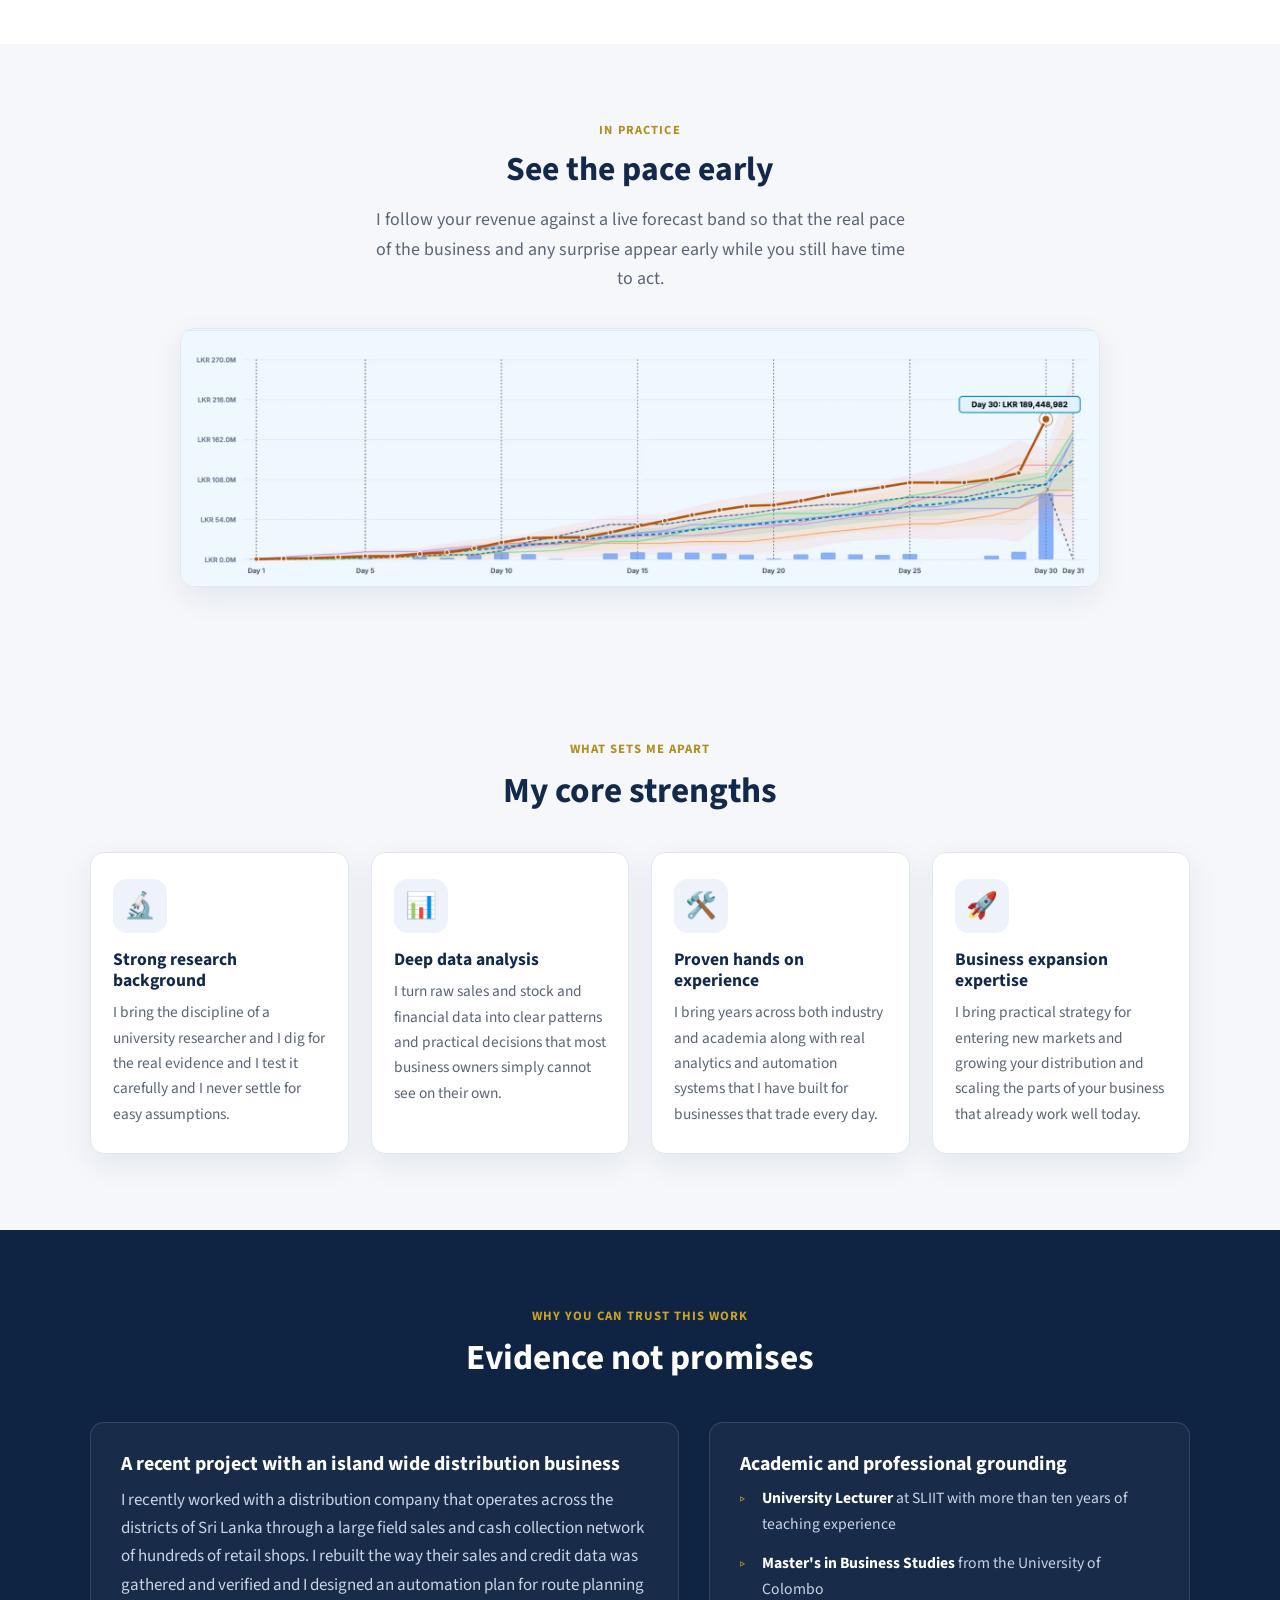
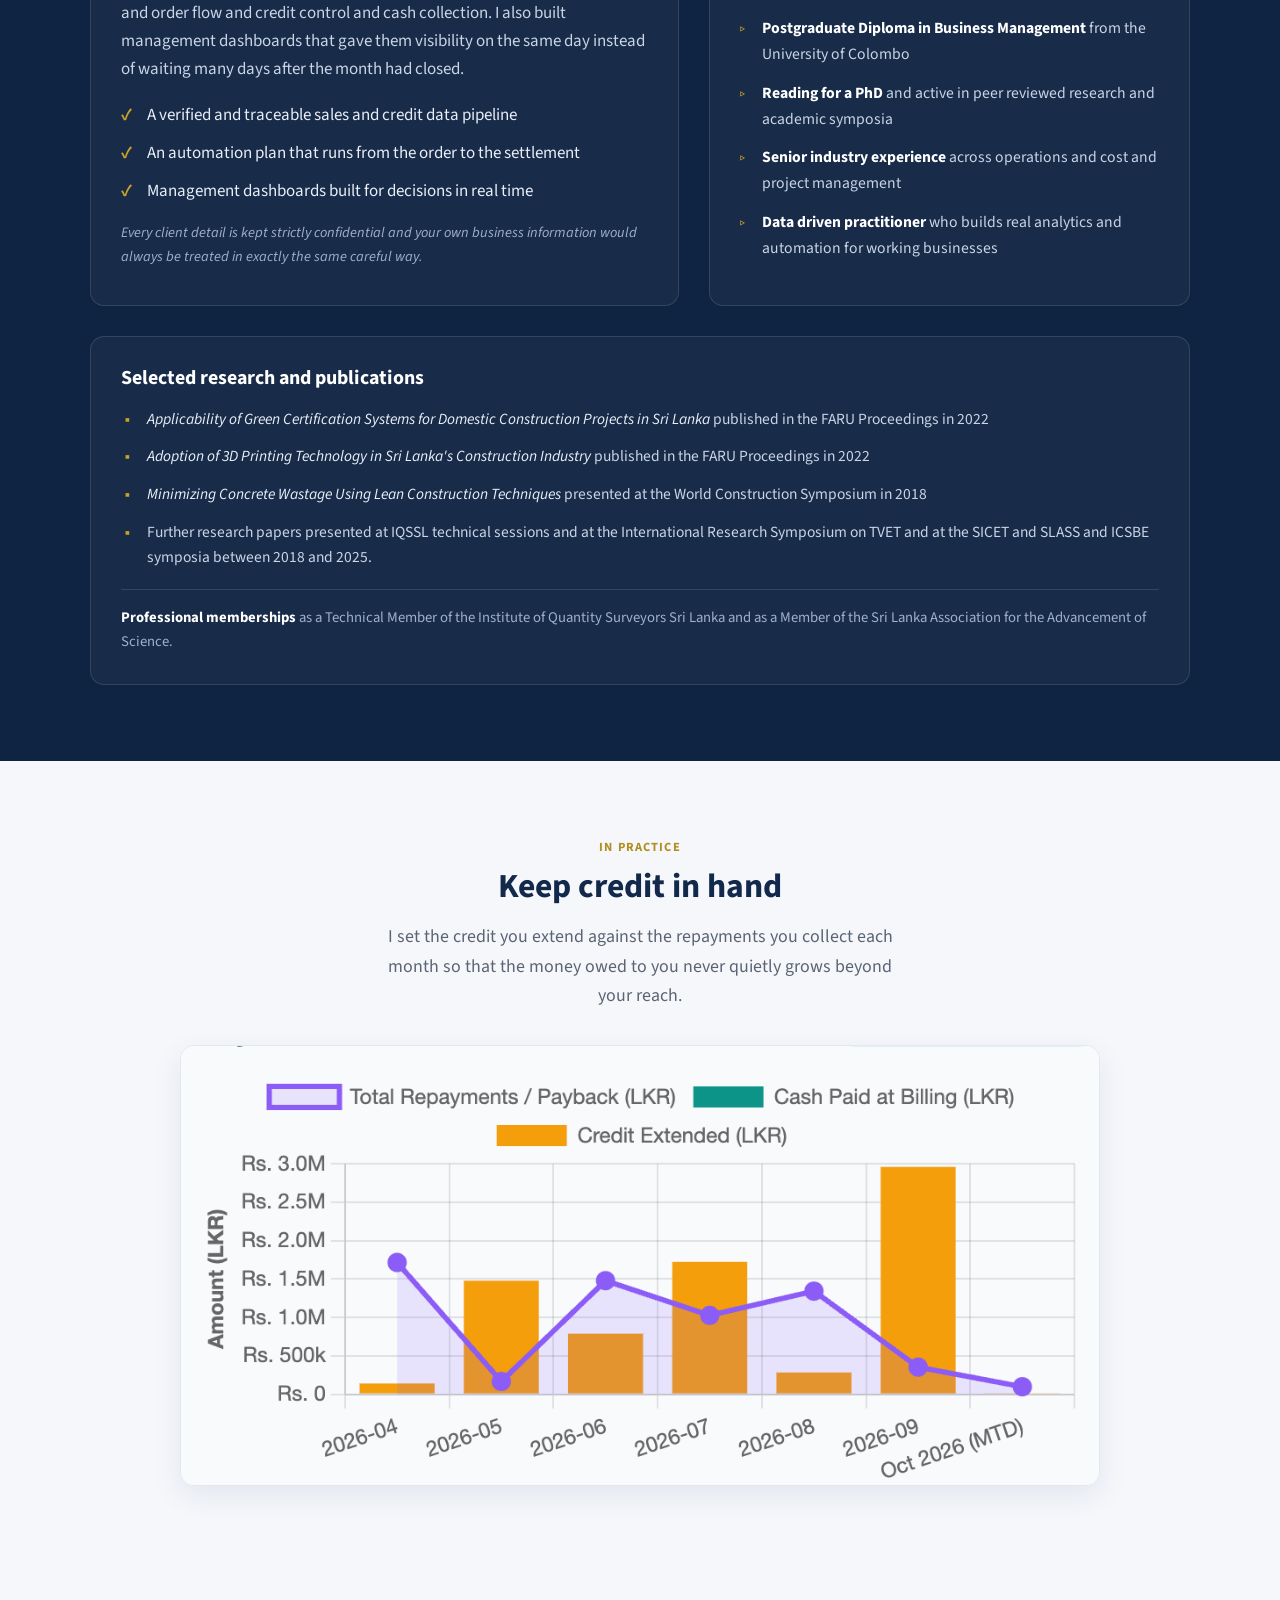
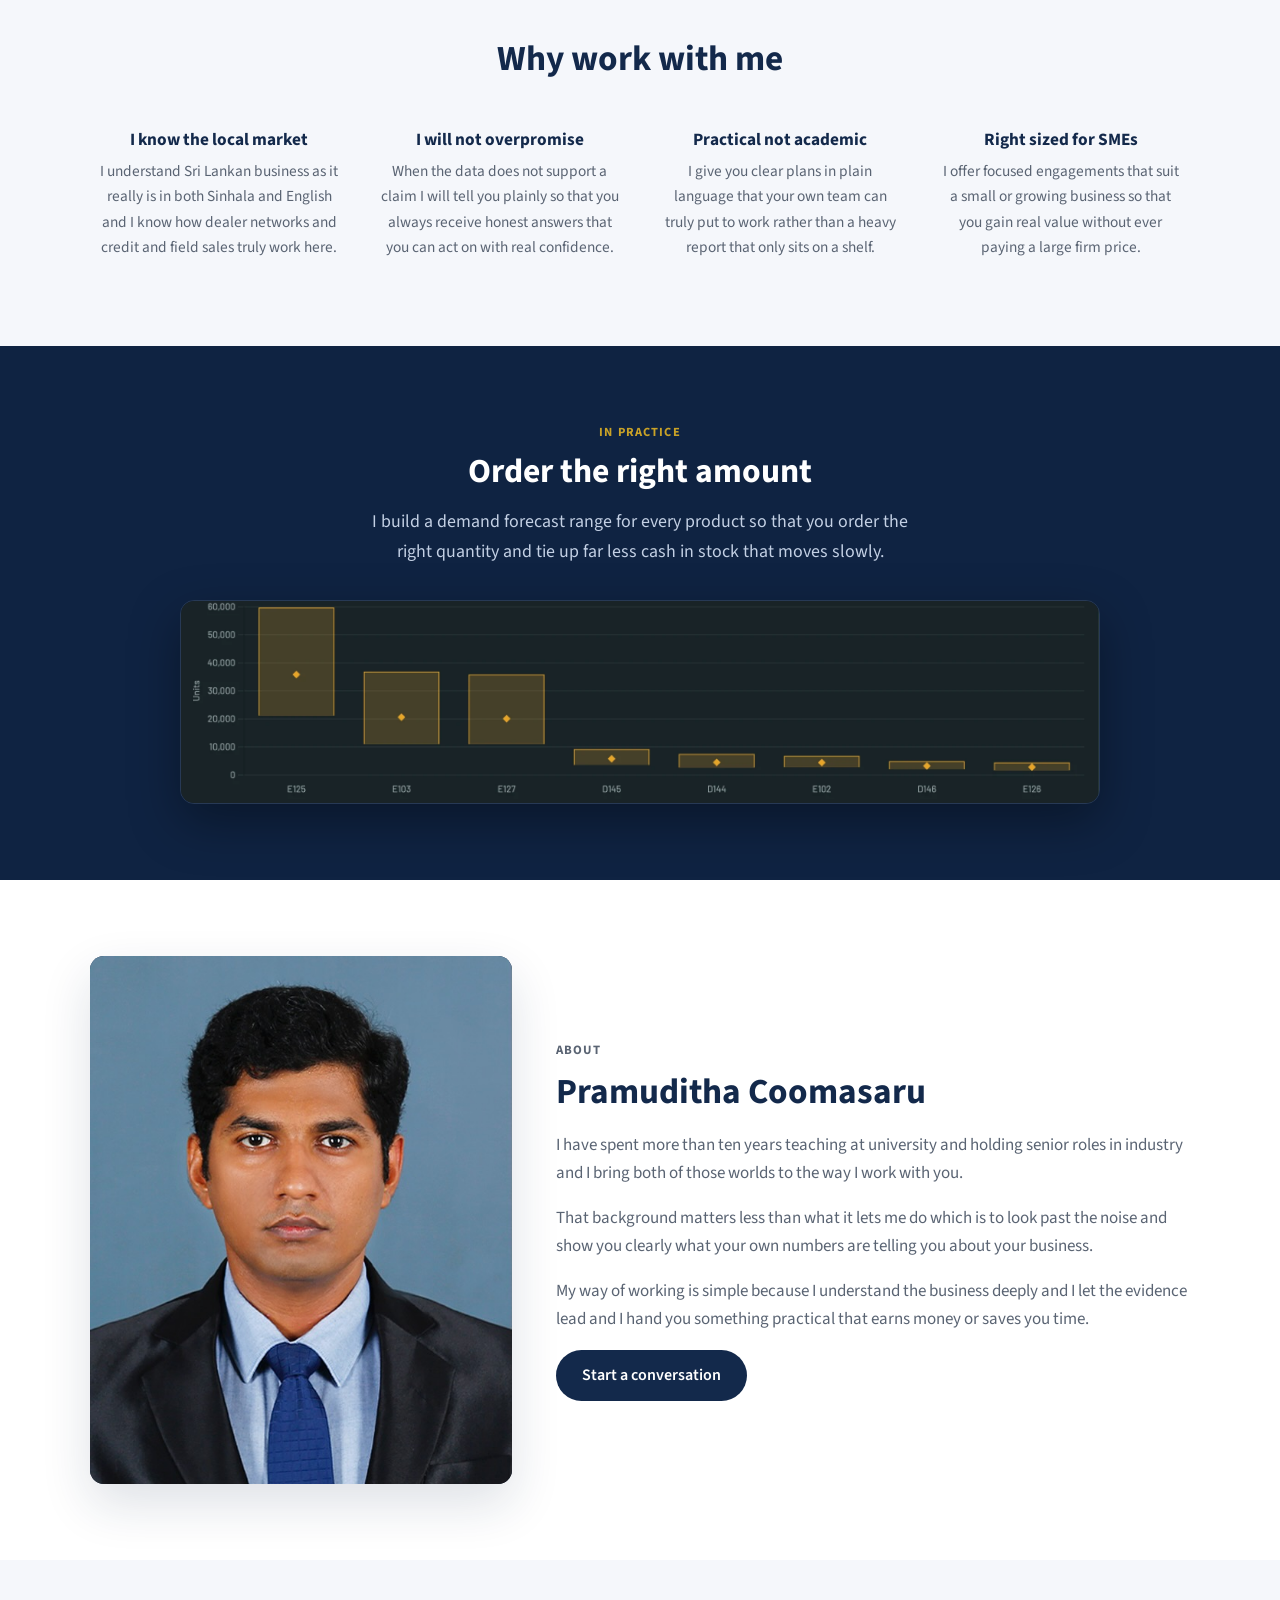
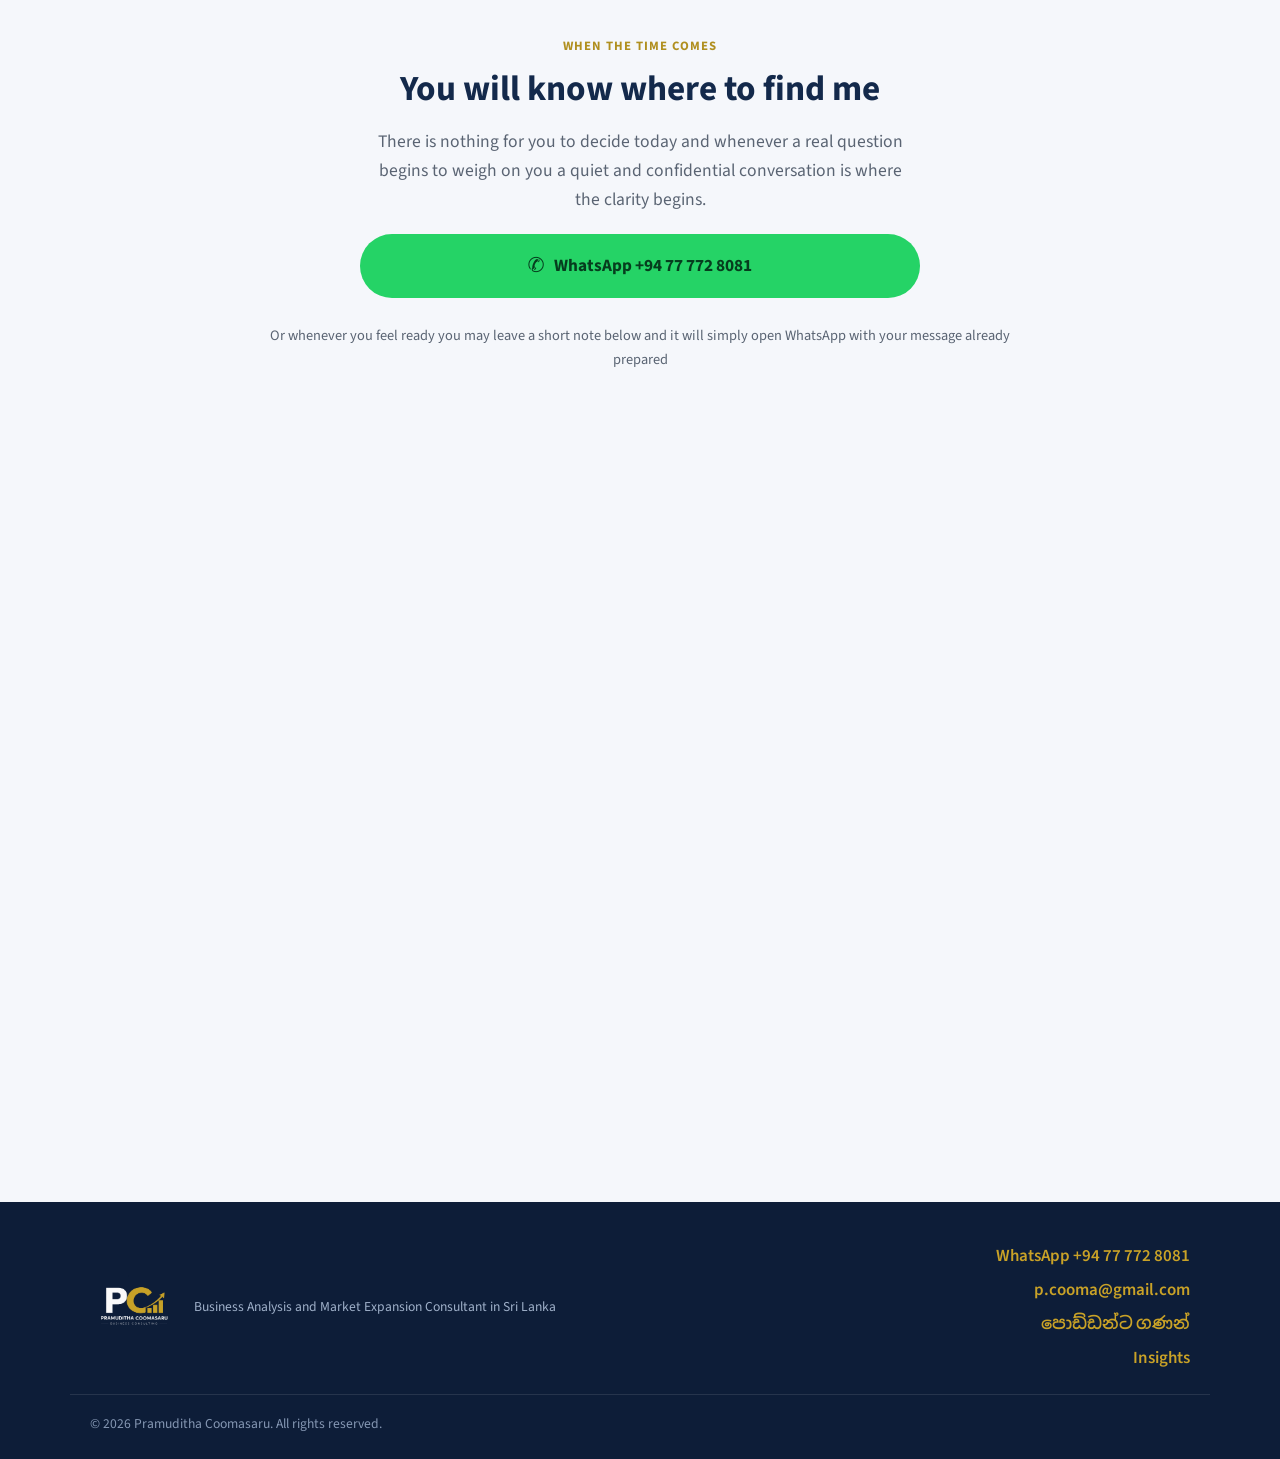
==== commit 0e2b21a3: "Add dual-path homepage and refine Sinhala copy" ====
--- a/index.html
+++ b/index.html
@@ -107,7 +107,7 @@
 </head>
 <body>
   <!-- Header -->
-  <header class="site-header" id="top">
+  <header class="site-header">
     <div class="container header-inner">
       <a href="#top" class="brand" aria-label="Pramuditha Coomasaru home">
         <span class="brand-logo"><img src="logo-mark.png?v=2" alt="PC" width="63" height="26" /></span>
@@ -136,8 +136,33 @@
   </header>
 
   <main>
+    <section class="gateway" id="top" aria-labelledby="gateway-title">
+      <div class="container gateway-intro">
+        <p class="gateway-kicker" data-i18n="gateway.kicker">Research, analysis and education—applied to real needs.</p>
+        <h1 id="gateway-title" data-i18n="gateway.title">Welcome. What would you like to explore?</h1>
+        <p data-i18n="gateway.lead">My work brings evidence and practical thinking to two different needs: helping businesses make better decisions, and helping young children build strong foundations in mathematics.</p>
+      </div>
+      <div class="container gateway-paths">
+        <a class="gateway-card gateway-business" href="#consultancy">
+          <span class="gateway-icon" aria-hidden="true">↗</span>
+          <span class="gateway-label" data-i18n="gateway.business.label">For entrepreneurs and SME owners</span>
+          <strong data-i18n="gateway.business.title">Business Analysis &amp;<br />Market Expansion</strong>
+          <span class="gateway-copy" data-i18n="gateway.business.copy">Turn business data, processes and market opportunities into decisions you can act on.</span>
+          <span class="gateway-link" data-i18n="gateway.business.cta">Explore consultancy services <b aria-hidden="true">→</b></span>
+        </a>
+        <a class="gateway-card gateway-learning" href="/poddanta-ganan/" lang="si">
+          <span class="gateway-stars" aria-hidden="true">✦　·　★</span>
+          <span class="gateway-label" data-i18n="gateway.learning.label">වයස අවුරුදු 3–6 දරුවන් සහ දෙමාපියන් සඳහා</span>
+          <strong data-i18n="gateway.learning.title">පොඩ්ඩන්ට<br />ගණන්</strong>
+          <span class="gateway-copy" data-i18n="gateway.learning.copy">දෙමාපියන් සමඟ සෙල්ලම් කරමින් ගණිතයේ මූලික සංකල්ප හුරු කරවන සිංහල ක්‍රීඩා.</span>
+          <span class="gateway-link" data-i18n="gateway.learning.cta">ළමා ගණිත ක්‍රීඩා බලන්න <b aria-hidden="true">→</b></span>
+        </a>
+      </div>
+      <a class="gateway-scroll" href="#consultancy" data-i18n="gateway.scroll">More about the consultancy</a>
+    </section>
+
     <!-- Hero -->
-    <section class="hero">
+    <section class="hero" id="consultancy">
       <div class="container hero-grid">
         <div class="hero-copy">
           <p class="eyebrow" data-i18n="hero.eyebrow">For entrepreneurs and SME owners and growing businesses across Sri Lanka</p>
--- a/styles.css
+++ b/styles.css
@@ -148,6 +148,48 @@
 .nav-burger span { width: 24px; height: 2.5px; background: var(--navy); border-radius: 2px; transition: .2s; }
 
 /* ---------- Hero ---------- */
+.gateway {
+  position: relative; overflow: hidden; padding: 72px 0 34px;
+  background:
+    radial-gradient(circle at 11% 12%, rgba(201,162,39,.16), transparent 26%),
+    radial-gradient(circle at 88% 24%, rgba(135,76,174,.15), transparent 28%),
+    linear-gradient(145deg, #f9fbff 0%, #fff 48%, #fbf7ff 100%);
+}
+.gateway::before {
+  content: ""; position: absolute; inset: 0; pointer-events: none; opacity: .34;
+  background-image: radial-gradient(#13294b 0.7px, transparent 0.7px); background-size: 24px 24px;
+  mask-image: linear-gradient(to bottom, #000, transparent 70%);
+}
+.gateway-intro { position: relative; text-align: center; max-width: 820px; }
+.gateway-kicker { color: var(--gold-600); font-weight: 700; letter-spacing: .04em; margin-bottom: 12px; }
+.gateway h1 { font-size: clamp(2.25rem, 5vw, 4.25rem); letter-spacing: -.035em; margin-bottom: 14px; }
+.gateway-intro > p:last-child { max-width: 65ch; margin: 0 auto; color: var(--muted); font-size: 1.13rem; }
+.gateway-paths { position: relative; display: grid; grid-template-columns: 1fr 1fr; gap: 22px; margin-top: 42px; }
+.gateway-card {
+  min-height: 345px; border-radius: 26px; padding: 34px; display: flex; flex-direction: column;
+  align-items: flex-start; position: relative; overflow: hidden; isolation: isolate;
+  transition: transform .25s ease, box-shadow .25s ease; box-shadow: 0 22px 55px rgba(19,41,75,.14);
+}
+.gateway-card:hover { transform: translateY(-6px); box-shadow: 0 28px 65px rgba(19,41,75,.21); }
+.gateway-card strong { font-size: clamp(1.8rem, 3.4vw, 2.65rem); line-height: 1.07; margin: 22px 0 14px; }
+.gateway-card .gateway-label { font-size: .82rem; font-weight: 700; letter-spacing: .055em; text-transform: uppercase; }
+.gateway-copy { font-size: 1.05rem; max-width: 43ch; }
+.gateway-link { margin-top: auto; font-weight: 700; padding-top: 24px; }
+.gateway-link b { transition: transform .2s ease; display: inline-block; }
+.gateway-card:hover .gateway-link b { transform: translateX(5px); }
+.gateway-business { background: linear-gradient(145deg, #0d1d38, #1c3a66); color: #fff; }
+.gateway-business strong, .gateway-business .gateway-link { color: #fff; }
+.gateway-business .gateway-label { color: #e6c95d; }
+.gateway-business .gateway-copy { color: #d5deeb; }
+.gateway-icon { position: absolute; right: 28px; top: 20px; font-size: 5rem; line-height: 1; color: rgba(255,255,255,.08); }
+.gateway-learning { background: linear-gradient(145deg, #fff6d9, #f4dcff 58%, #dcecff); color: #40215d; font-family: "Noto Sans Sinhala", var(--font); }
+.gateway-learning::after { content: "🌼  🔵  1  2  3"; position: absolute; right: -18px; bottom: 24px; font-size: 2.2rem; opacity: .13; transform: rotate(-8deg); z-index: -1; }
+.gateway-learning strong, .gateway-learning .gateway-link { color: #552578; }
+.gateway-learning .gateway-label { color: #8b4c23; }
+.gateway-learning .gateway-copy { color: #5f4b67; }
+.gateway-stars { position: absolute; right: 26px; top: 26px; color: #ef8a35; font-size: 1.25rem; }
+.gateway-scroll { position: relative; display: table; margin: 28px auto 0; color: var(--muted); font-size: .9rem; border-bottom: 1px solid #cbd2dc; }
+
 .hero { background: linear-gradient(170deg, #f5f8fd 0%, #eef3fb 60%, #ffffff 100%); padding: 68px 0 72px; }
 .hero-grid { display: grid; grid-template-columns: 1.25fr .9fr; gap: 48px; align-items: center; }
 .eyebrow { text-transform: uppercase; letter-spacing: .08em; font-size: .8rem; font-weight: 700; color: var(--gold-600); margin: 0 0 .8em; }
@@ -414,6 +456,9 @@
 
 /* ---------- Responsive ---------- */
 @media (max-width: 920px) {
+  .gateway { padding-top: 56px; }
+  .gateway-paths { grid-template-columns: 1fr; max-width: 680px; }
+  .gateway-card { min-height: 310px; }
   .hero-grid { grid-template-columns: 1fr; gap: 36px; }
   .hero-card { max-width: 420px; }
   .proof-grid, .about-grid { grid-template-columns: 1fr; }
@@ -436,6 +481,13 @@
 }
 @media (max-width: 480px) {
   body { font-size: 16px; }
+  .gateway { padding: 44px 0 26px; }
+  .gateway-intro { text-align: left; }
+  .gateway h1 { font-size: 2.25rem; }
+  .gateway-intro > p:last-child { font-size: 1rem; }
+  .gateway-paths { margin-top: 28px; gap: 16px; }
+  .gateway-card { min-height: 300px; padding: 26px; border-radius: 20px; }
+  .gateway-card strong { font-size: 1.85rem; }
   .section { padding: 56px 0; }
   .steps, .why-grid, .strengths-grid, .trust-inner { grid-template-columns: 1fr; }
   .hero-buttons .btn { width: 100%; }
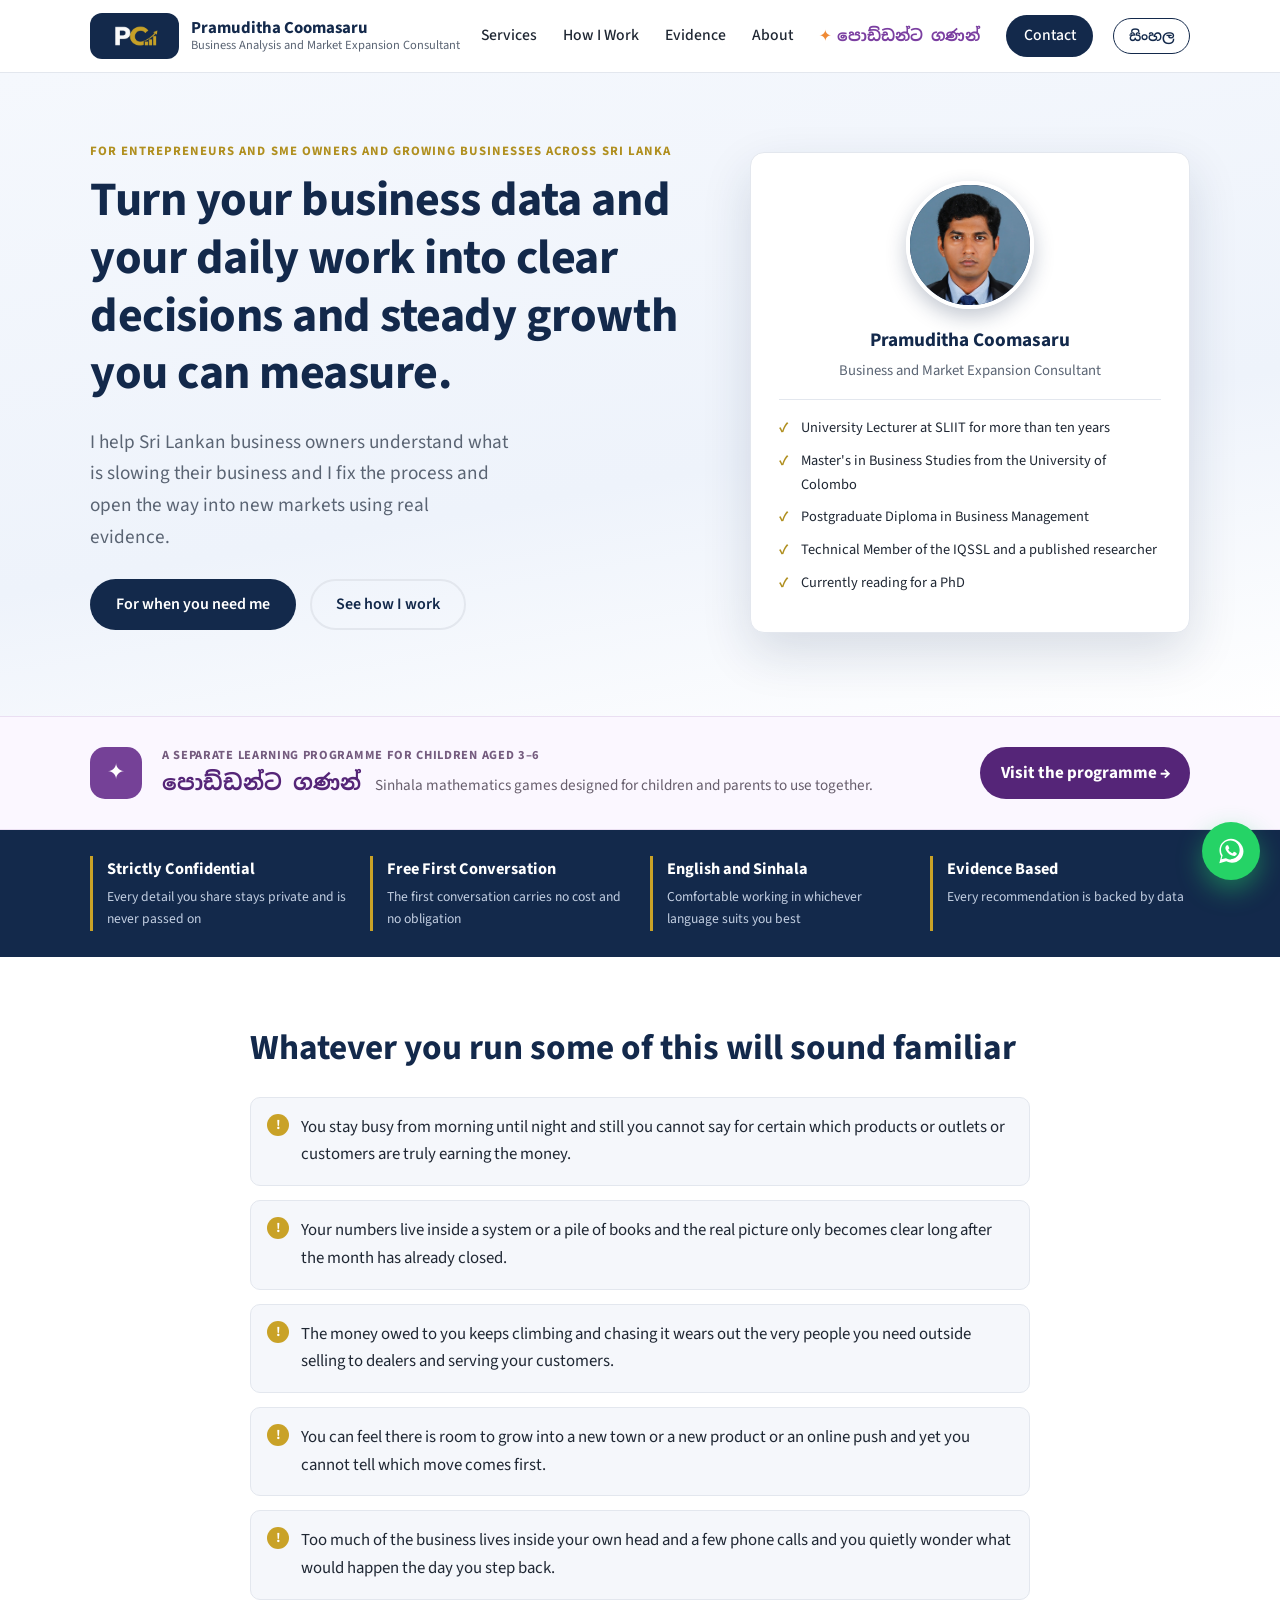
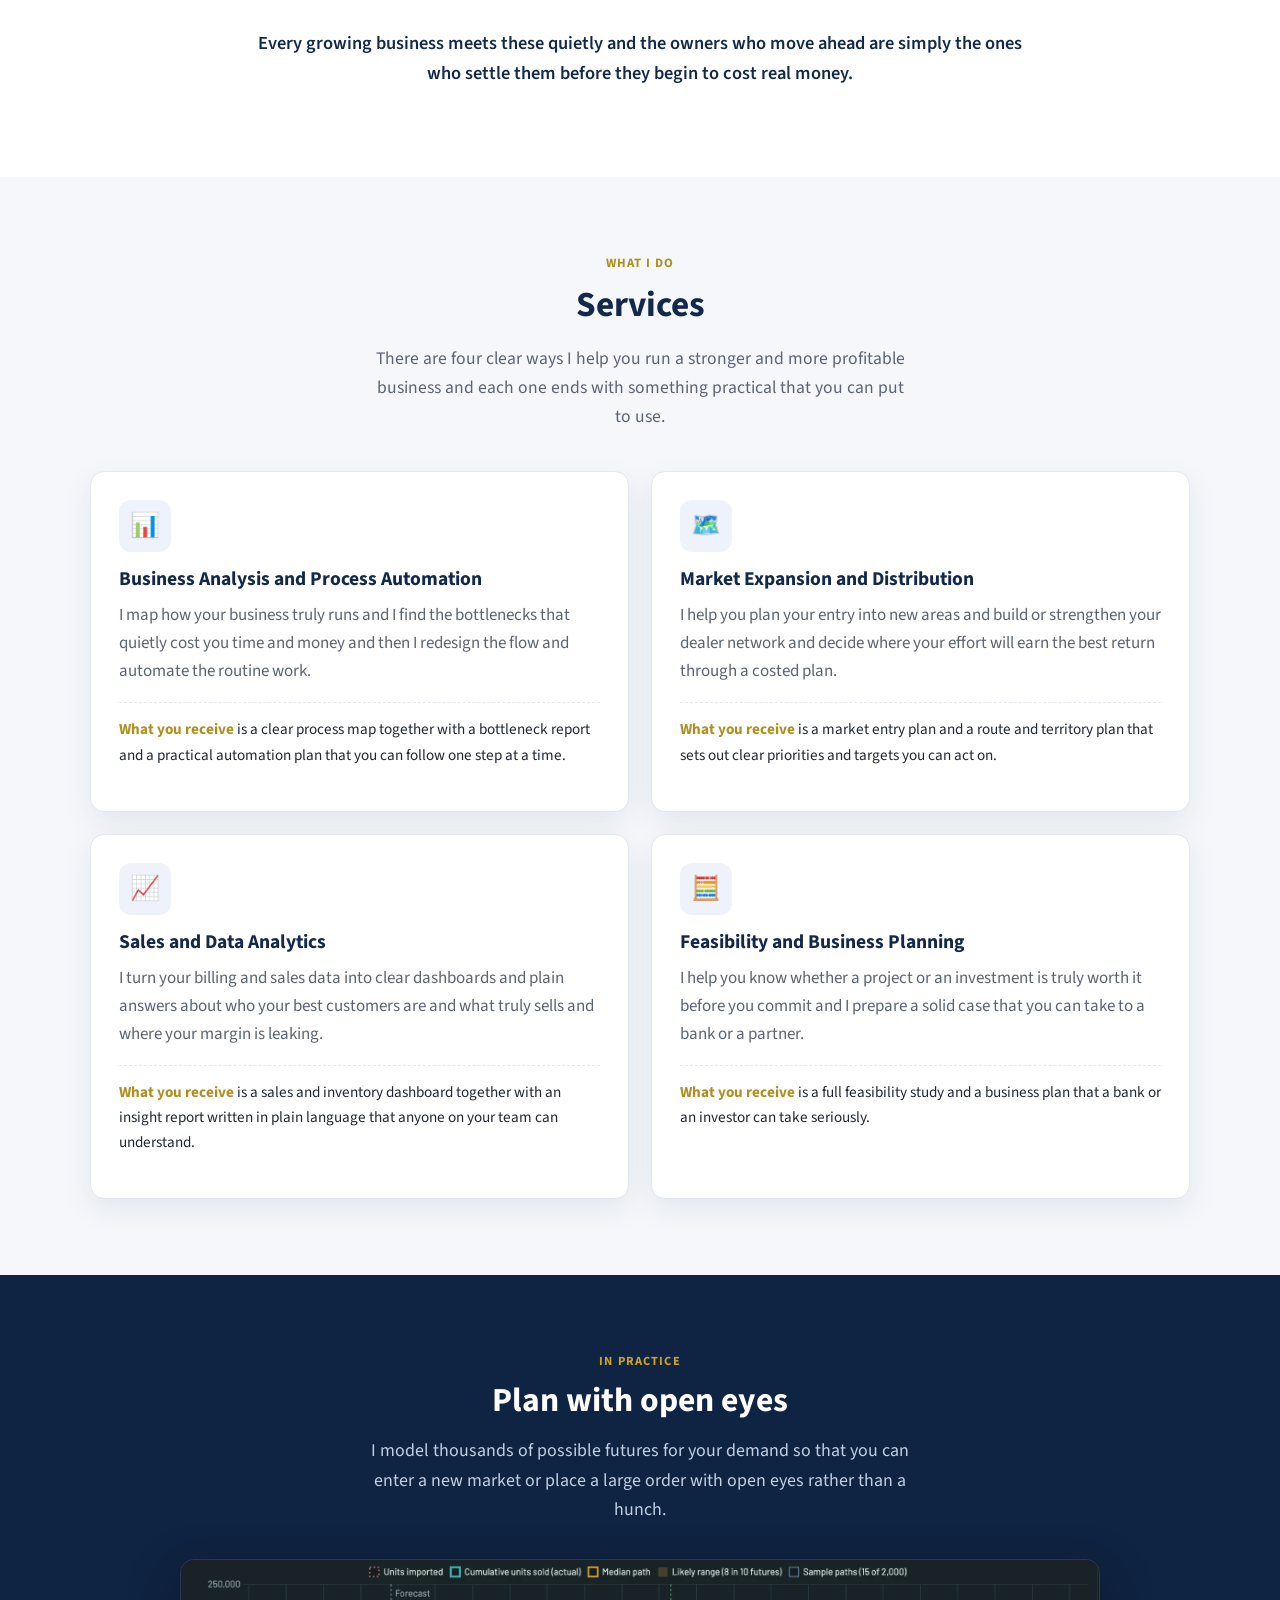
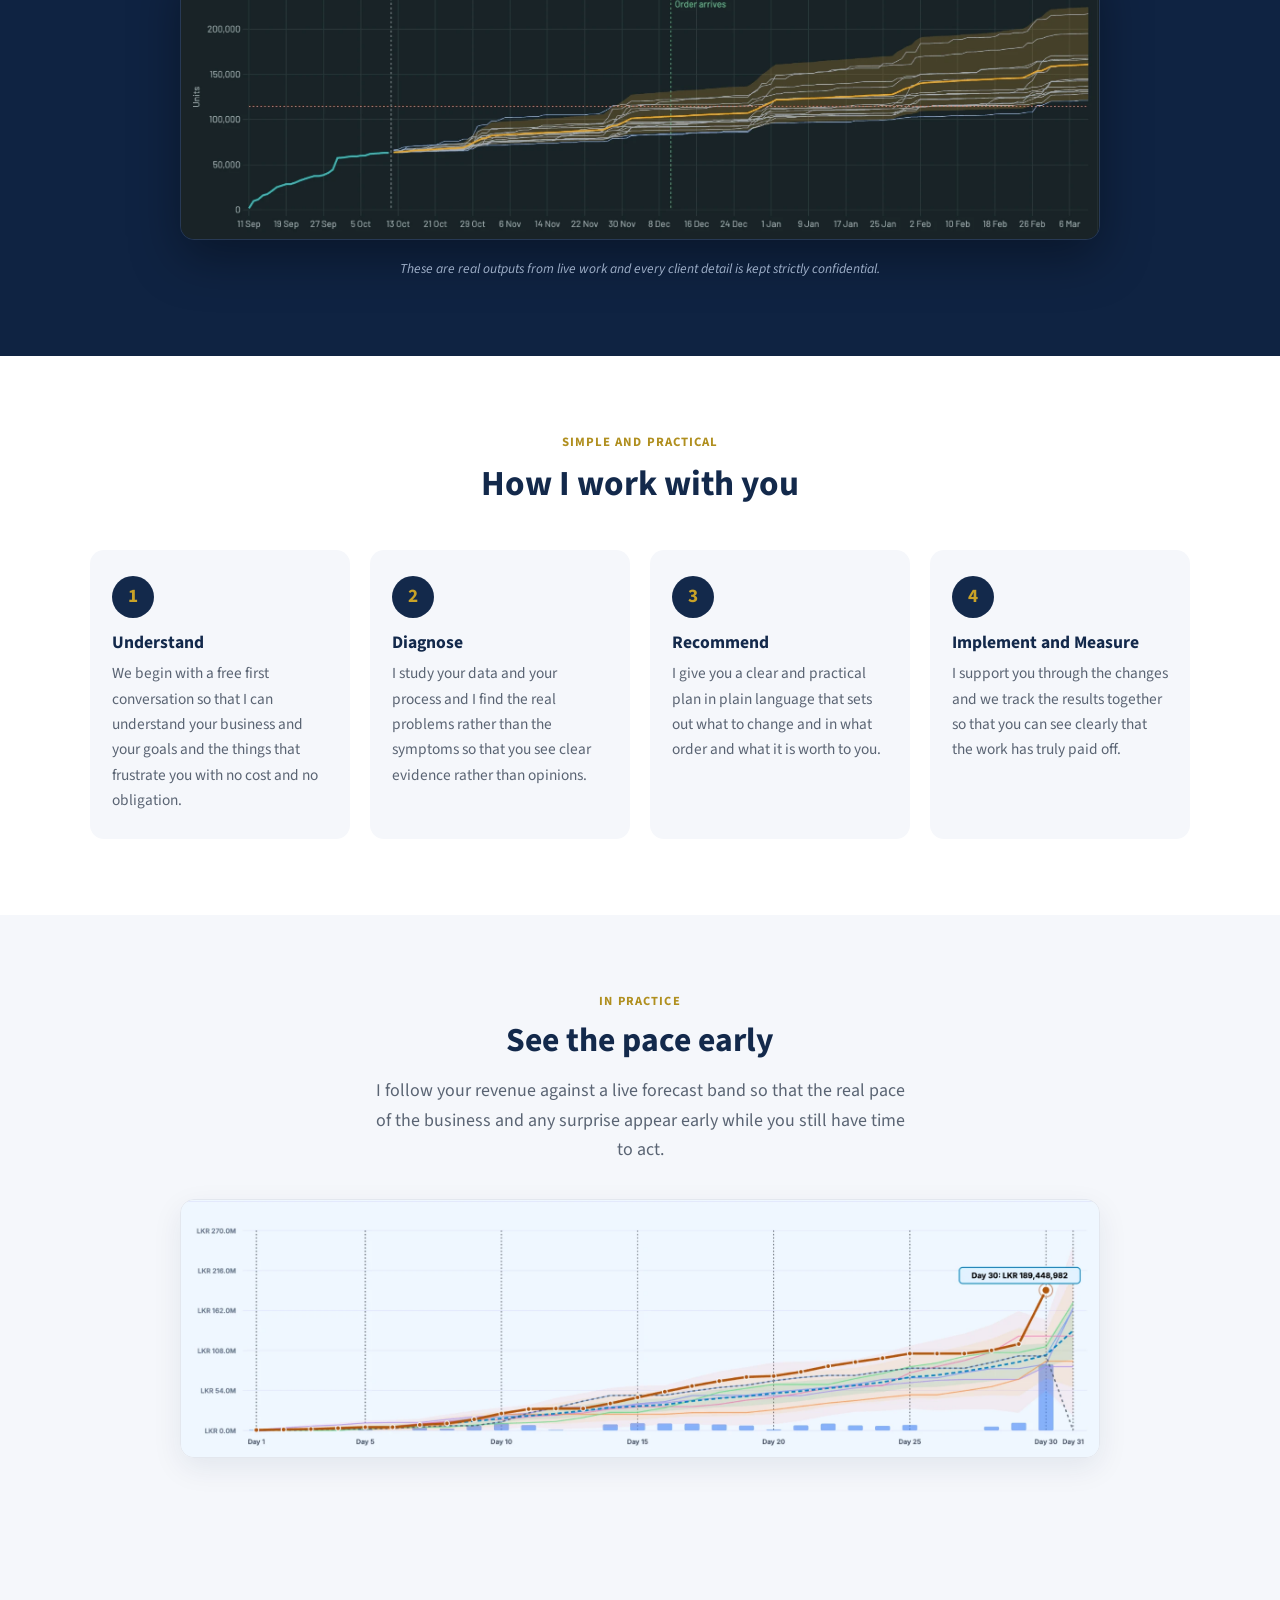
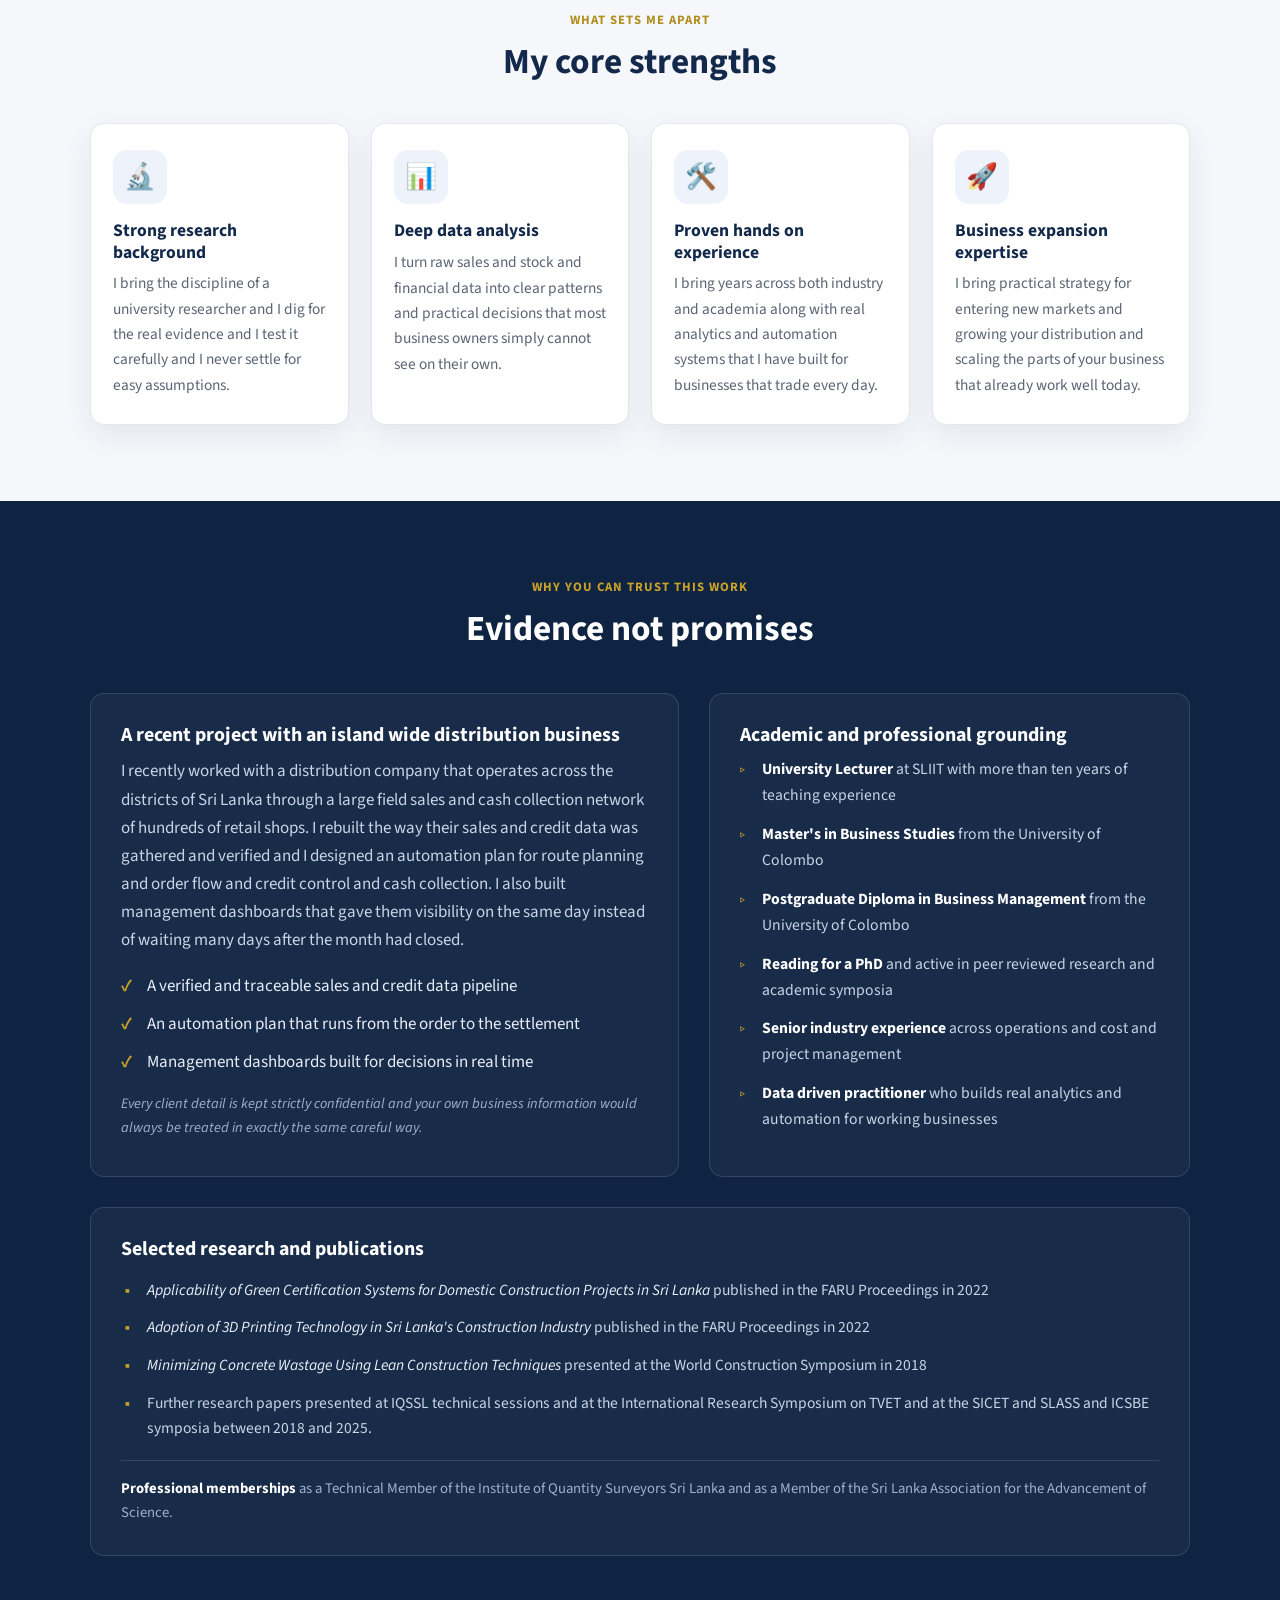
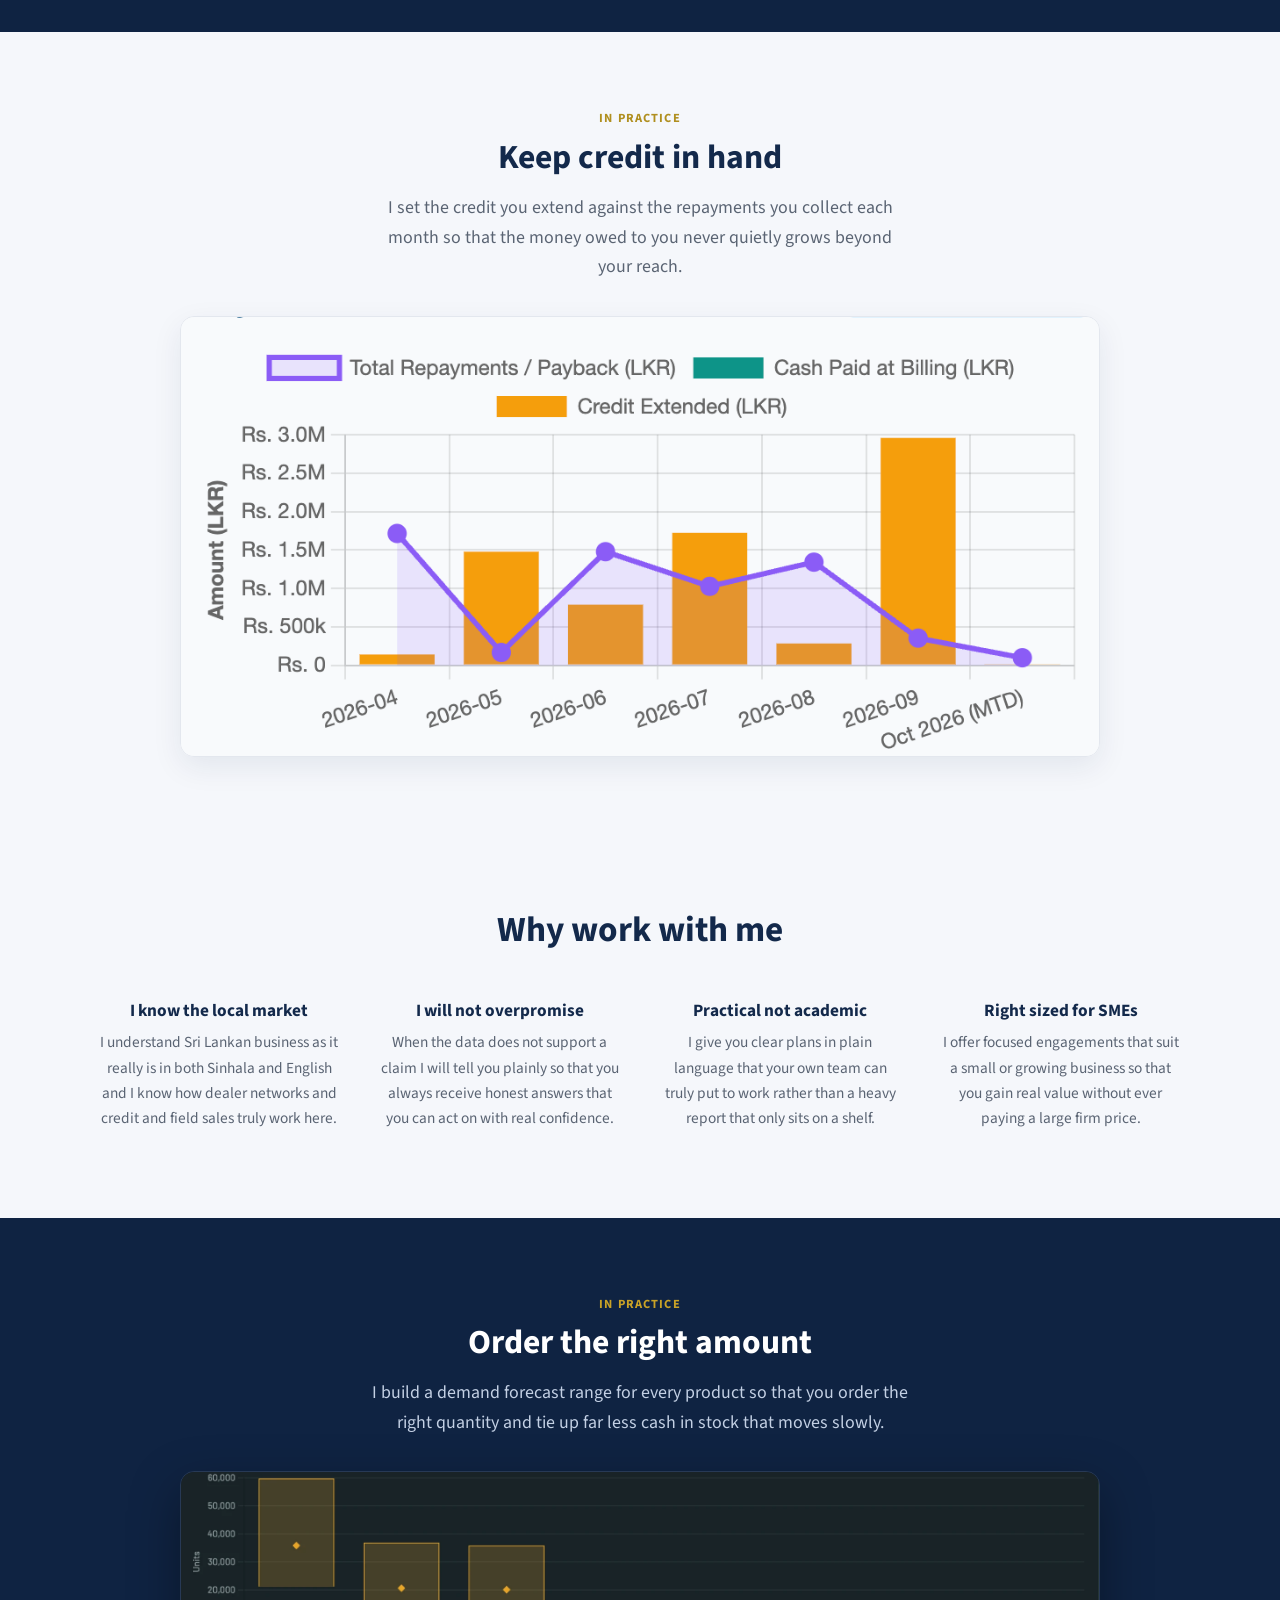
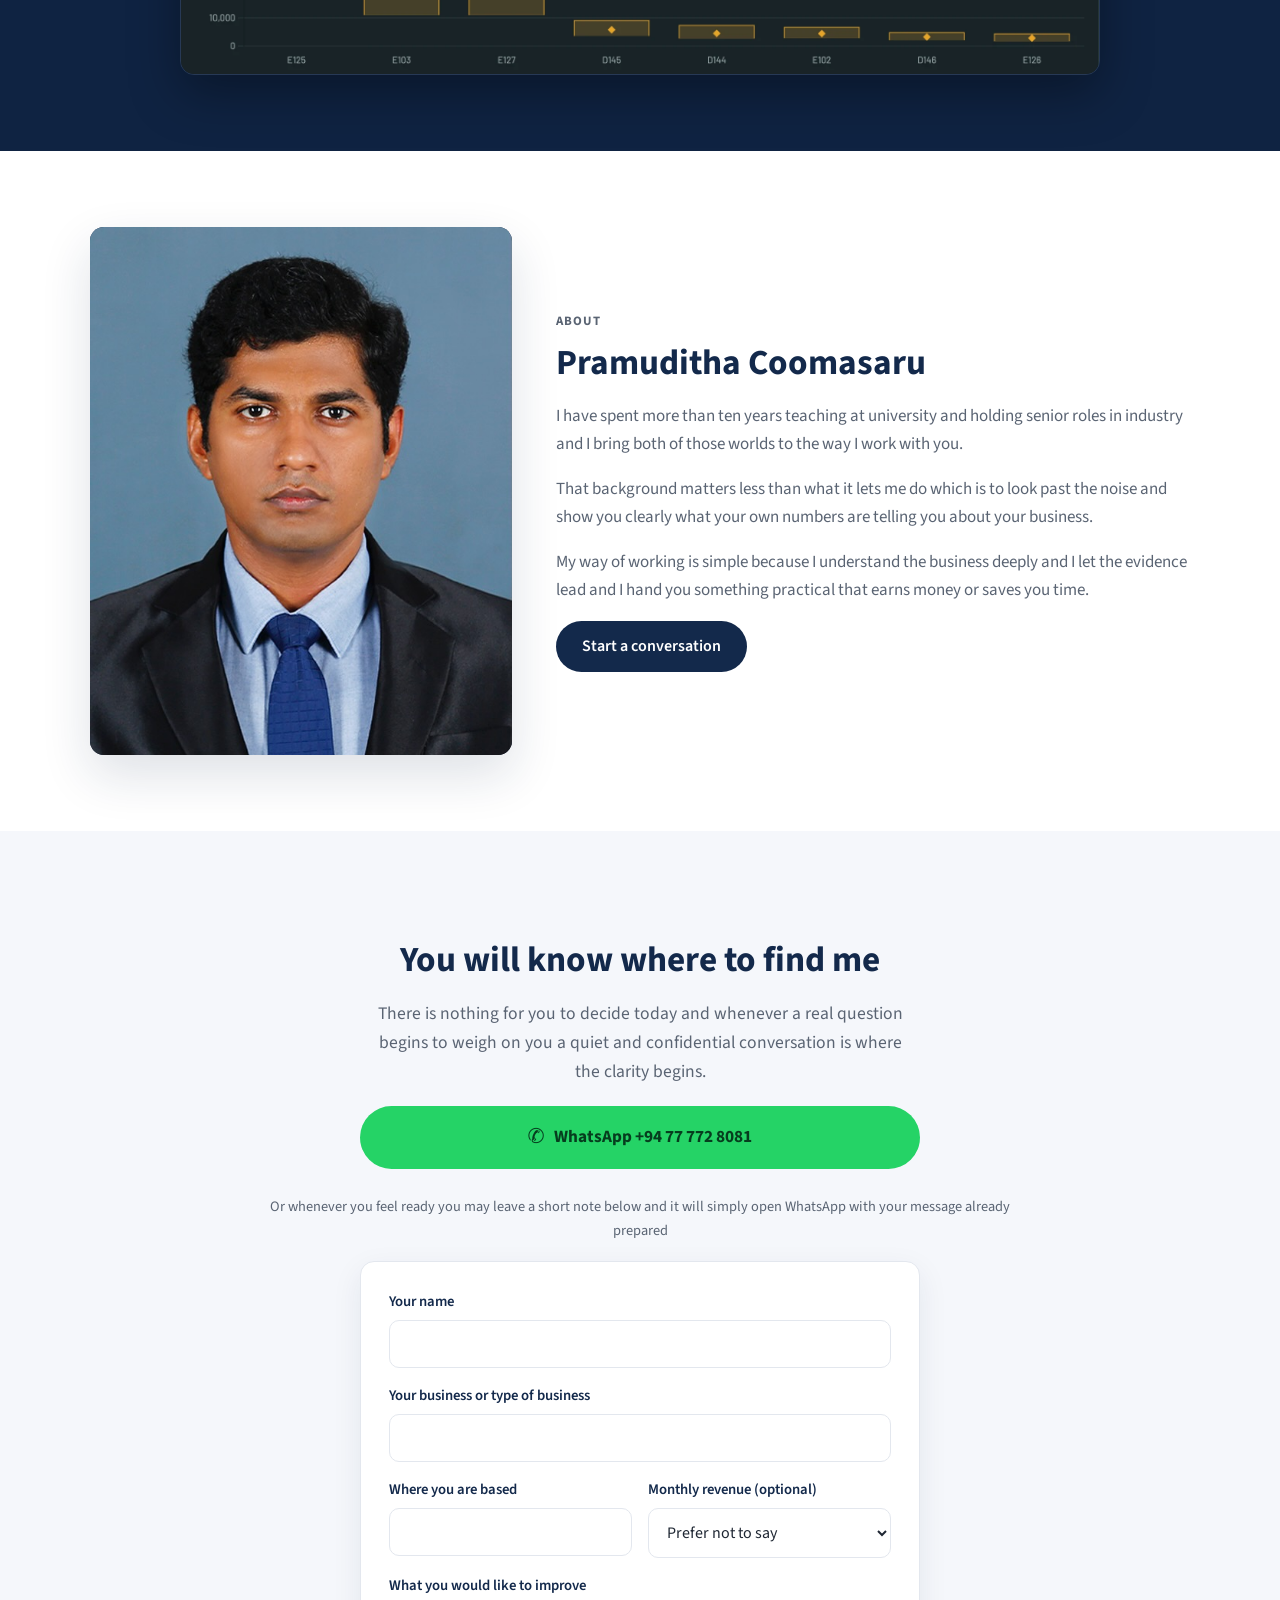
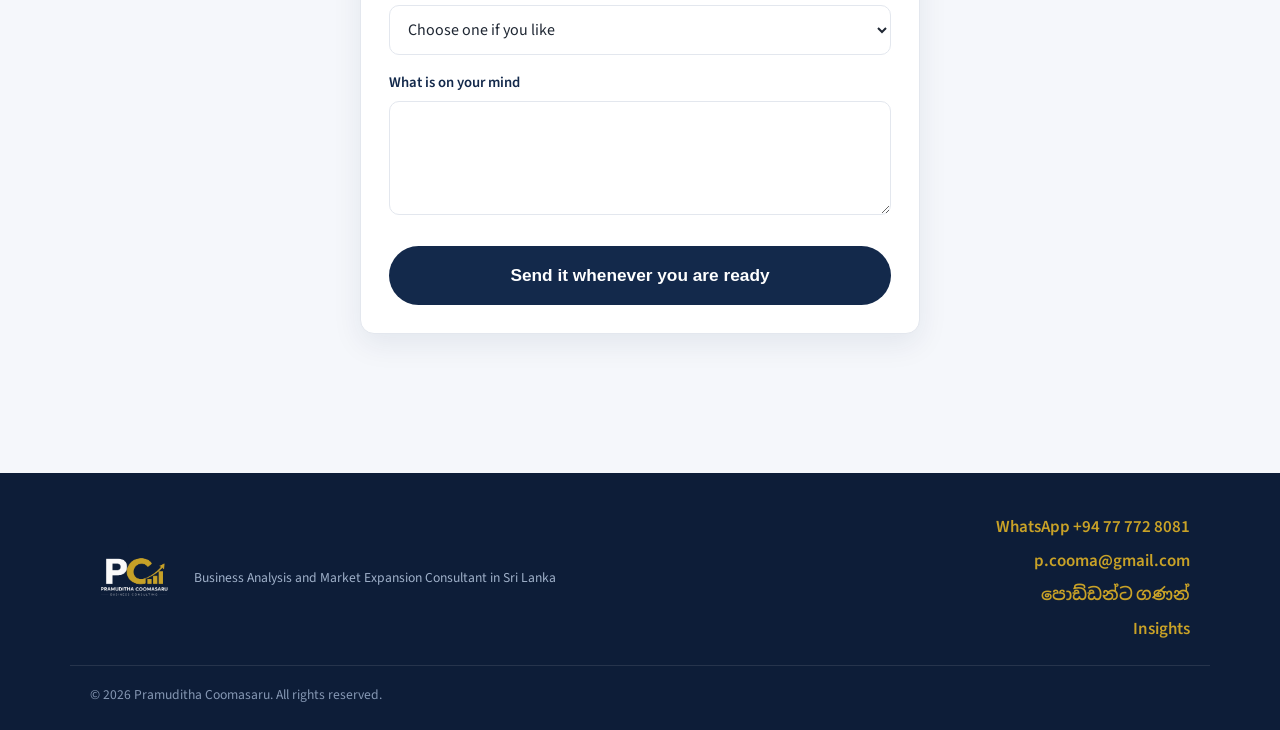
==== commit b14d9af2: "Simplify homepage and separate learning programme" ====
--- a/index.html
+++ b/index.html
@@ -136,33 +136,8 @@
   </header>
 
   <main>
-    <section class="gateway" id="top" aria-labelledby="gateway-title">
-      <div class="container gateway-intro">
-        <p class="gateway-kicker" data-i18n="gateway.kicker">Research, analysis and education—applied to real needs.</p>
-        <h1 id="gateway-title" data-i18n="gateway.title">Welcome. What would you like to explore?</h1>
-        <p data-i18n="gateway.lead">My work brings evidence and practical thinking to two different needs: helping businesses make better decisions, and helping young children build strong foundations in mathematics.</p>
-      </div>
-      <div class="container gateway-paths">
-        <a class="gateway-card gateway-business" href="#consultancy">
-          <span class="gateway-icon" aria-hidden="true">↗</span>
-          <span class="gateway-label" data-i18n="gateway.business.label">For entrepreneurs and SME owners</span>
-          <strong data-i18n="gateway.business.title">Business Analysis &amp;<br />Market Expansion</strong>
-          <span class="gateway-copy" data-i18n="gateway.business.copy">Turn business data, processes and market opportunities into decisions you can act on.</span>
-          <span class="gateway-link" data-i18n="gateway.business.cta">Explore consultancy services <b aria-hidden="true">→</b></span>
-        </a>
-        <a class="gateway-card gateway-learning" href="/poddanta-ganan/" lang="si">
-          <span class="gateway-stars" aria-hidden="true">✦　·　★</span>
-          <span class="gateway-label" data-i18n="gateway.learning.label">වයස අවුරුදු 3–6 දරුවන් සහ දෙමාපියන් සඳහා</span>
-          <strong data-i18n="gateway.learning.title">පොඩ්ඩන්ට<br />ගණන්</strong>
-          <span class="gateway-copy" data-i18n="gateway.learning.copy">දෙමාපියන් සමඟ සෙල්ලම් කරමින් ගණිතයේ මූලික සංකල්ප හුරු කරවන සිංහල ක්‍රීඩා.</span>
-          <span class="gateway-link" data-i18n="gateway.learning.cta">ළමා ගණිත ක්‍රීඩා බලන්න <b aria-hidden="true">→</b></span>
-        </a>
-      </div>
-      <a class="gateway-scroll" href="#consultancy" data-i18n="gateway.scroll">More about the consultancy</a>
-    </section>
-
     <!-- Hero -->
-    <section class="hero" id="consultancy">
+    <section class="hero" id="top">
       <div class="container hero-grid">
         <div class="hero-copy">
           <p class="eyebrow" data-i18n="hero.eyebrow">For entrepreneurs and SME owners and growing businesses across Sri Lanka</p>
@@ -190,6 +165,18 @@
         </aside>
       </div>
     </section>
+
+    <aside class="product-bridge" aria-label="Children's mathematics programme">
+      <div class="container product-bridge-inner">
+        <div class="product-bridge-mark" aria-hidden="true">✦</div>
+        <div class="product-bridge-copy">
+          <span data-i18n="bridge.label">A separate learning programme for children aged 3–6</span>
+          <strong lang="si">පොඩ්ඩන්ට ගණන්</strong>
+          <p data-i18n="bridge.copy">Sinhala mathematics games designed for children and parents to use together.</p>
+        </div>
+        <a href="/poddanta-ganan/" data-i18n="bridge.cta">Visit the programme <span aria-hidden="true">→</span></a>
+      </div>
+    </aside>
 
     <!-- Trust strip -->
     <section class="trust-strip" aria-label="Credentials">
--- a/styles.css
+++ b/styles.css
@@ -148,48 +148,6 @@
 .nav-burger span { width: 24px; height: 2.5px; background: var(--navy); border-radius: 2px; transition: .2s; }
 
 /* ---------- Hero ---------- */
-.gateway {
-  position: relative; overflow: hidden; padding: 72px 0 34px;
-  background:
-    radial-gradient(circle at 11% 12%, rgba(201,162,39,.16), transparent 26%),
-    radial-gradient(circle at 88% 24%, rgba(135,76,174,.15), transparent 28%),
-    linear-gradient(145deg, #f9fbff 0%, #fff 48%, #fbf7ff 100%);
-}
-.gateway::before {
-  content: ""; position: absolute; inset: 0; pointer-events: none; opacity: .34;
-  background-image: radial-gradient(#13294b 0.7px, transparent 0.7px); background-size: 24px 24px;
-  mask-image: linear-gradient(to bottom, #000, transparent 70%);
-}
-.gateway-intro { position: relative; text-align: center; max-width: 820px; }
-.gateway-kicker { color: var(--gold-600); font-weight: 700; letter-spacing: .04em; margin-bottom: 12px; }
-.gateway h1 { font-size: clamp(2.25rem, 5vw, 4.25rem); letter-spacing: -.035em; margin-bottom: 14px; }
-.gateway-intro > p:last-child { max-width: 65ch; margin: 0 auto; color: var(--muted); font-size: 1.13rem; }
-.gateway-paths { position: relative; display: grid; grid-template-columns: 1fr 1fr; gap: 22px; margin-top: 42px; }
-.gateway-card {
-  min-height: 345px; border-radius: 26px; padding: 34px; display: flex; flex-direction: column;
-  align-items: flex-start; position: relative; overflow: hidden; isolation: isolate;
-  transition: transform .25s ease, box-shadow .25s ease; box-shadow: 0 22px 55px rgba(19,41,75,.14);
-}
-.gateway-card:hover { transform: translateY(-6px); box-shadow: 0 28px 65px rgba(19,41,75,.21); }
-.gateway-card strong { font-size: clamp(1.8rem, 3.4vw, 2.65rem); line-height: 1.07; margin: 22px 0 14px; }
-.gateway-card .gateway-label { font-size: .82rem; font-weight: 700; letter-spacing: .055em; text-transform: uppercase; }
-.gateway-copy { font-size: 1.05rem; max-width: 43ch; }
-.gateway-link { margin-top: auto; font-weight: 700; padding-top: 24px; }
-.gateway-link b { transition: transform .2s ease; display: inline-block; }
-.gateway-card:hover .gateway-link b { transform: translateX(5px); }
-.gateway-business { background: linear-gradient(145deg, #0d1d38, #1c3a66); color: #fff; }
-.gateway-business strong, .gateway-business .gateway-link { color: #fff; }
-.gateway-business .gateway-label { color: #e6c95d; }
-.gateway-business .gateway-copy { color: #d5deeb; }
-.gateway-icon { position: absolute; right: 28px; top: 20px; font-size: 5rem; line-height: 1; color: rgba(255,255,255,.08); }
-.gateway-learning { background: linear-gradient(145deg, #fff6d9, #f4dcff 58%, #dcecff); color: #40215d; font-family: "Noto Sans Sinhala", var(--font); }
-.gateway-learning::after { content: "🌼  🔵  1  2  3"; position: absolute; right: -18px; bottom: 24px; font-size: 2.2rem; opacity: .13; transform: rotate(-8deg); z-index: -1; }
-.gateway-learning strong, .gateway-learning .gateway-link { color: #552578; }
-.gateway-learning .gateway-label { color: #8b4c23; }
-.gateway-learning .gateway-copy { color: #5f4b67; }
-.gateway-stars { position: absolute; right: 26px; top: 26px; color: #ef8a35; font-size: 1.25rem; }
-.gateway-scroll { position: relative; display: table; margin: 28px auto 0; color: var(--muted); font-size: .9rem; border-bottom: 1px solid #cbd2dc; }
-
 .hero { background: linear-gradient(170deg, #f5f8fd 0%, #eef3fb 60%, #ffffff 100%); padding: 68px 0 72px; }
 .hero-grid { display: grid; grid-template-columns: 1.25fr .9fr; gap: 48px; align-items: center; }
 .eyebrow { text-transform: uppercase; letter-spacing: .08em; font-size: .8rem; font-weight: 700; color: var(--gold-600); margin: 0 0 .8em; }
@@ -216,6 +174,17 @@
 .hero-card-creds { list-style: none; margin: 0; padding: 16px 0 0; border-top: 1px solid var(--line); text-align: left; }
 .hero-card-creds li { position: relative; padding-left: 22px; font-size: .9rem; margin-bottom: 9px; color: var(--ink); }
 .hero-card-creds li::before { content: "✓"; position: absolute; left: 0; color: var(--gold-600); font-weight: 700; }
+
+/* Separate children's programme — intentionally compact */
+.product-bridge { background: #fbf7ff; border-top: 1px solid #eadff2; border-bottom: 1px solid #eadff2; }
+.product-bridge-inner { min-height: 112px; display: grid; grid-template-columns: auto 1fr auto; align-items: center; gap: 20px; padding-top: 18px; padding-bottom: 18px; }
+.product-bridge-mark { width: 52px; height: 52px; display: grid; place-items: center; border-radius: 15px; color: #fff; background: #754197; font-size: 1.35rem; }
+.product-bridge-copy { display: grid; grid-template-columns: auto 1fr; align-items: baseline; column-gap: 14px; }
+.product-bridge-copy > span { grid-column: 1 / -1; color: #755c7f; font-size: .78rem; font-weight: 700; letter-spacing: .055em; text-transform: uppercase; }
+.product-bridge-copy strong { color: #552578; font-family: "Noto Sans Sinhala", var(--font); font-size: 1.35rem; }
+.product-bridge-copy p { color: #675e6c; margin: 0; font-size: .95rem; }
+.product-bridge-inner > a { background: #552578; color: #fff; border-radius: 999px; padding: .72em 1.2em; font-weight: 700; white-space: nowrap; }
+.product-bridge-inner > a:hover { background: #6e3694; }
 
 /* ---------- Trust strip ---------- */
 .trust-strip { background: var(--navy); color: #fff; }
@@ -456,9 +425,6 @@
 
 /* ---------- Responsive ---------- */
 @media (max-width: 920px) {
-  .gateway { padding-top: 56px; }
-  .gateway-paths { grid-template-columns: 1fr; max-width: 680px; }
-  .gateway-card { min-height: 310px; }
   .hero-grid { grid-template-columns: 1fr; gap: 36px; }
   .hero-card { max-width: 420px; }
   .proof-grid, .about-grid { grid-template-columns: 1fr; }
@@ -467,6 +433,11 @@
   .trust-inner { grid-template-columns: repeat(2, 1fr); }
 }
 @media (max-width: 760px) {
+  .product-bridge-inner { grid-template-columns: auto 1fr; gap: 14px; padding-top: 20px; padding-bottom: 20px; }
+  .product-bridge-copy { display: block; }
+  .product-bridge-copy > span, .product-bridge-copy strong, .product-bridge-copy p { display: block; }
+  .product-bridge-copy strong { margin: 3px 0; }
+  .product-bridge-inner > a { grid-column: 1 / -1; text-align: center; }
   .main-nav {
     position: fixed; inset: 72px 0 auto 0; background: #fff; flex-direction: column; align-items: stretch;
     gap: 0; padding: 8px 20px 20px; border-bottom: 1px solid var(--line); box-shadow: var(--shadow);
@@ -481,13 +452,6 @@
 }
 @media (max-width: 480px) {
   body { font-size: 16px; }
-  .gateway { padding: 44px 0 26px; }
-  .gateway-intro { text-align: left; }
-  .gateway h1 { font-size: 2.25rem; }
-  .gateway-intro > p:last-child { font-size: 1rem; }
-  .gateway-paths { margin-top: 28px; gap: 16px; }
-  .gateway-card { min-height: 300px; padding: 26px; border-radius: 20px; }
-  .gateway-card strong { font-size: 1.85rem; }
   .section { padding: 56px 0; }
   .steps, .why-grid, .strengths-grid, .trust-inner { grid-template-columns: 1fr; }
   .hero-buttons .btn { width: 100%; }
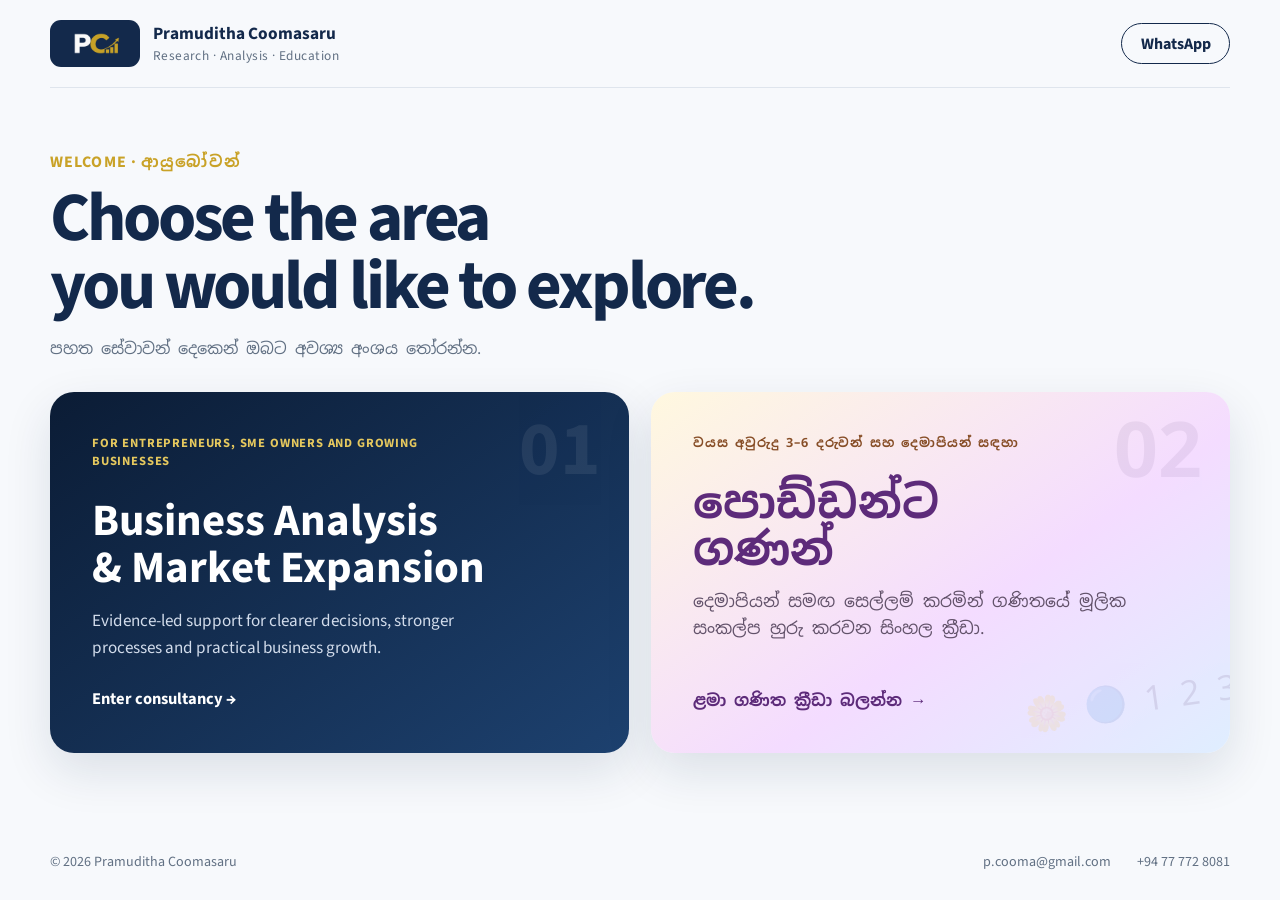
==== commit e6578e90: "Create dedicated site entrance and consultancy page" ====
--- a/index.html
+++ b/index.html
@@ -1,560 +1,63 @@
-<!DOCTYPE html>
+<!doctype html>
 <html lang="en">
 <head>
-  <meta charset="UTF-8" />
-  <meta name="viewport" content="width=device-width, initial-scale=1.0" />
-  <title>Pramuditha Coomasaru | Business Analysis and Market Expansion Consultant</title>
-  <meta name="description" content="Pramuditha Coomasaru helps Sri Lankan entrepreneurs and SME owners and growing businesses understand what is holding them back and fix the process and grow into new markets using real evidence." />
+  <meta charset="utf-8" />
+  <meta name="viewport" content="width=device-width, initial-scale=1, viewport-fit=cover" />
+  <title>Pramuditha Coomasaru | Consultancy and Learning</title>
+  <meta name="description" content="Choose between Pramuditha Coomasaru's business analysis and market expansion consultancy and Poddanta Ganan, Sinhala mathematics games for young children." />
   <meta name="author" content="Pramuditha Coomasaru" />
-  <meta property="og:title" content="Pramuditha Coomasaru | Business Analysis and Market Expansion Consultant" />
-  <meta property="og:description" content="Evidence based business analysis and market expansion consulting for Sri Lankan SME owners and entrepreneurs who want clear decisions and steady growth." />
+  <meta name="theme-color" content="#13294b" />
+  <meta property="og:title" content="Pramuditha Coomasaru | Consultancy and Learning" />
+  <meta property="og:description" content="Evidence-led business consultancy and Sinhala mathematics learning for young children." />
   <meta property="og:type" content="website" />
   <meta property="og:url" content="https://pcooma.com/" />
-  <meta property="og:site_name" content="Pramuditha Coomasaru" />
-  <meta property="og:locale" content="en_US" />
-  <meta property="og:locale:alternate" content="si_LK" />
   <meta property="og:image" content="https://pcooma.com/og-image.png?v=2" />
-  <meta property="og:image:width" content="1200" />
-  <meta property="og:image:height" content="630" />
-  <meta property="og:image:alt" content="Pramuditha Coomasaru Business Analysis and Market Expansion Consultant" />
-  <meta name="twitter:card" content="summary_large_image" />
-  <meta name="twitter:title" content="Pramuditha Coomasaru | Business Analysis and Market Expansion Consultant" />
-  <meta name="twitter:description" content="Evidence based business analysis and market expansion consulting for Sri Lankan SME owners and entrepreneurs who want clear decisions and steady growth." />
-  <meta name="twitter:image" content="https://pcooma.com/og-image.png?v=2" />
-  <meta name="geo.region" content="LK" />
-  <meta name="geo.placename" content="Sri Lanka" />
-  <meta name="robots" content="index, follow, max-image-preview:large" />
-  <meta name="keywords" content="business consultant Sri Lanka, business analysis, market expansion, SME consultant, data analytics, feasibility study, distribution strategy, business growth Sri Lanka, process automation" />
   <link rel="canonical" href="https://pcooma.com/" />
-  <script type="application/ld+json">
-  {
-    "@context": "https://schema.org",
-    "@graph": [
-      {
-        "@type": "Person",
-        "@id": "https://pcooma.com/#person",
-        "name": "Pramuditha Coomasaru",
-        "url": "https://pcooma.com/",
-        "image": "https://pcooma.com/og-image.png",
-        "jobTitle": "Business Analysis and Market Expansion Consultant",
-        "description": "Evidence based business analysis and market expansion consultant helping Sri Lankan entrepreneurs and SME owners make clear decisions and grow.",
-        "knowsLanguage": ["en", "si"],
-        "knowsAbout": [
-          "Business Analysis",
-          "Market Expansion",
-          "Distribution Strategy",
-          "Sales and Data Analytics",
-          "Feasibility Studies",
-          "Business Process Automation"
-        ],
-        "alumniOf": {
-          "@type": "CollegeOrUniversity",
-          "name": "University of Colombo"
-        },
-        "worksFor": {
-          "@type": "CollegeOrUniversity",
-          "name": "Sri Lanka Institute of Information Technology"
-        },
-        "areaServed": {
-          "@type": "Country",
-          "name": "Sri Lanka"
-        }
-      },
-      {
-        "@type": "ProfessionalService",
-        "@id": "https://pcooma.com/#service",
-        "name": "Pramuditha Coomasaru Consultancy",
-        "url": "https://pcooma.com/",
-        "image": "https://pcooma.com/og-image.png",
-        "description": "Business analysis, market expansion, sales and data analytics, and feasibility and business planning for Sri Lankan SME owners and growing businesses.",
-        "provider": { "@id": "https://pcooma.com/#person" },
-        "areaServed": {
-          "@type": "Country",
-          "name": "Sri Lanka"
-        },
-        "availableLanguage": ["English", "Sinhala"],
-        "serviceType": [
-          "Business Analysis and Process Automation",
-          "Market Expansion and Distribution",
-          "Sales and Data Analytics",
-          "Feasibility and Business Planning"
-        ],
-        "contactPoint": {
-          "@type": "ContactPoint",
-          "telephone": "+94777728081",
-          "contactType": "customer service",
-          "availableLanguage": ["English", "Sinhala"]
-        }
-      },
-      {
-        "@type": "WebSite",
-        "@id": "https://pcooma.com/#website",
-        "url": "https://pcooma.com/",
-        "name": "Pramuditha Coomasaru",
-        "inLanguage": ["en", "si"],
-        "publisher": { "@id": "https://pcooma.com/#person" }
-      }
-    ]
-  }
-  </script>
+  <link rel="icon" type="image/png" href="favicon.png?v=2" />
   <link rel="preconnect" href="https://fonts.googleapis.com" />
   <link rel="preconnect" href="https://fonts.gstatic.com" crossorigin />
-  <link href="https://fonts.googleapis.com/css2?family=Noto+Sans+Sinhala:wght@400;500;600;700&family=Source+Sans+3:wght@400;500;600;700&display=swap" rel="stylesheet" />
-  <script>document.documentElement.classList.add('js');</script>
-  <link rel="stylesheet" href="styles.css" />
-  <link rel="icon" type="image/png" href="favicon.png?v=2" />
-  <link rel="apple-touch-icon" href="favicon.png?v=2" />
+  <link href="https://fonts.googleapis.com/css2?family=Noto+Sans+Sinhala:wght@400;500;600;700;800&family=Source+Sans+3:wght@400;500;600;700&display=swap" rel="stylesheet" />
+  <link rel="stylesheet" href="landing.css" />
 </head>
 <body>
-  <!-- Header -->
-  <header class="site-header">
-    <div class="container header-inner">
-      <a href="#top" class="brand" aria-label="Pramuditha Coomasaru home">
-        <span class="brand-logo"><img src="logo-mark.png?v=2" alt="PC" width="63" height="26" /></span>
-        <span class="brand-text">
-          <span class="brand-name">Pramuditha Coomasaru</span>
-          <span class="brand-role" data-i18n="brand.role">Business Analysis and Market Expansion Consultant</span>
-        </span>
+  <main class="welcome">
+    <header class="welcome-header">
+      <a class="identity" href="/" aria-label="Pramuditha Coomasaru home">
+        <img src="logo-mark.png?v=2" alt="" width="63" height="26" />
+        <span><strong>Pramuditha Coomasaru</strong><small>Research · Analysis · Education</small></span>
+      </a>
+      <a class="direct-contact" href="https://wa.me/94777728081" target="_blank" rel="noopener">WhatsApp</a>
+    </header>
+
+    <section class="welcome-intro" aria-labelledby="welcome-title">
+      <p>Welcome · ආයුබෝවන්</p>
+      <h1 id="welcome-title">Choose the area<br />you would like to explore.</h1>
+      <span>පහත සේවාවන් දෙකෙන් ඔබට අවශ්‍ය අංශය තෝරන්න.</span>
+    </section>
+
+    <section class="pathways" aria-label="Available services">
+      <a class="pathway consultancy-path" href="/consultancy/">
+        <span class="pathway-number" aria-hidden="true">01</span>
+        <span class="pathway-audience">For entrepreneurs, SME owners and growing businesses</span>
+        <h2>Business Analysis<br />&amp; Market Expansion</h2>
+        <p>Evidence-led support for clearer decisions, stronger processes and practical business growth.</p>
+        <span class="pathway-action">Enter consultancy <b aria-hidden="true">→</b></span>
       </a>
 
-      <nav class="main-nav" id="mainNav" aria-label="Main navigation">
-        <a href="#services" data-i18n="nav.services">Services</a>
-        <a href="#approach" data-i18n="nav.approach">How I Work</a>
-        <a href="#proof" data-i18n="nav.proof">Evidence</a>
-        <a href="#about" data-i18n="nav.about">About</a>
-        <a href="/poddanta-ganan/" class="nav-product">පොඩ්ඩන්ට ගණන්</a>
-        <a href="#contact" class="nav-cta" data-i18n="nav.contact">Contact</a>
-      </nav>
-
-      <div class="header-actions">
-        <button class="lang-toggle" id="langToggle" type="button" aria-label="Switch language">සිංහල</button>
-        <button class="nav-burger" id="navBurger" type="button" aria-label="Open menu" aria-expanded="false">
-          <span></span><span></span><span></span>
-        </button>
-      </div>
-    </div>
-  </header>
-
-  <main>
-    <!-- Hero -->
-    <section class="hero" id="top">
-      <div class="container hero-grid">
-        <div class="hero-copy">
-          <p class="eyebrow" data-i18n="hero.eyebrow">For entrepreneurs and SME owners and growing businesses across Sri Lanka</p>
-          <h1 data-i18n="hero.title">Turn your business data and your daily work into clear decisions and steady growth you can measure.</h1>
-          <p class="lead" data-i18n="hero.lead">I help Sri Lankan business owners understand what is slowing their business and I fix the process and open the way into new markets using real evidence.</p>
-          <div class="hero-buttons">
-            <a class="btn btn-primary" id="heroWhatsapp" href="#contact" data-i18n="hero.cta1">For when you need me</a>
-            <a class="btn btn-ghost" href="#services" data-i18n="hero.cta2">See how I work</a>
-          </div>
-        </div>
-
-        <aside class="hero-card" aria-label="Consultant profile">
-          <div class="hero-photo">
-            <img src="assets/pramuditha.jpg" alt="Pramuditha Coomasaru" width="120" height="120" />
-          </div>
-          <p class="hero-card-name">Pramuditha Coomasaru</p>
-          <p class="hero-card-role" data-i18n="hero.card.role">Business and Market Expansion Consultant</p>
-          <ul class="hero-card-creds">
-            <li data-i18n="hero.card.cred1">University Lecturer at SLIIT for more than ten years</li>
-            <li data-i18n="hero.card.cred2">Master's in Business Studies from the University of Colombo</li>
-            <li data-i18n="hero.card.cred3">Postgraduate Diploma in Business Management</li>
-            <li data-i18n="hero.card.cred4">Technical Member of the IQSSL and a published researcher</li>
-            <li data-i18n="hero.card.cred5">Currently reading for a PhD</li>
-          </ul>
-        </aside>
-      </div>
+      <a class="pathway learning-path" href="/poddanta-ganan/" lang="si">
+        <span class="pathway-number" aria-hidden="true">02</span>
+        <span class="pathway-audience">වයස අවුරුදු 3–6 දරුවන් සහ දෙමාපියන් සඳහා</span>
+        <h2>පොඩ්ඩන්ට<br />ගණන්</h2>
+        <p>දෙමාපියන් සමඟ සෙල්ලම් කරමින් ගණිතයේ මූලික සංකල්ප හුරු කරවන සිංහල ක්‍රීඩා.</p>
+        <span class="pathway-action">ළමා ගණිත ක්‍රීඩා බලන්න <b aria-hidden="true">→</b></span>
+      </a>
     </section>
 
-    <aside class="product-bridge" aria-label="Children's mathematics programme">
-      <div class="container product-bridge-inner">
-        <div class="product-bridge-mark" aria-hidden="true">✦</div>
-        <div class="product-bridge-copy">
-          <span data-i18n="bridge.label">A separate learning programme for children aged 3–6</span>
-          <strong lang="si">පොඩ්ඩන්ට ගණන්</strong>
-          <p data-i18n="bridge.copy">Sinhala mathematics games designed for children and parents to use together.</p>
-        </div>
-        <a href="/poddanta-ganan/" data-i18n="bridge.cta">Visit the programme <span aria-hidden="true">→</span></a>
-      </div>
-    </aside>
-
-    <!-- Trust strip -->
-    <section class="trust-strip" aria-label="Credentials">
-      <div class="container trust-inner">
-        <div class="trust-item"><strong data-i18n="trust.1a">University Lecturer</strong><span data-i18n="trust.1b">Teaching at SLIIT for more than ten years</span></div>
-        <div class="trust-item"><strong data-i18n="trust.2a">Postgraduate Qualified</strong><span data-i18n="trust.2b">Master's in Business Studies from the University of Colombo</span></div>
-        <div class="trust-item"><strong data-i18n="trust.3a">More Than Ten Years in Industry</strong><span data-i18n="trust.3b">Senior roles across engineering and business</span></div>
-        <div class="trust-item"><strong data-i18n="trust.4a">Evidence Based</strong><span data-i18n="trust.4b">Every recommendation is backed by data</span></div>
-      </div>
-    </section>
-
-    <!-- Problem / audience -->
-    <section class="section section-problem">
-      <div class="container narrow">
-        <h2 class="section-title" data-i18n="problem.title">Whatever you run some of this will sound familiar</h2>
-        <ul class="problem-list">
-          <li data-i18n="problem.1">You stay busy from morning until night and still you cannot say for certain which products or outlets or customers are truly earning the money.</li>
-          <li data-i18n="problem.2">Your numbers live inside a system or a pile of books and the real picture only becomes clear long after the month has already closed.</li>
-          <li data-i18n="problem.3">The money owed to you keeps climbing and chasing it wears out the very people you need outside selling to dealers and serving your customers.</li>
-          <li data-i18n="problem.4">You can feel there is room to grow into a new town or a new product or an online push and yet you cannot tell which move comes first.</li>
-          <li data-i18n="problem.5">Too much of the business lives inside your own head and a few phone calls and you quietly wonder what would happen the day you step back.</li>
-        </ul>
-        <p class="problem-close" data-i18n="problem.close">Every growing business meets these quietly and the owners who move ahead are simply the ones who settle them before they begin to cost real money.</p>
-      </div>
-    </section>
-
-    <!-- Services -->
-    <section class="section section-alt" id="services">
-      <div class="container">
-        <p class="eyebrow center" data-i18n="services.eyebrow">What I do</p>
-        <h2 class="section-title center" data-i18n="services.title">Services</h2>
-        <p class="section-sub center" data-i18n="services.sub">There are four clear ways I help you run a stronger and more profitable business and each one ends with something practical that you can put to use.</p>
-
-        <div class="cards">
-          <article class="card">
-            <div class="card-icon" aria-hidden="true">📊</div>
-            <h3 data-i18n="svc.1.title">Business Analysis and Process Automation</h3>
-            <p data-i18n="svc.1.body">I map how your business truly runs and I find the bottlenecks that quietly cost you time and money and then I redesign the flow and automate the routine work.</p>
-            <p class="card-deliver"><span data-i18n="svc.deliver">What you receive</span> <span data-i18n="svc.1.deliver">is a clear process map together with a bottleneck report and a practical automation plan that you can follow one step at a time.</span></p>
-          </article>
-
-          <article class="card">
-            <div class="card-icon" aria-hidden="true">🗺️</div>
-            <h3 data-i18n="svc.2.title">Market Expansion and Distribution</h3>
-            <p data-i18n="svc.2.body">I help you plan your entry into new areas and build or strengthen your dealer network and decide where your effort will earn the best return through a costed plan.</p>
-            <p class="card-deliver"><span data-i18n="svc.deliver">What you receive</span> <span data-i18n="svc.2.deliver">is a market entry plan and a route and territory plan that sets out clear priorities and targets you can act on.</span></p>
-          </article>
-
-          <article class="card">
-            <div class="card-icon" aria-hidden="true">📈</div>
-            <h3 data-i18n="svc.3.title">Sales and Data Analytics</h3>
-            <p data-i18n="svc.3.body">I turn your billing and sales data into clear dashboards and plain answers about who your best customers are and what truly sells and where your margin is leaking.</p>
-            <p class="card-deliver"><span data-i18n="svc.deliver">What you receive</span> <span data-i18n="svc.3.deliver">is a sales and inventory dashboard together with an insight report written in plain language that anyone on your team can understand.</span></p>
-          </article>
-
-          <article class="card">
-            <div class="card-icon" aria-hidden="true">🧮</div>
-            <h3 data-i18n="svc.4.title">Feasibility and Business Planning</h3>
-            <p data-i18n="svc.4.body">I help you know whether a project or an investment is truly worth it before you commit and I prepare a solid case that you can take to a bank or a partner.</p>
-            <p class="card-deliver"><span data-i18n="svc.deliver">What you receive</span> <span data-i18n="svc.4.deliver">is a full feasibility study and a business plan that a bank or an investor can take seriously.</span></p>
-          </article>
-        </div>
-      </div>
-    </section>
-
-    <!-- In practice: forecasting (dark band) -->
-    <section class="section band band-dark">
-      <div class="container band-inner">
-        <p class="band-eyebrow" data-i18n="band1.tag">In practice</p>
-        <h2 class="band-title" data-i18n="band1.title">Plan with open eyes</h2>
-        <p class="band-text" data-i18n="band1.text">I model thousands of possible futures for your demand so that you can enter a new market or place a large order with open eyes rather than a hunch.</p>
-        <figure class="band-figure">
-          <img src="assets/charts/sales-simulation.webp" alt="A demand simulation running two thousand possible futures" loading="lazy" />
-        </figure>
-        <p class="band-note" data-i18n="band.note">These are real outputs from live work and every client detail is kept strictly confidential.</p>
-      </div>
-    </section>
-
-    <!-- Approach -->
-    <section class="section" id="approach">
-      <div class="container">
-        <p class="eyebrow center" data-i18n="approach.eyebrow">Simple and practical</p>
-        <h2 class="section-title center" data-i18n="approach.title">How I work with you</h2>
-        <div class="steps">
-          <div class="step">
-            <span class="step-num">1</span>
-            <h3 data-i18n="step.1.title">Understand</h3>
-            <p data-i18n="step.1.body">We begin with a free first conversation so that I can understand your business and your goals and the things that frustrate you with no cost and no obligation.</p>
-          </div>
-          <div class="step">
-            <span class="step-num">2</span>
-            <h3 data-i18n="step.2.title">Diagnose</h3>
-            <p data-i18n="step.2.body">I study your data and your process and I find the real problems rather than the symptoms so that you see clear evidence rather than opinions.</p>
-          </div>
-          <div class="step">
-            <span class="step-num">3</span>
-            <h3 data-i18n="step.3.title">Recommend</h3>
-            <p data-i18n="step.3.body">I give you a clear and practical plan in plain language that sets out what to change and in what order and what it is worth to you.</p>
-          </div>
-          <div class="step">
-            <span class="step-num">4</span>
-            <h3 data-i18n="step.4.title">Implement and Measure</h3>
-            <p data-i18n="step.4.body">I support you through the changes and we track the results together so that you can see clearly that the work has truly paid off.</p>
-          </div>
-        </div>
-      </div>
-    </section>
-
-    <!-- In practice: revenue pace (light band) -->
-    <section class="section band band-light">
-      <div class="container band-inner">
-        <p class="band-eyebrow" data-i18n="band2.tag">In practice</p>
-        <h2 class="band-title" data-i18n="band2.title">See the pace early</h2>
-        <p class="band-text" data-i18n="band2.text">I follow your revenue against a live forecast band so that the real pace of the business and any surprise appear early while you still have time to act.</p>
-        <figure class="band-figure">
-          <img src="assets/charts/revenue-forecast.webp" alt="Revenue followed against a live forecast band" loading="lazy" />
-        </figure>
-      </div>
-    </section>
-
-    <!-- Strengths -->
-    <section class="section section-alt" id="strengths">
-      <div class="container">
-        <p class="eyebrow center" data-i18n="strengths.eyebrow">What sets me apart</p>
-        <h2 class="section-title center" data-i18n="strengths.title">My core strengths</h2>
-        <div class="strengths-grid">
-          <div class="strength">
-            <div class="strength-icon" aria-hidden="true">🔬</div>
-            <h3 data-i18n="str.1.t">Strong research background</h3>
-            <p data-i18n="str.1.b">I bring the discipline of a university researcher and I dig for the real evidence and I test it carefully and I never settle for easy assumptions.</p>
-          </div>
-          <div class="strength">
-            <div class="strength-icon" aria-hidden="true">📊</div>
-            <h3 data-i18n="str.2.t">Deep data analysis</h3>
-            <p data-i18n="str.2.b">I turn raw sales and stock and financial data into clear patterns and practical decisions that most business owners simply cannot see on their own.</p>
-          </div>
-          <div class="strength">
-            <div class="strength-icon" aria-hidden="true">🛠️</div>
-            <h3 data-i18n="str.3.t">Proven hands on experience</h3>
-            <p data-i18n="str.3.b">I bring years across both industry and academia along with real analytics and automation systems that I have built for businesses that trade every day.</p>
-          </div>
-          <div class="strength">
-            <div class="strength-icon" aria-hidden="true">🚀</div>
-            <h3 data-i18n="str.4.t">Business expansion expertise</h3>
-            <p data-i18n="str.4.b">I bring practical strategy for entering new markets and growing your distribution and scaling the parts of your business that already work well today.</p>
-          </div>
-        </div>
-      </div>
-    </section>
-
-    <!-- Proof / Evidence -->
-    <section class="section section-dark" id="proof">
-      <div class="container">
-        <p class="eyebrow center light" data-i18n="proof.eyebrow">Why you can trust this work</p>
-        <h2 class="section-title center light" data-i18n="proof.title">Evidence not promises</h2>
-
-        <div class="proof-grid">
-          <div class="proof-case">
-            <h3 data-i18n="proof.case.title">A recent project with an island wide distribution business</h3>
-            <p data-i18n="proof.case.body">I recently worked with a distribution company that operates across the districts of Sri Lanka through a large field sales and cash collection network of hundreds of retail shops. I rebuilt the way their sales and credit data was gathered and verified and I designed an automation plan for route planning and order flow and credit control and cash collection. I also built management dashboards that gave them visibility on the same day instead of waiting many days after the month had closed.</p>
-            <ul class="proof-points">
-              <li data-i18n="proof.point.1">A verified and traceable sales and credit data pipeline</li>
-              <li data-i18n="proof.point.2">An automation plan that runs from the order to the settlement</li>
-              <li data-i18n="proof.point.3">Management dashboards built for decisions in real time</li>
-            </ul>
-            <p class="proof-confidential" data-i18n="proof.confidential">Every client detail is kept strictly confidential and your own business information would always be treated in exactly the same careful way.</p>
-          </div>
-
-          <div class="proof-credibility">
-            <h3 data-i18n="proof.cred.title">Academic and professional grounding</h3>
-            <ul class="cred-list">
-              <li data-i18n="proof.cred.1"><strong>University Lecturer</strong> at SLIIT with more than ten years of teaching experience</li>
-              <li data-i18n="proof.cred.2"><strong>Master's in Business Studies</strong> from the University of Colombo</li>
-              <li data-i18n="proof.cred.3"><strong>Postgraduate Diploma in Business Management</strong> from the University of Colombo</li>
-              <li data-i18n="proof.cred.4"><strong>Postgraduate researcher</strong> active in peer reviewed research and academic symposia</li>
-              <li data-i18n="proof.cred.5"><strong>Senior industry experience</strong> across operations and cost and project management</li>
-              <li data-i18n="proof.cred.6"><strong>Data driven practitioner</strong> who builds real analytics and automation for working businesses</li>
-            </ul>
-          </div>
-        </div>
-
-        <div class="proof-pubs">
-          <h3 data-i18n="proof.pubs.title">Selected research and publications</h3>
-          <ul class="pubs-list">
-            <li data-i18n="pub.1"><em>Applicability of Green Certification Systems for Domestic Construction Projects in Sri Lanka</em> published in the FARU Proceedings in 2022</li>
-            <li data-i18n="pub.2"><em>Adoption of 3D Printing Technology in Sri Lanka's Construction Industry</em> published in the FARU Proceedings in 2022</li>
-            <li data-i18n="pub.3"><em>Minimizing Concrete Wastage Using Lean Construction Techniques</em> presented at the World Construction Symposium in 2018</li>
-            <li data-i18n="pub.4">Further research papers presented at IQSSL technical sessions and at the International Research Symposium on TVET and at the SICET and SLASS and ICSBE symposia between 2018 and 2025.</li>
-          </ul>
-          <p class="pubs-mem" data-i18n="proof.mem"><strong>Professional memberships</strong> as a Technical Member of the Institute of Quantity Surveyors Sri Lanka and as a Member of the Sri Lanka Association for the Advancement of Science.</p>
-        </div>
-      </div>
-    </section>
-
-    <!-- In practice: credit control (light band) -->
-    <section class="section band band-light">
-      <div class="container band-inner">
-        <p class="band-eyebrow" data-i18n="band3.tag">In practice</p>
-        <h2 class="band-title" data-i18n="band3.title">Keep credit in hand</h2>
-        <p class="band-text" data-i18n="band3.text">I set the credit you extend against the repayments you collect each month so that the money owed to you never quietly grows beyond your reach.</p>
-        <figure class="band-figure">
-          <img src="assets/charts/credit-repayment.png" alt="Credit extended set against repayments each month" loading="lazy" />
-        </figure>
-      </div>
-    </section>
-
-    <!-- Why me -->
-    <section class="section section-alt">
-      <div class="container">
-        <h2 class="section-title center" data-i18n="why.title">Why work with me</h2>
-        <div class="why-grid">
-          <div class="why-item"><h3 data-i18n="why.1.t">I know the local market</h3><p data-i18n="why.1.b">I understand Sri Lankan business as it really is in both Sinhala and English and I know how dealer networks and credit and field sales truly work here.</p></div>
-          <div class="why-item"><h3 data-i18n="why.2.t">I will not overpromise</h3><p data-i18n="why.2.b">When the data does not support a claim I will tell you plainly so that you always receive honest answers that you can act on with real confidence.</p></div>
-          <div class="why-item"><h3 data-i18n="why.3.t">Practical not academic</h3><p data-i18n="why.3.b">I give you clear plans in plain language that your own team can truly put to work rather than a heavy report that only sits on a shelf.</p></div>
-          <div class="why-item"><h3 data-i18n="why.4.t">Right sized for SMEs</h3><p data-i18n="why.4.b">I offer focused engagements that suit a small or growing business so that you gain real value without ever paying a large firm price.</p></div>
-        </div>
-      </div>
-    </section>
-
-    <!-- In practice: reorder planning (dark band) -->
-    <section class="section band band-dark">
-      <div class="container band-inner">
-        <p class="band-eyebrow" data-i18n="band4.tag">In practice</p>
-        <h2 class="band-title" data-i18n="band4.title">Order the right amount</h2>
-        <p class="band-text" data-i18n="band4.text">I build a demand forecast range for every product so that you order the right quantity and tie up far less cash in stock that moves slowly.</p>
-        <figure class="band-figure">
-          <img src="assets/charts/sku-forecast.webp" alt="Demand forecast ranges for each product" loading="lazy" />
-        </figure>
-      </div>
-    </section>
-
-    <!-- About -->
-    <section class="section" id="about">
-      <div class="container about-grid">
-        <div class="about-photo"><img src="assets/pramuditha.jpg" alt="Pramuditha Coomasaru" /></div>
-        <div class="about-copy">
-          <p class="eyebrow" data-i18n="about.eyebrow">About</p>
-          <h2 class="section-title" data-i18n="about.title">Pramuditha Coomasaru</h2>
-          <p data-i18n="about.p1">I have taught at SLIIT as a university lecturer for more than ten years and I have held senior roles in industry across operations and cost and project management over the same career.</p>
-          <p data-i18n="about.p2">I also hold a Master's in Business Studies and a Postgraduate Diploma in Business Management from the University of Colombo and I have built real analytics and automation systems for working businesses.</p>
-          <p data-i18n="about.p3">My way of working is simple because I understand the business deeply and I let the evidence lead and I hand you something practical that earns money or saves you time.</p>
-          <a class="btn btn-primary" href="#contact" data-i18n="about.cta">Start a conversation</a>
-        </div>
-      </div>
-    </section>
-
-    <!-- Contact -->
-    <section class="section section-contact" id="contact">
-      <div class="container narrow">
-        <p class="eyebrow center" data-i18n="contact.eyebrow">When the time comes</p>
-        <h2 class="section-title center" data-i18n="contact.title">You will know where to find me</h2>
-        <p class="section-sub center" data-i18n="contact.sub">There is nothing for you to decide today and whenever a real question begins to weigh on you a quiet and confidential conversation is where the clarity begins.</p>
-
-        <a class="btn btn-whatsapp btn-big" id="whatsappDirect" href="#" target="_blank" rel="noopener">
-          <span class="wa-icon" aria-hidden="true">✆</span>
-          <span data-i18n="contact.wa">WhatsApp +94 77 772 8081</span>
-        </a>
-
-        <div class="contact-or" data-i18n="contact.or">Or whenever you feel ready you may leave a short note below and it will simply open WhatsApp with your message already prepared</div>
-
-        <form class="contact-form" id="waForm" novalidate>
-          <div class="field">
-            <label for="cName" data-i18n="form.name">Your name</label>
-            <input type="text" id="cName" name="name" autocomplete="name" />
-          </div>
-          <div class="field">
-            <label for="cBiz" data-i18n="form.biz">Your business or type of business</label>
-            <input type="text" id="cBiz" name="business" />
-          </div>
-          <div class="field two">
-            <div>
-              <label for="cArea" data-i18n="form.area">Where you are based</label>
-              <input type="text" id="cArea" name="area" />
-            </div>
-            <div>
-              <label for="cRev" data-i18n="form.rev">Monthly revenue (optional)</label>
-              <select id="cRev" name="revenue">
-                <option value="" data-i18n="rev.opt0">Prefer not to say</option>
-                <option value="1" data-i18n="rev.opt1">Below Rs 250,000</option>
-                <option value="2" data-i18n="rev.opt2">Rs 250,000 to 1 million</option>
-                <option value="3" data-i18n="rev.opt3">Rs 1 million to 5 million</option>
-                <option value="4" data-i18n="rev.opt4">Above Rs 5 million</option>
-              </select>
-            </div>
-          </div>
-          <div class="field">
-            <label for="cGoal" data-i18n="goal.label">What you would like to improve</label>
-            <select id="cGoal" name="goal">
-              <option value="" data-i18n="goal.opt0">Choose one if you like</option>
-              <option value="sales" data-i18n="goal.opt1">Sales and revenue</option>
-              <option value="process" data-i18n="goal.opt2">Processes and automation</option>
-              <option value="market" data-i18n="goal.opt3">New markets and distribution</option>
-              <option value="data" data-i18n="goal.opt4">Data and reports</option>
-              <option value="other" data-i18n="goal.opt5">Something else</option>
-            </select>
-          </div>
-          <div class="field">
-            <label for="cMsg" data-i18n="form.msg">What is on your mind</label>
-            <textarea id="cMsg" name="message" rows="4"></textarea>
-          </div>
-          <button type="submit" class="btn btn-primary btn-big" data-i18n="form.submit">Send it whenever you are ready</button>
-        </form>
-
-        <p class="contact-email">
-          <span data-i18n="contact.email">Email</span>
-          <a href="mailto:p.cooma@gmail.com?subject=Business%20enquiry">p.cooma@gmail.com</a>
-        </p>
-      </div>
-    </section>
+    <footer class="welcome-footer">
+      <span>© 2026 Pramuditha Coomasaru</span>
+      <a href="mailto:p.cooma@gmail.com">p.cooma@gmail.com</a>
+      <span>+94 77 772 8081</span>
+    </footer>
   </main>
-
-  <!-- Floating WhatsApp -->
-  <div class="wa-float" id="waFloat">
-    <div class="wa-panel" id="waPanel" aria-hidden="true" role="dialog" aria-modal="false" aria-label="WhatsApp message">
-      <div class="wa-panel-head">
-        <span class="wa-panel-mark">PC</span>
-        <div>
-          <p class="wa-panel-name">Pramuditha Coomasaru</p>
-          <p class="wa-panel-status" data-i18n="float.status">Replies on WhatsApp</p>
-        </div>
-        <button type="button" class="wa-panel-close" id="waPanelClose" aria-label="Close">&times;</button>
-      </div>
-      <div class="wa-panel-body">
-        <p class="wa-panel-sub" data-i18n="float.sub">Share a few details and WhatsApp will open with your note already prepared</p>
-        <form class="wa-panel-form" id="waFloatForm" novalidate>
-          <input type="text" id="fName" data-i18n-ph="form.name" placeholder="Your name" autocomplete="name" />
-          <input type="text" id="fBiz" data-i18n-ph="form.biz" placeholder="Your business or type of business" />
-          <select id="fRev" aria-label="Monthly revenue">
-            <option value="" data-i18n="rev.label">Monthly revenue if you wish</option>
-            <option value="1" data-i18n="rev.opt1">Below Rs 250,000</option>
-            <option value="2" data-i18n="rev.opt2">Rs 250,000 to 1 million</option>
-            <option value="3" data-i18n="rev.opt3">Rs 1 million to 5 million</option>
-            <option value="4" data-i18n="rev.opt4">Above Rs 5 million</option>
-          </select>
-          <select id="fGoal" aria-label="What you would like to improve">
-            <option value="" data-i18n="goal.label">What you would like to improve</option>
-            <option value="sales" data-i18n="goal.opt1">Sales and revenue</option>
-            <option value="process" data-i18n="goal.opt2">Processes and automation</option>
-            <option value="market" data-i18n="goal.opt3">New markets and distribution</option>
-            <option value="data" data-i18n="goal.opt4">Data and reports</option>
-            <option value="other" data-i18n="goal.opt5">Something else</option>
-          </select>
-          <textarea id="fMsg" rows="3" data-i18n-ph="form.msg" placeholder="What is on your mind"></textarea>
-          <button type="submit" class="btn btn-whatsapp" data-i18n="float.send">Open WhatsApp</button>
-          <p class="wa-panel-hint" data-i18n="float.hint">Share only what you are comfortable with and every detail you send stays private</p>
-        </form>
-      </div>
-    </div>
-    <button type="button" class="wa-fab" id="waFab" aria-label="Message on WhatsApp" aria-expanded="false">
-      <svg viewBox="0 0 32 32" width="30" height="30" aria-hidden="true"><path fill="currentColor" d="M16 3C9.2 3 3.7 8.5 3.7 15.3c0 2.3.6 4.5 1.8 6.4L3.5 29l7.5-2c1.8 1 3.9 1.5 6 1.5 6.8 0 12.3-5.5 12.3-12.3S22.8 3 16 3zm0 22.3c-1.9 0-3.7-.5-5.3-1.5l-.4-.2-4.4 1.2 1.2-4.3-.3-.4a9.8 9.8 0 0 1-1.5-5.3c0-5.5 4.5-9.9 10-9.9s9.9 4.4 9.9 9.9-4.4 9.9-9.9 9.9zm5.5-7.4c-.3-.2-1.8-.9-2-1-.3-.1-.5-.2-.7.2s-.8 1-.9 1.2c-.2.2-.3.2-.6.1-.3-.2-1.3-.5-2.4-1.5-.9-.8-1.5-1.8-1.7-2.1-.2-.3 0-.5.1-.6l.5-.5c.1-.2.2-.3.3-.5s0-.4 0-.5c-.1-.2-.7-1.7-1-2.3-.2-.6-.5-.5-.7-.5h-.6c-.2 0-.5.1-.8.4s-1 1-1 2.5 1.1 2.9 1.2 3.1c.2.2 2.1 3.3 5.1 4.6.7.3 1.3.5 1.7.6.7.2 1.4.2 1.9.1.6-.1 1.8-.7 2-1.4.3-.7.3-1.3.2-1.4-.1-.2-.3-.3-.6-.4z"/></svg>
-    </button>
-  </div>
-
-  <!-- Lightbox -->
-  <div class="lightbox" id="lightbox" aria-hidden="true" role="dialog" aria-modal="true">
-    <button class="lightbox-close" id="lightboxClose" type="button" aria-label="Close">&times;</button>
-    <img id="lightboxImg" src="" alt="" />
-  </div>
-
-  <!-- Footer -->
-  <footer class="site-footer">
-    <div class="container footer-inner">
-      <div class="footer-brand">
-        <img class="footer-logo" src="logo-full.png?v=2" alt="Pramuditha Coomasaru Business Consulting" width="130" height="124" />
-        <p class="footer-role" data-i18n="footer.role">Business Analysis and Market Expansion Consultant in Sri Lanka</p>
-      </div>
-      <div class="footer-contact">
-        <a id="footerWhatsapp" href="#" target="_blank" rel="noopener" data-i18n="footer.wa">WhatsApp +94 77 772 8081</a>
-        <a href="mailto:p.cooma@gmail.com">p.cooma@gmail.com</a>
-        <a href="/poddanta-ganan/">පොඩ්ඩන්ට ගණන්</a>
-        <a href="/insights/" data-i18n="footer.insights">Insights</a>
-      </div>
-    </div>
-    <div class="container footer-bottom">
-      <p data-i18n="footer.copy">© <span id="year"></span> Pramuditha Coomasaru. All rights reserved.</p>
-    </div>
-  </footer>
-
-  <script src="script.js?v=13"></script>
 </body>
 </html>
--- a/landing.css
+++ b/landing.css
@@ -0,0 +1,79 @@
+:root {
+  --navy: #13294b;
+  --navy-deep: #0b1c35;
+  --gold: #c9a227;
+  --ink: #192332;
+  --muted: #617083;
+  --purple: #5d2b7a;
+  --cream: #fff8df;
+  --line: #dfe5ed;
+  --max: 1180px;
+}
+
+* { box-sizing: border-box; }
+html { min-height: 100%; }
+body {
+  margin: 0; min-height: 100vh; color: var(--ink); background: #f7f9fc;
+  font-family: "Source Sans 3", "Noto Sans Sinhala", system-ui, sans-serif;
+  -webkit-font-smoothing: antialiased;
+}
+a { color: inherit; text-decoration: none; }
+
+.welcome { width: min(100% - 40px, var(--max)); min-height: 100vh; margin: 0 auto; display: flex; flex-direction: column; }
+.welcome-header { min-height: 88px; display: flex; align-items: center; justify-content: space-between; border-bottom: 1px solid var(--line); }
+.identity { display: flex; align-items: center; gap: 13px; }
+.identity img { display: block; width: auto; height: 27px; padding: 10px 12px; box-sizing: content-box; background: var(--navy); border-radius: 11px; }
+.identity span { display: flex; flex-direction: column; line-height: 1.15; }
+.identity strong { color: var(--navy); font-size: 1.08rem; }
+.identity small { color: var(--muted); margin-top: 4px; letter-spacing: .035em; }
+.direct-contact { border: 1px solid var(--navy); border-radius: 999px; padding: .55em 1.15em; color: var(--navy); font-weight: 700; }
+
+.welcome-intro { padding: clamp(42px, 7vh, 78px) 0 32px; }
+.welcome-intro p { color: var(--gold); font-weight: 700; letter-spacing: .07em; text-transform: uppercase; margin: 0 0 12px; }
+.welcome-intro h1 { color: var(--navy); font-size: clamp(2.35rem, 5.4vw, 4.8rem); line-height: .98; letter-spacing: -.045em; margin: 0 0 18px; max-width: 760px; }
+.welcome-intro span { color: var(--muted); font-family: "Noto Sans Sinhala", sans-serif; font-size: 1rem; }
+
+.pathways { display: grid; grid-template-columns: 1fr 1fr; gap: 22px; }
+.pathway {
+  min-height: 355px; border-radius: 24px; padding: clamp(26px, 3.5vw, 42px); display: flex; flex-direction: column;
+  position: relative; overflow: hidden; box-shadow: 0 18px 48px rgba(19,41,75,.12);
+  transition: transform .2s ease, box-shadow .2s ease;
+}
+.pathway:hover { transform: translateY(-5px); box-shadow: 0 24px 58px rgba(19,41,75,.19); }
+.pathway-number { position: absolute; right: 28px; top: 20px; font-size: 4.8rem; font-weight: 700; line-height: 1; opacity: .07; }
+.pathway-audience { font-size: .79rem; font-weight: 700; letter-spacing: .065em; text-transform: uppercase; max-width: 75%; }
+.pathway h2 { font-size: clamp(2rem, 3.5vw, 3rem); line-height: 1.04; margin: 28px 0 15px; }
+.pathway p { font-size: 1.07rem; line-height: 1.6; max-width: 47ch; margin: 0; }
+.pathway-action { margin-top: auto; padding-top: 26px; font-weight: 700; font-size: 1.03rem; }
+.pathway-action b { display: inline-block; transition: transform .2s ease; }
+.pathway:hover .pathway-action b { transform: translateX(5px); }
+
+.consultancy-path { color: #fff; background: linear-gradient(145deg, var(--navy-deep), #1d416f); }
+.consultancy-path .pathway-audience { color: #e5c85e; }
+.consultancy-path p { color: #d2dceb; }
+.learning-path { color: #432153; background: linear-gradient(145deg, var(--cream), #f4dcff 58%, #dfeeff); font-family: "Noto Sans Sinhala", sans-serif; }
+.learning-path::after { content: "🌼   🔵   1  2  3"; position: absolute; right: -8px; bottom: 30px; font-size: 2.15rem; opacity: .11; transform: rotate(-8deg); }
+.learning-path .pathway-audience { color: #874e27; }
+.learning-path h2, .learning-path .pathway-action { color: var(--purple); }
+.learning-path p { color: #62526a; }
+
+.welcome-footer { margin-top: auto; min-height: 76px; display: flex; align-items: center; gap: 26px; color: var(--muted); font-size: .88rem; }
+.welcome-footer a { margin-left: auto; }
+
+@media (max-width: 760px) {
+  .welcome { width: min(100% - 28px, var(--max)); }
+  .welcome-header { min-height: 76px; }
+  .identity small { display: none; }
+  .direct-contact { font-size: .9rem; }
+  .welcome-intro { padding: 38px 2px 26px; }
+  .welcome-intro h1 { font-size: clamp(2.35rem, 12vw, 3.5rem); line-height: 1.02; }
+  .pathways { grid-template-columns: 1fr; gap: 15px; }
+  .pathway { min-height: 315px; border-radius: 19px; }
+  .pathway h2 { font-size: 2.15rem; margin-top: 23px; }
+  .welcome-footer { flex-wrap: wrap; gap: 8px 18px; padding: 24px 2px; }
+  .welcome-footer a { margin-left: 0; }
+}
+
+@media (prefers-reduced-motion: reduce) {
+  .pathway, .pathway-action b { transition: none; }
+}
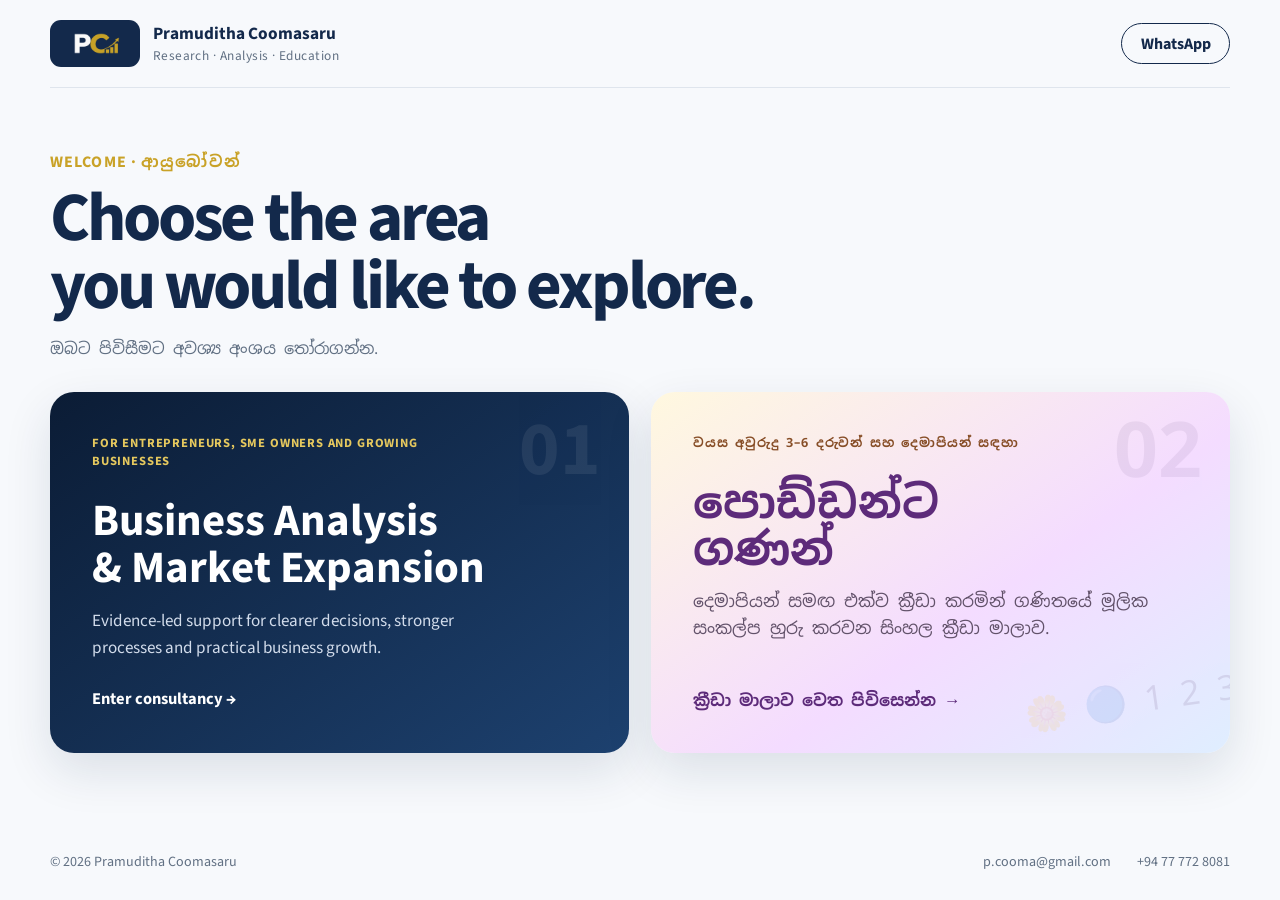
==== commit b70ee200: "improvements" ====
--- a/index.html
+++ b/index.html
@@ -32,7 +32,7 @@
     <section class="welcome-intro" aria-labelledby="welcome-title">
       <p>Welcome · ආයුබෝවන්</p>
       <h1 id="welcome-title">Choose the area<br />you would like to explore.</h1>
-      <span>පහත සේවාවන් දෙකෙන් ඔබට අවශ්‍ය අංශය තෝරන්න.</span>
+      <span>ඔබට පිවිසීමට අවශ්‍ය අංශය තෝරාගන්න.</span>
     </section>
 
     <section class="pathways" aria-label="Available services">
@@ -48,8 +48,8 @@
         <span class="pathway-number" aria-hidden="true">02</span>
         <span class="pathway-audience">වයස අවුරුදු 3–6 දරුවන් සහ දෙමාපියන් සඳහා</span>
         <h2>පොඩ්ඩන්ට<br />ගණන්</h2>
-        <p>දෙමාපියන් සමඟ සෙල්ලම් කරමින් ගණිතයේ මූලික සංකල්ප හුරු කරවන සිංහල ක්‍රීඩා.</p>
-        <span class="pathway-action">ළමා ගණිත ක්‍රීඩා බලන්න <b aria-hidden="true">→</b></span>
+        <p>දෙමාපියන් සමඟ එක්ව ක්‍රීඩා කරමින් ගණිතයේ මූලික සංකල්ප හුරු කරවන සිංහල ක්‍රීඩා මාලාව.</p>
+        <span class="pathway-action">ක්‍රීඩා මාලාව වෙත පිවිසෙන්න <b aria-hidden="true">→</b></span>
       </a>
     </section>
 
